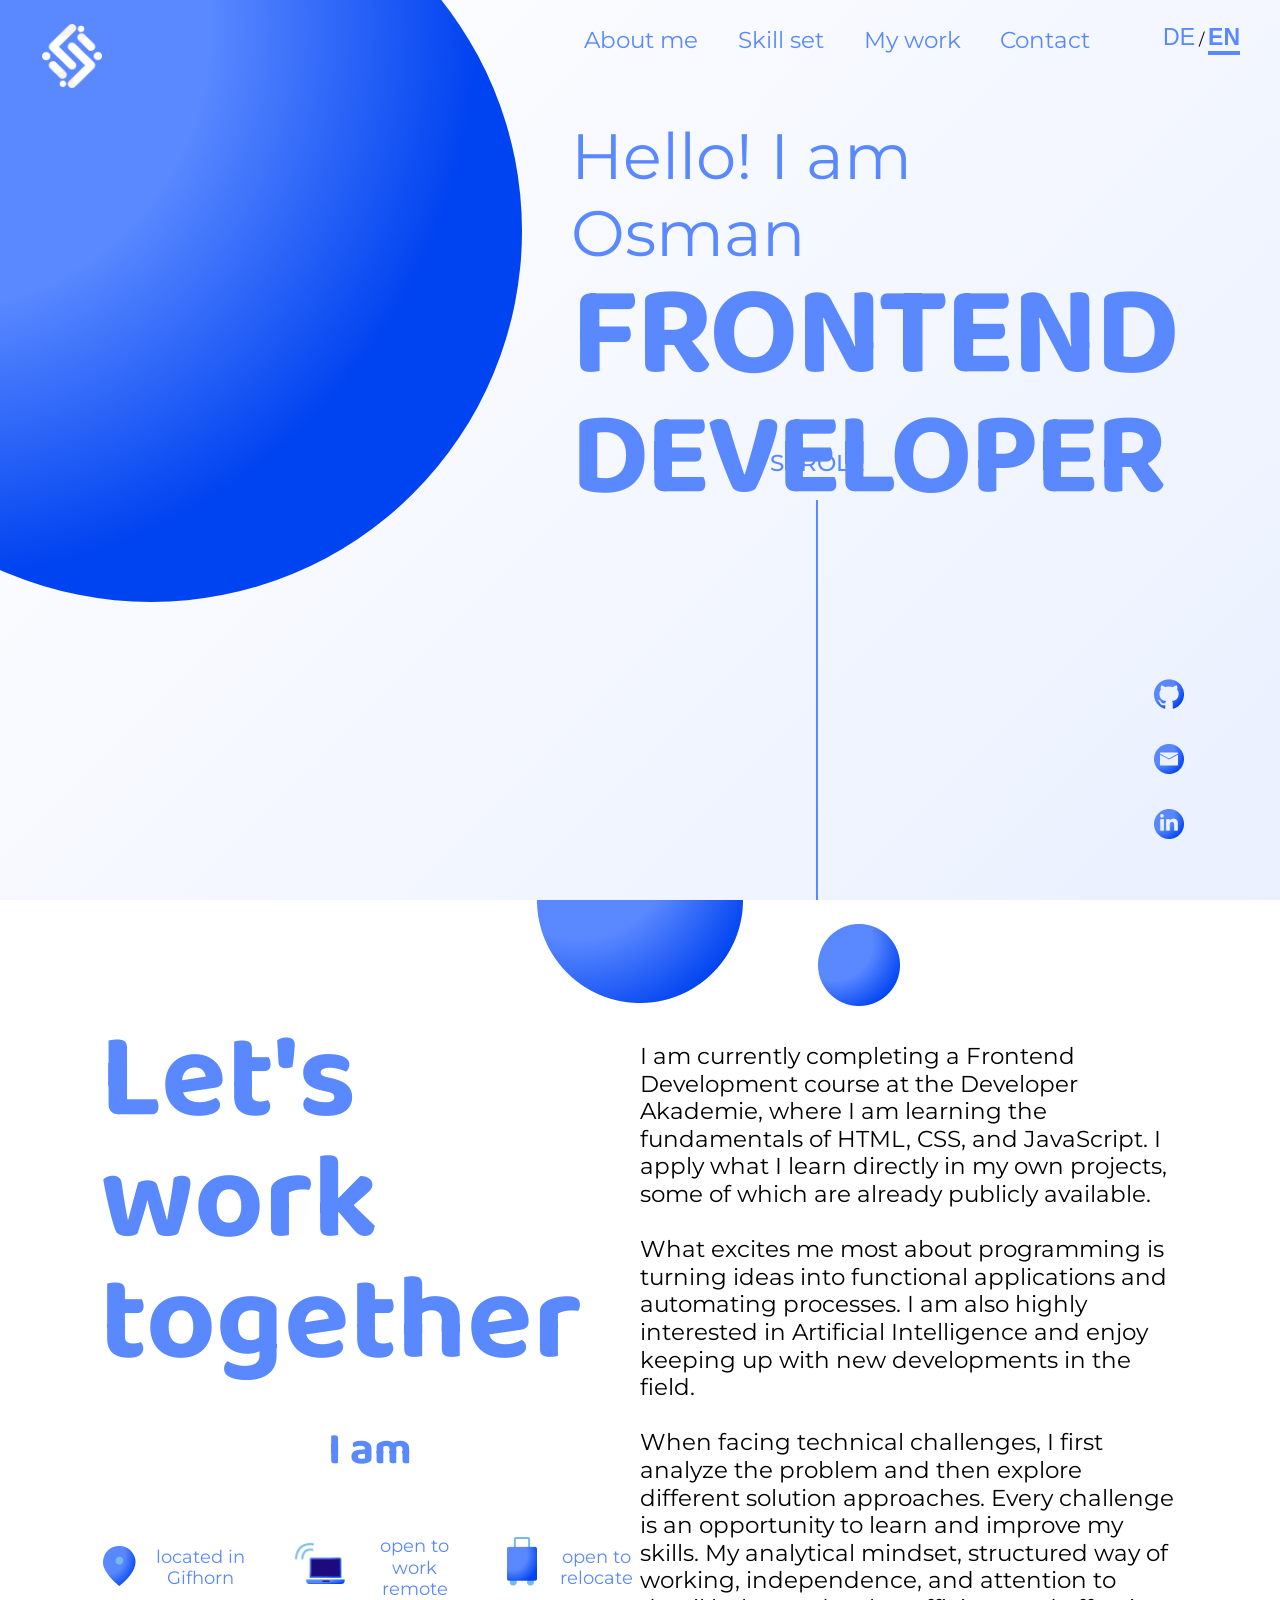
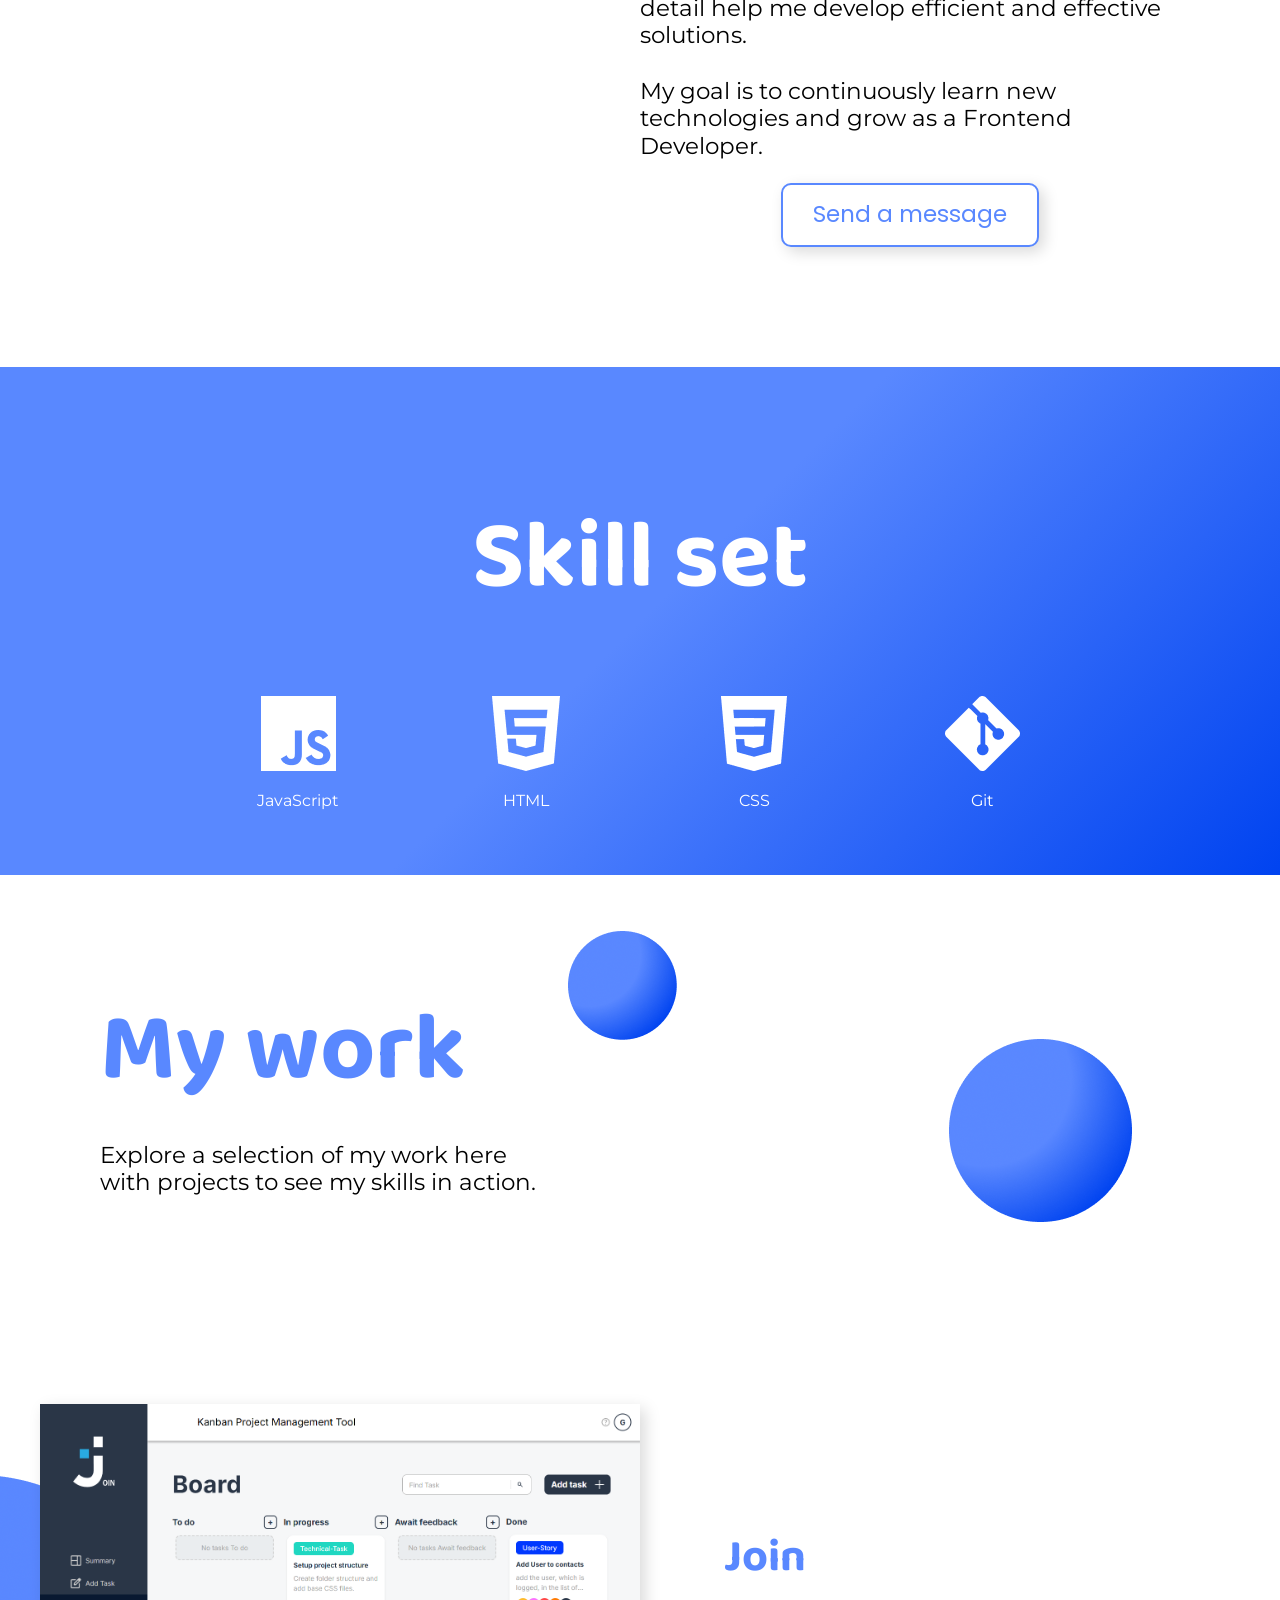
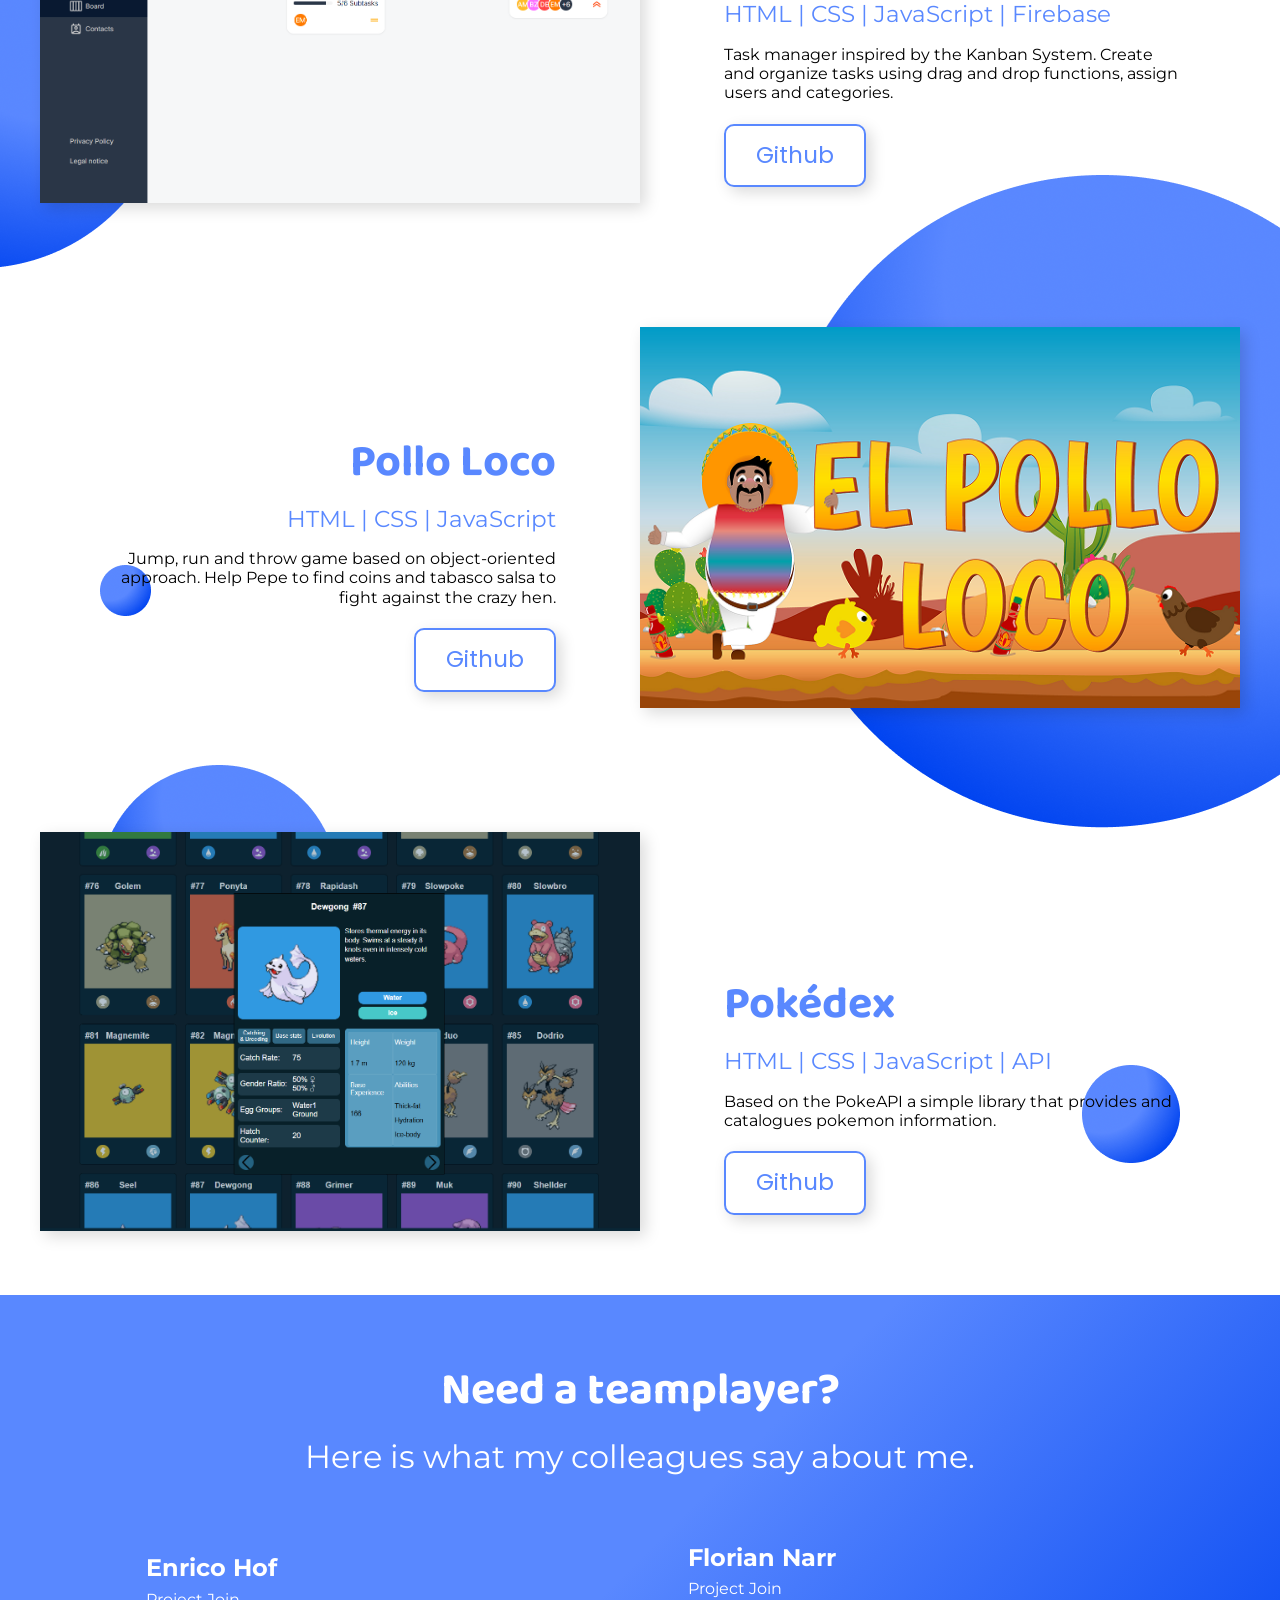
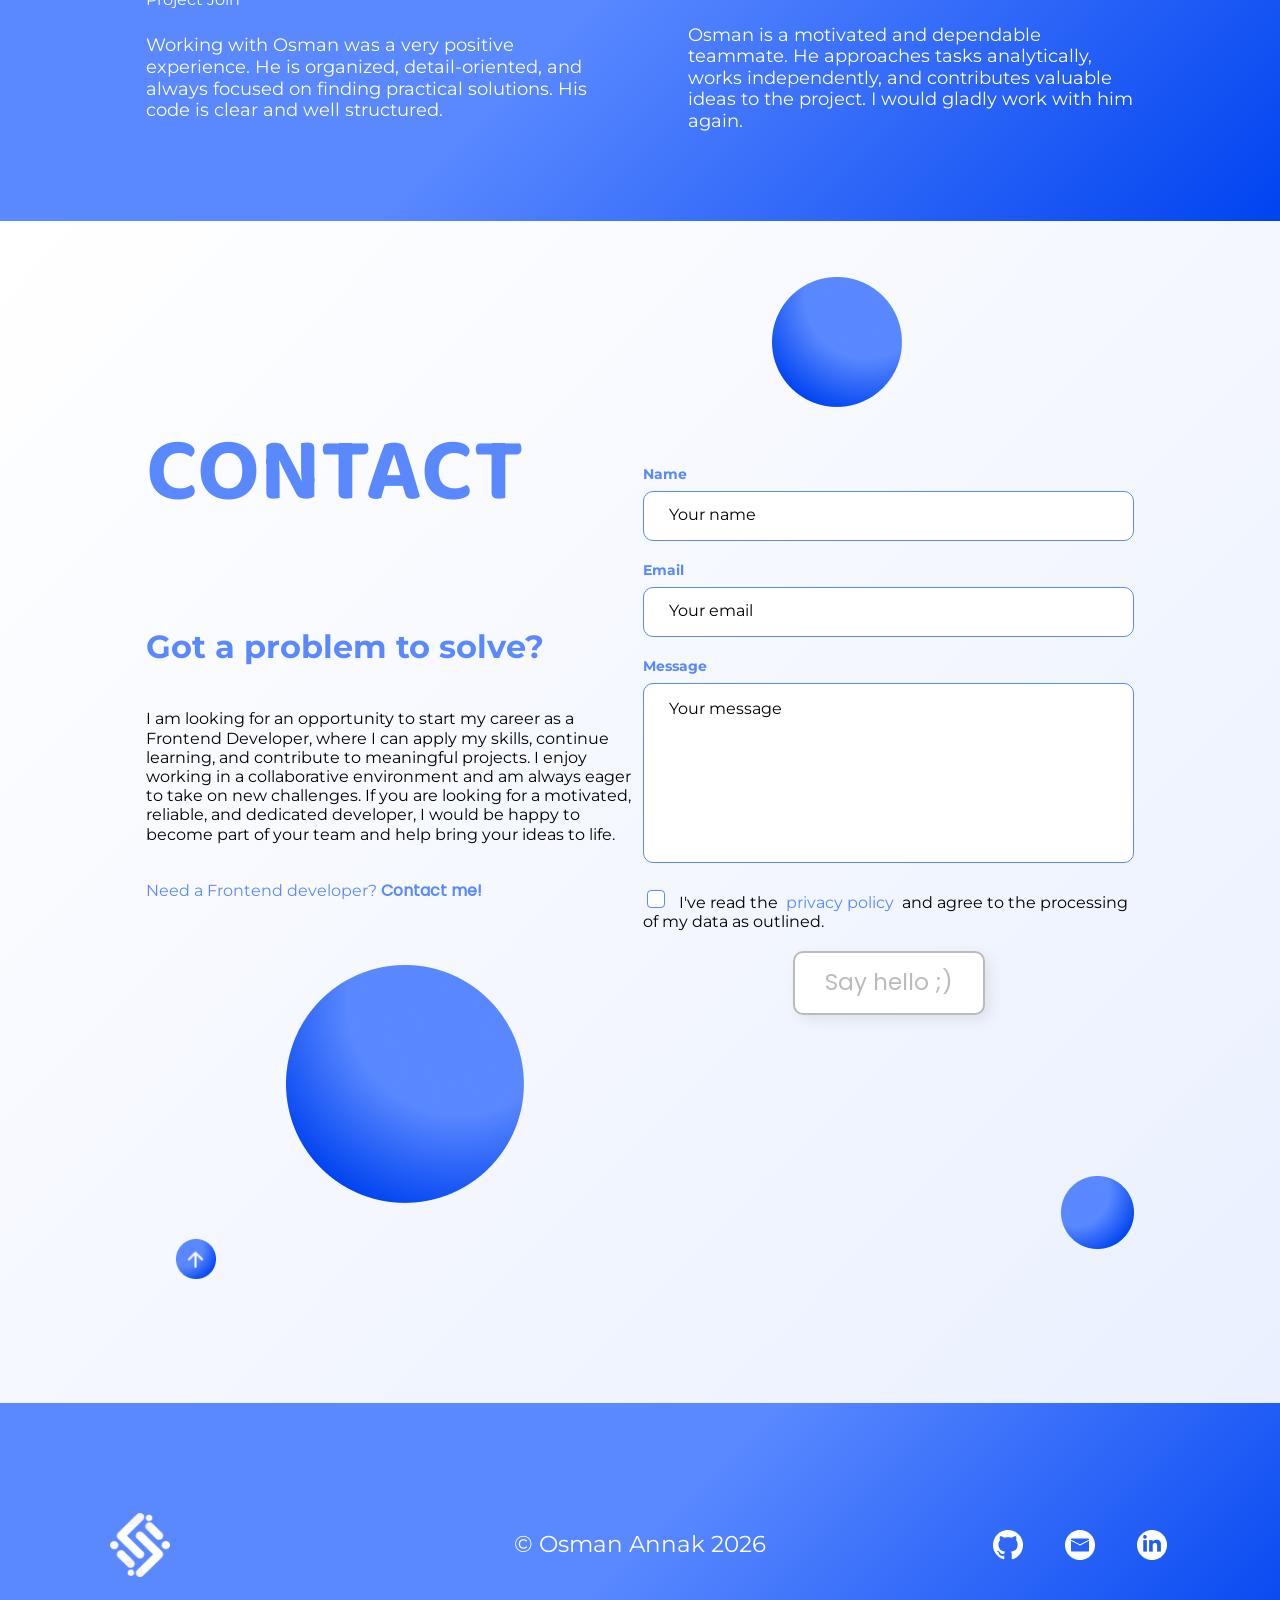
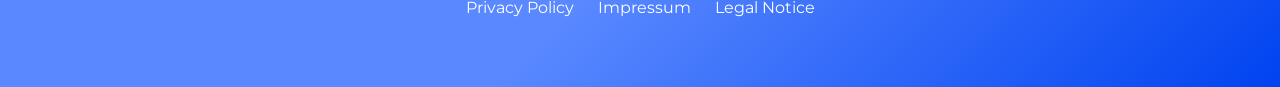
==== index.html @ 20976b85 "Enhance layout consistency: add max-width and margin auto to various sections for improved responsiv" ====
<!DOCTYPE html>
<html lang="en">

<head>
    <meta charset="UTF-8">
    <meta name="viewport" content="width=device-width, initial-scale=1.0">
    <title>Osman Annak | Frontend Developer</title>
    <link rel="icon" type="image/png" href="assets/icons/logo_blue.png">

    <link rel="stylesheet" href="style.css">
    <link rel="stylesheet" href="css/hero.css">
    <link rel="stylesheet" href="css/about.css">
    <link rel="stylesheet" href="css/skills.css">
    <link rel="stylesheet" href="css/projects.css">
    <link rel="stylesheet" href="css/teamplayer.css">
    <link rel="stylesheet" href="css/contact.css">
    <link rel="stylesheet" href="css/footer.css">
</head>

<body>
    <section class="hero-section" id="top">
        <div class="header-menu">
            <a class="logo-link" href="index.html" aria-label="Go to homepage">
                <img src="assets/icons/logo.png" alt="logo">
            </a>
            <button class="burger-menu d_none" id="burger-menu" type="button" aria-label="Open menu"
                aria-controls="navbar" aria-expanded="false" onclick="openBurgerMenu()">
                <img class="burger-icon burger-icon-default" src="assets/icons/burger menu.png" alt="">
                <img class="burger-icon burger-icon-transition" src="assets/icons/burger transition.png" alt="">
            </button>
            <div class="navbar" id="navbar">
                <a class="mobile-logo-link" href="index.html" aria-label="Go to homepage">
                    <img class="mobile-menu-logo" src="assets/icons/logo_blue.png" alt="logo">
                </a>
                <button class="close-menu" type="button" aria-label="Close menu" onclick="closeBurgerMenu()">
                    <img class="close-icon close-icon-medium" src="assets/icons/close medium.png" alt="">
                    <img class="close-icon close-icon-final" src="assets/icons/close final.png" alt="">
                </button>
                <div class="navbar-inner">
                    <a href="#about-me" data-label="About me" data-i18n="navAbout">About me</a>
                    <a href="#skill-set" data-label="Skill set" data-i18n="navSkills">Skill set</a>
                    <a href="#my-work" data-label="My work" data-i18n="navWork">My work</a>
                    <a href="#contact" data-label="Contact" data-i18n="navContact">Contact</a>
                </div>
                <div class="language-switch">
                    <button type="button" class="language-button" data-language="de">DE</button>
                    <span>/</span>
                    <button type="button" class="language-button" data-language="en">EN</button>
                </div>

            </div>
        </div>
        <div class="introduction">
            <h2 data-i18n="heroGreeting">Hello! I am Osman</h2>
            <h1>
                <span class="title-line title-line-frontend">FRONTEND</span>
                <span class="title-line title-line-developer">DEVELOPER</span>
            </h1>
        </div>
        <div class="scroll">
            <p>SCROLL</p>
            <hr>
        </div>
        <div class="mobile-scroll-down" aria-hidden="true">
            <span data-i18n="scrollDown">Scroll down</span>
            <span class="mobile-scroll-arrow"></span>
        </div>
        <nav class="social-links" aria-label="Social media links">
            <a href="https://github.com/OsmanAnk" target="_blank" rel="noopener noreferrer" aria-label="GitHub">
                <img src="assets/icons/Github button s2.png" alt="">

            </a>
            <a href="mailto:osman.annak@hotmail.de" aria-label="E-Mail">
                <img src="assets/icons/Email button s2.png" alt="">
            </a>
            <a href="https://www.linkedin.com/in/osman-annak-0b4531206/" target="_blank" rel="noopener noreferrer"
                aria-label="LinkedIn">
                <img src="assets/icons/Linkedin button s2.png" alt="">
            </a>
        </nav>
        <div class="ellipse-3"></div>
    </section>
    <section class="about-me-section" id="about-me">
        <div class="work-together">
            <h1 data-i18n-html="aboutTitle">Let's work <br> together</h1>
            <div class="location">
                <p data-i18n="locationIntro">I am</p>
                <div class="location-work">
                    <div class="located">
                        <div class="located-icon-container">
                            <img id="located" src="assets/icons/Icon Location.png" alt="">
                        </div>
                        <p data-i18n="locationLocated">located in Gifhorn</p>
                    </div>
                    <div class="remote">
                        <div class="remote-icon-container">
                            <img id="remote" src="assets/icons/Icon Remote.png" alt="">
                        </div>
                        <p data-i18n="locationRemote">open to work remote</p>
                    </div>
                    <div class="relocate">
                        <div class="relocate-icon-container">
                            <img id="relocate" src="assets/icons/Icon Relocate.png" alt="">
                        </div>
                        <p data-i18n="locationRelocate">open to relocate</p>
                    </div>
                </div>
            </div>
        </div>
        <div class="information">
            <p data-i18n-html="aboutText">I am currently completing a Frontend Development course at the Developer
                Akademie, where I am learning
                the fundamentals of HTML, CSS, and JavaScript. I apply what I learn directly in my own projects, some of
                which are already publicly available.
                <br>
                <br>
                What excites me most about programming is turning ideas into functional applications and automating
                processes. I am also highly interested in Artificial Intelligence and enjoy keeping up with new
                developments in the field.
                <br>
                <br>
                When facing technical challenges, I first analyze the problem and then explore different solution
                approaches. Every challenge is an opportunity to learn and improve my skills. My analytical mindset,
                structured way of working, independence, and attention to detail help me develop efficient and effective
                solutions.
                <br>
                <br>
                My goal is to continuously learn new technologies and grow as a Frontend Developer.
            </p>
            <a class="btn" href="#contact" data-i18n="sendMessage">Send a message</a>
        </div>
        <img class="ellipse-5" src="assets/img/Ellipse 5.png" alt="">
        <img class="ellipse-6" src="assets/img/Ellipse 6.png" alt="">
    </section>
    <section class="skill-section" id="skill-set">
        <div class="skill-set">
            <h1 data-i18n="skillsTitle">Skill set</h1>
        </div>
        <div class="skills">
            <div class="javascript">
                <img src="assets/icons/JavScript.png" alt="javascript">
                <span data-label="JavaScript">JavaScript</span>
            </div>
            <div class="html">
                <img src="assets/icons/html.png" alt="html">
                <span data-label="HTML">HTML</span>
            </div>
            <div class="css">
                <img src="assets/icons/css.png" alt="css">
                <span data-label="CSS">CSS</span>
            </div>
            <div class="git">
                <img src="assets/icons/Git.png" alt="git">
                <span data-label="Git">Git</span>
            </div>
        </div>
    </section>
    <section class="project-section" id="my-work">
        <div class="my-work">
            <h1 data-i18n="workTitle">My work</h1>
            <h2 data-i18n-html="workSubtitle">Explore a selection of my work here
                <br>
                with projects to see my skills in action.
            </h2>
        </div>
        <div class="project">
            <div class="project-image">
                <img class="join-project" src="assets/img/Join photo.png" alt="">
            </div>
            <div class="project-description">
                <h2>Join</h2>
                <h3>HTML | CSS | JavaScript | Firebase</h3>
                <h4 data-i18n="joinDescription">Task manager inspired by the Kanban System. Create and organize tasks
                    using drag and drop functions,
                    assign users and categories. </h4>
                <div class="btn-container">
                    <a class="btn d_none mobile-btn" href="https://osman-annak.developerakademie.net/Join/index.html"
                        target="_blank" rel="noopener noreferrer" data-i18n="liveTest">Live test</a>
                    <a class="btn" href="https://github.com/OsmanAnk/Join" target="_blank" rel="noopener noreferrer"
                        data-i18n="github">Github</a>
                </div>
            </div>
        </div>
        <div class="project project--reverse">
            <div class="project-image pollo-loco-image">
                <img src="assets/img/Pollo loco photo.png" alt="">
            </div>
            <div class="project-description project-pollo-loco">
                <h2>Pollo Loco</h2>
                <h3>HTML | CSS | JavaScript</h3>
                <h4 data-i18n="polloDescription">Jump, run and throw game based on object-oriented approach. Help Pepe
                    to find coins and tabasco
                    salsa to fight against the crazy hen.</h4>
                <div class="btn-container">
                    <a class="btn d_none mobile-btn"
                        href="https://osman-annak.developerakademie.net/modul-12/Pollo_Loco/index.html" target="_blank"
                        rel="noopener noreferrer" data-i18n="liveTest">Live test</a>
                    <a class="btn" href="https://github.com/OsmanAnk/El-Pollo-Loco" target="_blank"
                        rel="noopener noreferrer" data-i18n="github">Github</a>
                </div>
            </div>
        </div>
        <div class="project">
            <div class="project-image">
                <img src="assets/img/Pokeapi photo.png" alt="">
            </div>
            <div class="project-description">
                <h2>Pokédex</h2>
                <h3>HTML | CSS | JavaScript | API</h3>
                <h4 data-i18n="pokeDescription">Based on the PokéAPI a simple library that provides and catalogues
                    pokemon information.</h4>
                <div class="btn-container">
                    <a class="btn d_none mobile-btn"
                        href="https://osman-annak.developerakademie.net/modul-8/PokeAPI/index.html" target="_blank"
                        rel="noopener noreferrer" data-i18n="liveTest">Live test</a>
                    <a class="btn" href="https://github.com/OsmanAnk/PokeAPI" target="_blank" rel="noopener noreferrer"
                        data-i18n="github">Github</a>
                </div>
            </div>
        </div>
        <img class="ellipse-4" src="assets/img/Ellipse 4.png" alt="">
        <img class="ellipse-7" src="assets/img/Ellipse 7.png" alt="">
        <img class="ellipse-8" src="assets/img/Ellipse 8.png" alt="">
        <img class="ellipse-9" src="assets/img/Ellipse 9.png" alt="">
        <img class="ellipse-10" src="assets/img/Ellipse 10.png" alt="">
        <img class="ellipse-11" src="assets/img/Ellipse 11.png" alt="">
        <img class="ellipse-12" src="assets/img/Ellipse 12.png" alt="">
    </section>
    <section class="teamplayer-section">
        <div class="teamplayer-header">
            <h1 data-i18n="teamTitle">Need a teamplayer?</h1>
            <h2 data-i18n="teamSubtitle">Here is what my colleagues say about me.</h2>
        </div>
        <div class="persons">
            <div class="person">
                <h3>Enrico Hof</h3>
                <h5 data-i18n="projectJoin">Project Join</h5>
                <h4 data-i18n="teamFirstText">Working with Osman was a very positive experience. He is organized,
                    detail-oriented, and always
                    focused on finding practical solutions. His code is clear and well structured.</h4>
            </div>
            <div class="person">
                <h3>Florian Narr</h3>
                <h5 data-i18n="projectJoin">Project Join</h5>
                <h4 data-i18n="teamSecondText">Osman is a motivated and dependable teammate. He approaches tasks
                    analytically, works independently,
                    and contributes valuable ideas to the project. I would gladly work with him again.</h4>
            </div>
        </div>
    </section>
    <section class="contact-section" id="contact">
        <div class="contact-data-wrapper">
            <div class="contact">
                <h1 data-i18n="contactTitle">CONTACT</h1>
                <h2 data-i18n="contactSubtitle">Got a problem to solve?</h2>
                <h3 data-i18n="contactText">I am looking for an opportunity to start my career as a Frontend Developer,
                    where I can apply my
                    skills, continue learning, and contribute to meaningful projects. I enjoy working in a collaborative
                    environment and am always eager to take on new challenges. If you are looking for a motivated,
                    reliable, and dedicated developer, I would be happy to become part of your team and help bring your
                    ideas to life.</h3>
                <h4 data-i18n-html="contactCta">Need a Frontend developer? <span>Contact me!</span></h4>
            </div>
            <form class="your-data" id="contact-form" novalidate>
                <div class="text-inputs">
                    <div class="form-field" data-field="name">
                        <label for="name" data-i18n="nameLabel">Name</label>
                        <div class="field-control">
                            <input type="text" id="name" name="name" autocomplete="name" placeholder="Your name"
                                data-i18n-placeholder="namePlaceholder">
                        </div>
                        <p class="field-message" data-i18n="nameRequired">Your name is required</p>
                    </div>
                    <div class="form-field" data-field="email">
                        <label for="email" data-i18n="emailLabel">Email</label>
                        <div class="field-control">
                            <input type="email" id="email" name="email" autocomplete="email" placeholder="Your email"
                                data-i18n-placeholder="emailPlaceholder">
                        </div>
                        <p class="field-message" data-i18n="emailRequired">Your email is required</p>
                    </div>
                    <div class="form-field form-field-message" data-field="message">
                        <label for="message" data-i18n="messageLabel">Message</label>
                        <div class="field-control">
                            <textarea id="message" name="message" autocomplete="off" placeholder="Your message"
                                data-i18n-placeholder="messagePlaceholder"></textarea>
                        </div>
                        <p class="field-message" data-i18n="messageRequired">Your message is empty</p>
                    </div>
                </div>
                <div class="check-privacy">
                    <input type="checkbox" name="accept" id="accept">
                    <label for="accept" data-i18n-html="privacyLabel">I've read the <a
                            href="privacy-policy.html">privacy policy</a> and agree to the
                        processing of my data as outlined.</label>
                    <p class="privacy-message" data-i18n="privacyRequired">Please accept the privacy policy.</p>
                </div>
                <button class="btn" type="submit" disabled data-i18n="sayHello">Say hello ;)</button>
                <p class="form-status" id="form-status" role="status" aria-live="polite"></p>
            </form>
        </div>
        <img class="ellipse-11-contact" src="assets/img/Ellipse 11.png" alt="">
        <img class="ellipse-13" src="assets/img/Ellipse 13.png" alt="">
        <img class="ellipse-14" src="assets/img/Ellipse 14.png" alt="">
        <a class="up-effect" href="#top" aria-label="Back to top">
            <img class="up" src="assets/icons/Up.png" alt="">
            <img class="up-hover" src="assets/icons/Up-hover.png" alt="">
        </a>

    </section>
    <footer class="footer-section">
        <a class="footer-logo-link" href="index.html" aria-label="Go to homepage">
            <img class="footer-logo" src="assets/icons/logo.png" alt="logo">
        </a>
        <h2>&copy; Osman Annak 2026</h2>
        <nav class="footer-socials" aria-label="Social media links">
            <a href="https://github.com/OsmanAnk" target="_blank" rel="noopener noreferrer" aria-label="GitHub">
                <img src="assets/icons/Github button-footer.png" alt="">
            </a>
            <a href="mailto:osman.annak@hotmail.de" aria-label="E-Mail">
                <img src="assets/icons/Email button-footer.png" alt="">
            </a>
            <a href="https://www.linkedin.com/in/osman-annak-0b4531206/" target="_blank" rel="noopener noreferrer"
                aria-label="LinkedIn">
                <img src="assets/icons/Linkedin button-footer.png" alt="">
            </a>
        </nav>
        <nav class="footer-legal-links" aria-label="Legal links">
            <a href="privacy-policy.html" data-i18n="footerPrivacy">Privacy Policy</a>
            <a href="legal-notice.html#imprint">Impressum</a>
            <a href="legal-notice.html" data-i18n="footerLegal">Legal Notice</a>
        </nav>
    </footer>
    <script src="script.js"></script>
</body>

</html>
---- style.css ----
﻿@font-face {
    font-family: 'Montserrat';
    src: url("assets/fonts/Montserrat-VariableFont_wght.ttf") format('truetype');
}

@font-face {
    font-family: 'Baloo 2';
    src: url("assets/fonts/Baloo2-VariableFont_wght.ttf") format('truetype');
}

@font-face {
    font-family: 'Poppins';
    src: url("assets/fonts/Poppins-Regular.ttf");
}

:root {
    --content-max-width: 1440px;
}

html {
    scroll-behavior: smooth;
}

body {
    font-family: 'Montserrat', Arial, sans-serif;
    margin: 0;
    overflow-x: hidden;
}

body.menu-is-open {
    overflow: hidden;
}

.d_none {
    display: none;
}

.ellipse-3,
.ellipse-4,
.ellipse-5,
.ellipse-6,
.ellipse-7,
.ellipse-8,
.ellipse-9,
.ellipse-10,
.ellipse-11,
.ellipse-11-contact,
.ellipse-12,
.ellipse-13,
.ellipse-14 {
    z-index: 0;
    pointer-events: none;
}

.btn {
    position: relative;
    z-index: 0;
    overflow: hidden;
    border-radius: 10px;
    border: 2px solid #5988FF;
    box-shadow: 5px 5px 15px 0px rgba(0, 0, 0, 0.15);
    color: #5988FF;
    background-color: #FFFFFF;
    font-family: 'Poppins', sans-serif;
    font-weight: 400;
    font-style: normal;
    font-size: 23px;
    line-height: 120%;
    letter-spacing: 0%;
    padding: 16px 30px;
    display: inline-block;
    text-decoration: none;
    transition: color 140ms ease, border-color 180ms ease, transform 180ms ease;
}

.btn::before {
    content: '';
    position: absolute;
    top: -50%;
    bottom: -50%;
    left: -45%;
    width: 150%;
    z-index: -1;
    background: radial-gradient(74.22% 74.22% at 19.79% 22.42%, #5988FF 6.25%, #5988FF 51.56%, #0043F0 100%);
    transform: translateX(-100%) skewX(-18deg);
    transition: transform 260ms ease;
}

.btn:hover {
    color: white;
    border-color: #5988FF;
    transform: scale(1.05);
    cursor: pointer;
}

.btn:hover::before {
    transform: translateX(0) skewX(-18deg);
}

@media (max-width: 420px) {
    .btn {
        font-size: 18px;
        padding: 12px 22px;
    }
}
---- css/hero.css ----
﻿/* HERO SECTION */
.hero-section {
    position: relative;
    width: 100%;
    height: 100vh;
    background: linear-gradient(135deg, #FFFFFF, #EAF0FF);
    z-index: 999;
    overflow: hidden;
}

.header-menu {
    position: absolute;
    top: 0;
    left: 0;
    right: 0;
    max-width: var(--content-max-width);
    margin: 0 auto;
    display: flex;
    flex-direction: row;
    justify-content: space-between;
    align-items: flex-start;
    padding: 24px 40px;
    box-sizing: border-box;
    z-index: 2;
}

.header-menu img {
    width: 64px;
    height: 64px;
    object-fit: contain;
}

.logo-link,
.mobile-logo-link,
.footer-logo-link {
    display: inline-flex;
    line-height: 0;
    text-decoration: none;
}

.navbar {
    display: flex;
    gap: 70px;
}

.burger-menu {
    display: none;
}

.mobile-menu-toggle,
.hamburger-menu,
.mobile-menu-logo,
.close-menu {
    display: none;
}

.navbar-inner {
    display: flex;
    gap: 32px;
    justify-content: center;
    align-items: center;
}

.navbar-inner a {
    margin: 0;
    display: block;
    font-size: 23px;
    font-weight: 400;
    color: #5988FF;
    text-align: center;
    text-decoration: none;
}

.navbar-inner a::after {
    content: attr(data-label);
    display: block;
    height: 0;
    overflow: hidden;
    visibility: hidden;
    font-weight: 700;
}

.navbar-inner a:hover {
    cursor: pointer;
    font-weight: 700;
}

.language-button {
    position: relative;
    border: none;
    background: none;
    margin: 0;
    padding: 0 0 4px;
    display: inline-block;
    font-size: 23px;
    font-weight: 400;
    color: #5988FF;
    text-align: center;
}

.language-button::after {
    content: '';
    position: absolute;
    left: 0;
    bottom: 0;
    width: 100%;
    height: 4px;
    background-color: currentColor;
    transform: scaleX(0);
    transform-origin: left;
    transition: transform 180ms ease;
}

.language-button:hover {
    cursor: pointer;
    font-weight: 700;
}

.language-button.is-active {
    font-weight: 700;
}

.language-button.is-active::after {
    transform: scaleX(1);
}

.ellipse-3 {
    position: absolute;
    top: -140px;
    left: max(-220px, calc((100vw - var(--content-max-width)) / 2 - 450px));
    max-width: none;
    width: min(1110px, 58vw);
    aspect-ratio: 1 / 1;
    border-radius: 50%;
    background: radial-gradient(74.22% 74.22% at 19.79% 22.42%, #5988FF 6.25%, #5988FF 51.56%, #0043F0 100%);
}

@media (min-width: 1920px) {
    .ellipse-3 {
        top: 50%;
        transform: translateY(-50%);
    }
}

.hero-profile-image {
    position: absolute;
    left: 120px;
    bottom: 0;
    width: 720px;
    height: 1080px;
    object-fit: cover;
    border-radius: 24px 24px 0 0;
    z-index: 1;
}

.introduction {
    min-height: 100%;
    max-width: var(--content-max-width);
    margin: 0 auto;
    display: flex;
    flex-direction: column;
    justify-content: center;
    align-items: flex-end;
    padding: 0 120px 264px 40px;
    box-sizing: border-box;
    position: relative;
    z-index: 1;
}

.introduction h1,
.introduction h2 {
    margin: 0;
    color: #5988FF;
    width: min(46vw, 640px);
    text-align: left;
}

.introduction h2 {
    font-size: 64px;
    font-weight: 400;
    font-style: normal;
    line-height: 1.2;
}

.introduction h1 {
    font-family: 'Baloo 2', sans-serif;
    font-size: 128px;
    font-weight: 700;
    font-style: normal;
    line-height: 1;
    letter-spacing: -0.025em;
}

.title-line {
    display: block;
}

.title-line-frontend {
    font-size: 128px;
}

.title-line-developer {
    font-size: 118px;
}

.social-links {
    position: absolute;
    right: max(96px, calc((100vw - var(--content-max-width)) / 2 + 96px));
    bottom: 56px;
    display: flex;
    flex-direction: column;
    gap: 25px;
    z-index: 2;
}

.social-links a {
    display: block;
    line-height: 0;
    transition: transform 160ms ease, filter 160ms ease;
}

.social-links a:hover,
.social-links a:focus-visible {
    transform: translateX(-8px) scale(1.12);
    filter: drop-shadow(0 6px 10px rgba(89, 136, 255, 0.35));
    outline: none;
}

.social-links img {
    width: 40px;
    height: 40px;
    object-fit: contain;
}

.mobile-scroll-down {
    display: none;
}

.scroll {
    position: absolute;
    right: max(416px, calc((100vw - var(--content-max-width)) / 2 + 416px));
    bottom: 0;
    display: flex;
    justify-content: center;
    align-items: center;
    flex-direction: column;
}

.scroll p {
    color: #5988FF;
    font-size: 23px;
    font-weight: 500;
}

hr {
    width: 2px;
    height: 400px;
    margin: 0;
    border: none;
    background-color: #5988FF;
}

@media (max-width: 1024px) {
    .hero-section {
        overflow: hidden;
        background-size: auto 130%;
        background-position: left top;
    }

    .header-menu {
        align-items: center;
        padding: 24px 34px 24px 25px;
        z-index: 1000;
    }

    .burger-menu {
        position: relative;
        display: block;
        z-index: 1002;
        width: 40px;
        height: 40px;
        padding: 0;
        border: 0;
        background: transparent;
        cursor: pointer;
    }

    .burger-icon {
        position: absolute;
        top: 50%;
        left: 50%;
        width: 34px !important;
        height: 34px !important;
        object-fit: contain;
        transform: translate(-50%, -50%);
        transition: opacity 160ms ease;
    }

    .burger-icon-transition,
    .menu-open .burger-icon-default {
        opacity: 0;
    }

    .menu-open .burger-icon-transition {
        opacity: 1;
    }

    .burger-menu.menu-open {
        opacity: 0;
        pointer-events: none;
    }

    .navbar {
        position: fixed;
        top: 0;
        left: 0;
        right: 0;
        z-index: 1003;
        width: 100vw;
        height: 100vh;
        box-sizing: border-box;
        padding: 35px 22px 48px;
        display: flex;
        flex-direction: column;
        align-items: center;
        justify-content: center;
        gap: 28px;
        background-color: rgba(255, 255, 255, 0.82);
        transform: translateX(100%);
        opacity: 0;
        pointer-events: none;
        transition: transform 280ms ease, opacity 220ms ease;
    }

    .navbar-open {
        transform: translateX(0);
        opacity: 1;
        pointer-events: auto;
    }

    .mobile-menu-logo {
        display: block;
        width: 64px;
        height: 64px;
        object-fit: contain;
    }

    .mobile-logo-link {
        position: absolute;
        top: 24px;
        left: 25px;
        z-index: 2;
    }

    .close-menu {
        position: absolute;
        top: 36px;
        right: 34px;
        display: block;
        width: 40px;
        height: 40px;
        padding: 0;
        border: 0;
        background: transparent;
        cursor: pointer;
        z-index: 1004;
    }

    .close-icon {
        position: absolute;
        top: 50%;
        left: 50%;
        width: 34px !important;
        height: 34px !important;
        object-fit: contain;
        transform: translate(-50%, -50%);
        transition: opacity 160ms ease;
    }

    .close-icon-final,
    .close-menu:hover .close-icon-medium {
        opacity: 0;
    }

    .close-menu:hover .close-icon-final {
        opacity: 1;
    }

    .navbar-inner {
        flex-direction: column;
        align-items: center;
        gap: 26px;
        padding-top: clamp(72px, 12vh, 120px);
    }

    .navbar-inner a {
        font-size: 23px;
        line-height: 120%;
    }

    .language-switch {
        display: flex;
        align-items: center;
        gap: 8px;
        margin-top: 0;
        color: #5988FF;
        font-size: 23px;
    }

    .language-button::after {
        display: none;
    }

    .introduction {
        align-items: flex-start;
        justify-content: flex-start;
        padding: 150px 18px 0;
        z-index: 2;
    }

    .introduction h2 {
        font-size: 42px;
    }

    .title-line-frontend {
        font-size: 82px;
    }

    .title-line-developer {
        font-size: 76px;
    }

    .introduction h1,
    .introduction h2 {
        width: 100%;
        color: white;
    }

    .hero-profile-image {
        left: 50%;
        bottom: 0;
        transform: translateX(-50%);
        opacity: 0.9;
    }

    .scroll,
    .social-links {
        display: none;
    }

    .mobile-scroll-down {
        position: absolute;
        right: 12px;
        bottom: 64px;
        display: flex;
        align-items: center;
        gap: 10px;
        color: #5988FF;
        font-family: 'Poppins', sans-serif;
        font-weight: 400;
        font-style: normal;
        font-size: 23px;
        line-height: 120%;
        letter-spacing: 0%;
        transform: rotate(90deg);
        transform-origin: right center;
        z-index: 999;
    }

    .mobile-scroll-arrow {
        position: relative;
        display: block;
        width: 36px;
        height: 2px;
        background-color: #5988FF;
    }

    .mobile-scroll-arrow::after {
        content: '';
        position: absolute;
        right: 0;
        top: 50%;
        width: 10px;
        height: 10px;
        border-right: 2px solid #5988FF;
        border-bottom: 2px solid #5988FF;
        transform: translateY(-50%) rotate(-45deg);
    }

    .ellipse-3 {
        left: 0;
        width: 98vw;
        max-width: 100vw;
        z-index: 0;
    }
}

@media (max-width: 449px) {
    .introduction h2 {
        font-size: 30px;
    }

    .title-line-frontend {
        font-size: 58px;
    }

    .title-line-developer {
        font-size: 54px;
    }
}
---- css/about.css ----
﻿/* ABOUT ME SECTION */
.about-me-section {
    display: flex;
    align-items: stretch;
    justify-content: center;
    position: relative;
    overflow: hidden;
    padding: 120px 100px;
    max-width: var(--content-max-width);
    margin: 0 auto;
    box-sizing: border-box;
}

.work-together,
.information {
    width: 50%;
    position: relative;
    z-index: 1;
}

.information {
    display: flex;
    flex-direction: column;
    align-items: center;
}

.work-together {
    display: flex;
    flex-direction: column;
}

.work-together h1 {
    color: #5988FF;
    font-family: 'Baloo 2', sans-serif;
    font-size: 121px;
    font-weight: 700;
    font-style: normal;
    line-height: 1;
    letter-spacing: 1%;
    text-align: left;
    margin: 0;
}

.about-title-mobile-hyphen,
.about-title-mobile-break {
    display: none;
}

.location {
    width: fit-content;
}

.location p {
    color: #5988FF;
    font-family: 'Baloo 2', sans-serif;
    font-weight: 700;
    font-style: normal;
    font-size: 45px;
    line-height: 1;
    letter-spacing: 1%;
    text-align: center;
}

.location-work {
    display: flex;
    align-items: center;
    justify-content: flex-start;
    gap: 32px;
    color: #5988FF;
}

.located,
.remote,
.relocate {
    display: flex;
    justify-content: center;
    align-items: center;
    gap: 16px;
}

#located:hover {
    content: url("../assets/icons/Icon Location hover.png");
    width: 36px;
}

#remote:hover {
    content: url("../assets/icons/Icon Remote hover.png");
    width: 64px;
}

#relocate:hover {
    content: url("../assets/icons/Icon Relocate hover.png");
    width: 36px;
}

.remote img {
    width: 56px;
}

.remote-icon-container {
    width: 64px;
    height: 32px;
    position: relative;
    display: flex;
    justify-content: center;
    align-items: center;
    flex-shrink: 0;
}

.remote-icon-container img {
    position: absolute;
    right: 0;
    bottom: 0;
}

.located-icon-container,
.relocate-icon-container {
    width: 36px;
    height: 36px;
    position: relative;
    flex-shrink: 0;
}

.located-icon-container img,
.relocate-icon-container img {
    position: absolute;
    right: 0;
    bottom: 0;
}

.location-work p {
    font-family: 'Montserrat', sans-serif;
    font-weight: 400;
    font-style: normal;
    font-size: 18px;
    line-height: 1.2;
    letter-spacing: 0;
    text-align: center;
}

.information p {
    font-family: 'Montserrat', sans-serif;
    font-weight: 400;
    font-style: normal;
    font-size: 23px;
    line-height: 1.2;
    letter-spacing: 0;
}

.ellipse-5 {
    position: absolute;
    top: -103px;
}

.ellipse-6 {
    position: absolute;
    top: 24px;
    right: 380px;
}

@media (max-width: 1024px) {
    .about-me-section {
        flex-direction: column;
        align-items: center;
        padding: 164px 30px;
        text-align: left;
    }

    .work-together,
    .information {
        width: 100%;
        display: flex;
        flex-direction: column;
        align-items: center;
    }

    .work-together h1 {
        font-size: 64px;
    }

    .location-work {
        flex-direction: row;
        align-items: center;
        justify-content: center;
        gap: 24px;
        flex-wrap: wrap;
    }

    .located,
    .remote,
    .relocate {
        justify-content: center;
    }

    .location-work p,
    .information p {
        text-align: left;
    }

    .ellipse-6 {
        top: 58px;
        right: 24px;
    }
}

@media (max-width: 420px) {
    .about-me-section {
        padding: 96px 18px;
    }

    .work-together h1 {
        font-size: 44px;
    }

    .about-title-mobile-hyphen {
        display: inline;
    }

    .about-title-mobile-break {
        display: block;
    }

    .location p {
        font-size: 32px;
    }

    .location-work {
        gap: 16px;
    }

    .location-work p,
    .information p {
        font-size: 15px;
    }

    .ellipse-6 {
        display: none;
    }
}
---- css/skills.css ----
﻿/* SKILL SECTION */
.skill-section {
    display: flex;
    flex-direction: column;
    align-items: center;
    justify-content: center;
    background: linear-gradient(135deg, #5988FF, #5988FF, #0043F0);
    padding: 64px 0;
    overflow: hidden;
}

.skill-section h1 {
    font-family: 'Baloo 2', sans-serif;
    font-weight: 700;
    font-style: normal;
    font-size: 96px;
    line-height: 100%;
    letter-spacing: 1%;
    color: white;
    position: relative;
    z-index: 1;
    max-width: var(--content-max-width);
    width: 100%;
    box-sizing: border-box;
    text-align: center;
}

.skills {
    display: flex;
    align-items: center;
    justify-content: center;
    gap: 128px;
    position: relative;
    z-index: 1;
    width: 100%;
    max-width: var(--content-max-width);
    margin: 0 auto;
    box-sizing: border-box;
}

.skills span {
    display: block;
    color: white;
    text-align: center;
    font-family: 'Montserrat', sans-serif;
    font-weight: 400;
    font-style: normal;
    font-size: 16px;
    line-height: 120%;
    letter-spacing: 0%;

}

.skills span::after {
    content: attr(data-label);
    display: block;
    height: 0;
    overflow: hidden;
    visibility: hidden;
    font-weight: 700;
}

.javascript,
.html,
.css,
.git {
    flex: 0 0 100px;
    display: flex;
    flex-direction: column;
    align-items: center;
    gap: 20px;
    padding-top: 10px;
}

.javascript img,
.html img,
.css img,
.git img {
    width: 75px;
    height: 75px;
    object-fit: contain;
    transition: transform 0.1s ease;
}

.javascript:hover img,
.html:hover img,
.css:hover img,
.git:hover img {
    transform: translateY(-10px);
}

.javascript:hover span,
.html:hover span,
.css:hover span,
.git:hover span {
    font-weight: 700;
}

@media (max-width: 1024px) {
    .skill-section {
        padding: 64px 30px;
    }

    .skills {
        flex-wrap: wrap;
        gap: 48px 24px;
        width: 100%;
    }

    .javascript,
    .html,
    .css,
    .git {
        flex: 0 1 calc(33.333% - 24px);
    }
}

@media (max-width: 420px) {
    .skill-section {
        padding: 56px 18px;
    }

    .skill-section h1 {
        font-size: 52px;
    }

    .skills {
        gap: 36px 16px;
    }

    .javascript,
    .html,
    .css,
    .git {
        flex: 0 1 calc(50% - 16px);
        gap: 14px;
    }

    .javascript img,
    .html img,
    .css img,
    .git img {
        width: 62px;
        height: 62px;
    }

    .skills span {
        font-size: 15px;
    }
}
---- css/projects.css ----
﻿/* PROJECT SECTION */
.project-section {
    position: relative;
    margin: 0;
    padding: 64px 100px;
    overflow: hidden;
    box-sizing: border-box;
}

.my-work {
    display: flex;
    flex-direction: column;
    align-items: start;
    justify-content: center;
    padding: 64px 0;
    position: relative;
    z-index: 1;
    max-width: var(--content-max-width);
    margin-left: auto;
    margin-right: auto;
    box-sizing: border-box;
}

.my-work h1 {
    color: #5988FF;
    font-family: 'Baloo 2', sans-serif;
    font-size: 96px;
    font-weight: 700;
    font-style: normal;
    line-height: 100%;
    letter-spacing: 1%;
    margin: 0;
}

.my-work h2 {
    font-family: 'Montserrat', sans-serif;
    font-weight: 400;
    font-style: normal;
    font-size: 23px;
    line-height: 120%;
    letter-spacing: 0%;
    padding-top: 24px;
}


.project {
    display: flex;
    flex-direction: row;
    gap: 84px;
    position: relative;
    z-index: 1;
    max-width: var(--content-max-width);
    margin-left: auto;
    margin-right: auto;
    box-sizing: border-box;
}

.project,
.project {
    margin-top: 124px;
}

.project--reverse {
    flex-direction: row-reverse;
}

.project h2 {
    font-family: 'Baloo 2', sans-serif;
    font-weight: 700;
    font-style: normal;
    font-size: 45px;
    line-height: 120%;
    letter-spacing: 0%;
    color: #5988FF;
}

.project h3 {
    font-family: 'Montserrat', sans-serif;
    font-weight: 400;
    font-style: normal;
    font-size: 23px;
    line-height: 120%;
    letter-spacing: 0%;
    color: #5988FF;
}

.project h4 {
    font-family: 'Montserrat', sans-serif;
    font-weight: 400;
    font-style: normal;
    font-size: 16px;
    line-height: 120%;
    letter-spacing: 0%;
}

.project-image {
    width: 50%;
    z-index: 999;
    display: flex;
    justify-content: end;
}

.project-image img {
    transition: transform 0.1s ease;
    transform-origin: bottom center;
    width: 600px;
    box-shadow: 5px 5px 15px 0px #00000026;
}

.project-image img:hover {
    transform: scale(1.2);
}

.pollo-loco-image {
    justify-content: start !important;
}

.project-description {
    width: calc(50% - 84px);
    display: flex;
    flex-direction: column;
    justify-content: flex-end;
    align-items: flex-start;
    padding-bottom: 12px;
}

.project-pollo-loco {
    align-items: flex-end !important;
}

.project-description h2 {
    margin-bottom: 16px;
}

.project-description h3 {
    margin-top: 0;
    margin-bottom: 16px;
}

.project-description h4 {
    margin-top: 0;
    text-align: start;
}

.project-pollo-loco h4 {
    text-align: end;
}

.ellipse-4 {
    position: absolute;
    top: 600px;
    left: max(0px, calc((100vw - var(--content-max-width)) / 2));
}

.ellipse-7 {
    position: absolute;
    top: 56px;
    left: max(568px, calc((100vw - var(--content-max-width)) / 2 + 568px));
}

.ellipse-8 {
    position: absolute;
    top: 164px;
    right: max(148px, calc((100vw - var(--content-max-width)) / 2 + 148px));
}

.ellipse-9 {
    position: absolute;
    top: 900px;
    right: max(0px, calc((100vw - var(--content-max-width)) / 2));
}

.ellipse-10 {
    position: absolute;
    top: 1290px;
    left: max(100px, calc((100vw - var(--content-max-width)) / 2 + 100px));
}

.ellipse-11 {
    position: absolute;
    top: 1490px;
    left: max(100px, calc((100vw - var(--content-max-width)) / 2 + 100px));
}

.ellipse-12 {
    position: absolute;
    top: 1790px;
    right: max(100px, calc((100vw - var(--content-max-width)) / 2 + 100px));
}

.btn.mobile-btn {
    display: none;
}

@media (max-width: 1024px) {
    .project-section {
        padding: 100px 16px;
    }

    .project {
        flex-direction: column;
        align-items: center;
        gap: 18px;
        margin-top: 96px;
    }

    .project-image {
        width: 100%;
        justify-content: center !important;
    }

    .project-image img {
        width: 100%;
        max-width: 600px;
    }

    .my-work h1 {
        font-size: 64px;
    }

    .project-description {
        width: 100%;
        padding: 0;
        align-items: center;
        text-align: center;
    }

    .project-pollo-loco {
        align-items: center !important;
    }

    .project-description h2 {
        font-size: 45px;
        margin-bottom: 8px;
    }

    .project-description h3 {
        margin-bottom: 12px;
    }

    .project-description h4,
    .project-pollo-loco h4 {
        max-width: 360px;
        margin-bottom: 28px;
        text-align: center;
    }

    .btn-container {
        display: flex;
        flex-direction: row;
        gap: 48px;
        justify-content: center;
    }

    .btn-container .btn {
        min-width: 112px;
        min-height: 56px;
        padding: 00px 15px;
        display: inline-flex;
        align-items: center;
        justify-content: center;
        line-height: 1.15;
        text-align: center;
    }

    .btn.mobile-btn {
        display: inline-flex;
        color: white;
        background-color: #5988FF;
    }

    .ellipse-4 {
        top: 700px;
        left: 0;
        width: 100px;
        height: auto;
    }

    .ellipse-7 {
        right: 45px;
        left: auto;
        width: 45px;
        height: 45px;
    }

    .ellipse-9 {
        top: 1300px;
        right: -140px;
        width: 256px;
        height: auto;
    }

    .ellipse-12 {
        bottom: 284px;
        right: -32px;
        width: 64px;
        height: auto;
        top: auto;
    }

    .ellipse-8,
    .ellipse-10,
    .ellipse-11 {
        display: none;
    }
}

@media (max-width: 420px) {
    .project-section {
        padding: 64px 18px;
    }

    .my-work {
        padding: 40px 0;
    }

    .my-work h1 {
        font-size: 52px;
    }

    .my-work h2 {
        font-size: 16px;
    }

    .project {
        margin-top: 72px;
    }

    .project-description h2 {
        font-size: 34px;
    }

    .project-description h3 {
        font-size: 18px;
    }

    .project-description h4,
    .project-pollo-loco h4 {
        max-width: 100%;
        font-size: 15px;
    }

    .btn-container {
        gap: 18px;
        flex-wrap: wrap;
    }

    .btn-container .btn {
        min-width: 104px;
        min-height: 48px;
        padding: 0 12px;
    }
}
---- css/teamplayer.css ----
﻿/* TEAMPLAYER SECTION*/
.teamplayer-section {
    position: relative;
    margin: 0;
    padding: 64px 146px;
    background: linear-gradient(135deg, #5988FF, #5988FF, #0043F0);
    overflow: hidden;
}

.teamplayer-header {
    display: flex;
    align-items: center;
    justify-content: center;
    flex-direction: column;
    gap: 12px;
    position: relative;
    z-index: 1;
    max-width: var(--content-max-width);
    margin: 0 auto;
    box-sizing: border-box;
}

.teamplayer-header h1 {
    font-family: 'Baloo 2', sans-serif;
    font-weight: 700;
    font-style: normal;
    font-size: 45px;
    line-height: 141%;
    letter-spacing: 0%;
    text-align: center;
    color: white;
    margin: 0;
}

.teamplayer-header h2 {
    font-family: 'Montserrat', sans-serif;
    font-weight: 400;
    font-style: normal;
    font-size: 32px;
    line-height: 141%;
    letter-spacing: 0%;
    text-align: center;
    color: white;
    margin: 0;
}

.persons {
    display: flex;
    align-items: center;
    justify-content: center;
    flex-direction: row;
    text-align: start;
    gap: 96px;
    padding-top: 64px;
    position: relative;
    z-index: 1;
    max-width: var(--content-max-width);
    margin-left: auto;
    margin-right: auto;
    box-sizing: border-box;
}

.persons h3 {
    font-family: 'Montserrat', sans-serif;
    font-weight: 700;
    font-size: 24px;
    line-height: 120%;
    letter-spacing: 0%;
    color: white;
    margin: 0;
}

.persons h4 {
    font-family: 'Montserrat', sans-serif;
    font-weight: 400;
    font-style: normal;
    font-size: 18px;
    line-height: 120%;
    letter-spacing: 0%;
    color: white;
}

.persons h5 {
    font-family: 'Montserrat', sans-serif;
    font-weight: 400;
    font-style: normal;
    font-size: 16px;
    line-height: 140%;
    letter-spacing: 0%;
    color: white;
    margin: 0;
    padding-top: 6px;
}

.person {
    width: 50%;
}

@media (max-width: 1024px) {
    .teamplayer-section {
        padding: 100px 30px;
    }

    .teamplayer-header h1 {
        font-size: 36px;
    }

    .teamplayer-header h2 {
        font-size: 16px;
    }

    .persons {
        width: 100%;
        overflow-x: auto;
        display: flex;
        justify-content: flex-start;
        gap: 24px;
        scroll-snap-type: x mandatory;
        -webkit-overflow-scrolling: touch;
        scrollbar-width: none;
    }

    .person {
        flex: 0 0 85%;
        scroll-snap-align: start;
        text-align: center;
    }

    .person h4 {
        font-size: 16px;
    }
}

@media (max-width: 420px) {
    .teamplayer-section {
        padding: 64px 18px;
    }

    .teamplayer-header h1 {
        font-size: 30px;
    }

    .teamplayer-header h2 {
        font-size: 15px;
    }

    .persons {
        padding-top: 40px;
        gap: 18px;
    }

    .person {
        flex-basis: 92%;
    }

    .persons h3 {
        font-size: 20px;
    }

    .persons h4,
    .persons h5 {
        font-size: 15px;
    }
}
---- css/contact.css ----
﻿/* CONTACT SECTION */
.contact-section {
    position: relative;
    margin: 0;
    padding: 124px 146px;
    overflow: hidden;
    background: linear-gradient(135deg, #FFFFFF, #EAF0FF);
}

.contact-data-wrapper {
    display: flex;
    align-items: center;
    justify-content: center;
    gap: 6px;
    flex-direction: row;
    position: relative;
    z-index: 1;
    max-width: var(--content-max-width);
    margin: 0 auto;
    box-sizing: border-box;
}

.contact {
    width: 50%;
    box-sizing: border-box;
    display: flex;
    align-items: flex-start;
    justify-content: center;
    flex-direction: column;
    position: relative;
    z-index: 1;
}

.contact h2,
.contact h3,
.contact h4 {
    max-width: 520px;
}

.contact h1 {
    font-family: 'Baloo 2', sans-serif;
    font-weight: 700;
    font-style: normal;
    font-size: 90px;
    line-height: 120%;
    letter-spacing: 0%;
    text-align: center;
    color: #5988FF
}

.contact h2 {
    font-family: 'Montserrat', sans-serif;
    font-weight: 700;
    font-size: 32px;
    line-height: 120%;
    letter-spacing: 0%;
    color: #5988FF
}

.contact h3 {
    font-family: 'Montserrat', sans-serif;
    font-weight: 400;
    font-style: normal;
    font-size: 16px;
    line-height: 120%;
    letter-spacing: 0%;
}

.contact h4 {
    font-family: 'Montserrat', sans-serif;
    font-weight: 400;
    font-style: normal;
    font-size: 16px;
    line-height: 120%;
    letter-spacing: 0%;
    color: #5988FF;
}

.contact h4 span {
    font-family: 'Poppins', sans-serif;
    font-weight: 700;
}

.contact::after {
    content: '';
    display: block;
    width: 238px;
    height: 238px;
    margin-top: 30px;
    margin-left: 140px;
    flex-shrink: 0;
}

.your-data {
    width: 50%;
    box-sizing: border-box;
    display: flex;
    align-items: flex-start;
    justify-content: center;
    flex-direction: column;
    position: relative;
    z-index: 1;
}

.text-inputs {
    width: 100%;
    display: flex;
    gap: 20px;
    flex-direction: column;
}

.form-field {
    width: 100%;
}

.form-field label {
    display: block;
    margin: 0 0 8px;
    color: #5988FF;
    font-family: 'Montserrat', sans-serif;
    font-size: 14px;
    font-weight: 700;
}

.field-control {
    position: relative;
}

.text-inputs input,
.text-inputs textarea {
    width: 100%;
    box-sizing: border-box;
    height: 50px;
    border: 1px solid #5988FF;
    border-radius: 10px;
    border-width: 1px;
    padding: 15px 56px 15px 25px;
    background-color: white;
    outline: none;
    transition: border-color 160ms ease, box-shadow 160ms ease;
}

.text-inputs input:hover,
.text-inputs textarea:hover,
.text-inputs input:focus,
.text-inputs textarea:focus {
    border-color: #0043F0;
    box-shadow: 0 0 0 1px rgba(89, 136, 255, 0.2);
}

.text-inputs input:-webkit-autofill,
.text-inputs input:-webkit-autofill:hover,
.text-inputs input:-webkit-autofill:focus {
    -webkit-box-shadow: 0 0 0 1000px #FFFFFF inset;
    -webkit-text-fill-color: #000000;
    caret-color: #000000;
    transition: background-color 9999s ease-in-out 0s;
}

.text-inputs textarea {
    height: 180px;
    resize: none;
}

.text-inputs input::placeholder,
.text-inputs textarea::placeholder {
    font-family: 'Montserrat', sans-serif;
    font-weight: 400;
    font-style: normal;
    font-size: 16px;
    line-height: 120%;
    letter-spacing: 0%;
    color: black;
    text-align: left;
}

.field-message {
    display: none;
    margin: 6px 0 0;
    color: #E61C40;
    font-family: 'Montserrat', sans-serif;
    font-size: 12px;
    line-height: 120%;
}

.form-field.is-error .field-message {
    display: block;
}

.form-field.is-error input,
.form-field.is-error textarea {
    border-color: #E61C40;
}

.form-field.is-valid input,
.form-field.is-valid textarea {
    border-color: #70E61C;
}

.form-field.is-error .field-control::after,
.form-field.is-valid .field-control::after {
    position: absolute;
    top: 50%;
    right: 16px;
    width: 18px;
    height: 18px;
    border-radius: 50%;
    color: white;
    font-size: 13px;
    font-weight: 700;
    line-height: 18px;
    text-align: center;
    transform: translateY(-50%);
}

.form-field-message.is-error .field-control::after,
.form-field-message.is-valid .field-control::after {
    top: 24px;
    transform: none;
}

.form-field.is-error .field-control::after {
    content: '!';
    background: #E61C40;
}

.form-field.is-valid .field-control::after {
    content: '';
    background: #70E61C;
}

.form-field.is-valid .field-control::before {
    content: '';
    position: absolute;
    top: 50%;
    right: 22px;
    z-index: 1;
    width: 5px;
    height: 9px;
    border: solid white;
    border-width: 0 2px 2px 0;
    transform: translateY(-58%) rotate(45deg);
}

.form-field-message.is-valid .field-control::before {
    top: 29px;
    transform: rotate(45deg);
}

.check-privacy {
    margin: 20px 0;
    font-family: 'Montserrat', sans-serif;
    font-size: 16px;
    line-height: 120%;
}

.your-data>.btn {
    align-self: center;
}

.your-data>.btn.is-disabled,
.your-data>.btn:disabled {
    border-color: #BBBBBB;
    color: #BBBBBB;
    background-color: white;
    box-shadow: 5px 5px 15px 0px rgba(0, 0, 0, 0.08);
    cursor: not-allowed;
    transform: none;
}

.your-data>.btn.is-disabled::before,
.your-data>.btn:disabled::before {
    transform: translateX(-100%) skewX(-18deg);
}

.your-data>.btn.is-disabled:hover,
.your-data>.btn:disabled:hover {
    color: #BBBBBB;
    border-color: #BBBBBB;
    transform: none;
}

.ellipse-11-contact {
    position: absolute;
    top: auto;
    left: max(286px, calc((100vw - var(--content-max-width)) / 2 + 286px));
    bottom: 200px;
}

.ellipse-13 {
    position: absolute;
    top: 56px;
    left: calc(50% + 132px);
}

.ellipse-14 {
    position: absolute;
    right: max(146px, calc((100vw - var(--content-max-width)) / 2 + 146px));
    bottom: 154px;
}

.up-effect {
    display: block;
    position: relative;
    z-index: 1;
    width: 40px;
    height: 40px;
    margin-left: 30px;
    margin-top: 50px;
    cursor: pointer;
}

.up-effect img {
    position: absolute;
    inset: 0;
    width: 100%;
    height: 100%;
    object-fit: contain;
    transition: opacity 0.2s ease;
}

.up-hover {
    opacity: 0;
}

.up-effect:hover .up {
    opacity: 0;
}

.up-effect:hover .up-hover {
    opacity: 1;
}

.check-privacy label {
    display: inline;
}

.check-privacy a {
    display: inline-block;
    min-width: 116px;
    text-decoration: none;
    text-align: center;
    color: #5988FF;
}

.check-privacy a:hover {
    text-decoration: underline;
    font-weight: 700;
    line-height: 120%;
    letter-spacing: 0%;
}

.check-privacy input[type="checkbox"] {
    appearance: none;
    position: relative;
    width: 18px;
    height: 18px;
    border: 1px solid #5988FF;
    border-radius: 4px;
    margin-right: 10px;
    cursor: pointer;
    vertical-align: -3px;
    background: white;
}

.check-privacy input[type="checkbox"]:hover {
    box-shadow: 0 0 0 6px rgba(89, 136, 255, 0.2);
}

.check-privacy input[type="checkbox"]:checked {
    background: #FFFFFF;
}

.check-privacy input[type="checkbox"]:checked::after {
    content: '';
    position: absolute;
    left: 5px;
    top: 1px;
    width: 5px;
    height: 10px;
    border: solid #5988FF;
    border-width: 0 2px 2px 0;
    transform: rotate(45deg);
}

.privacy-message {
    display: none;
    margin: 8px 0 0 28px;
    color: #E61C40;
    font-family: 'Montserrat', sans-serif;
    font-size: 16px;
    line-height: 120%;
}

.check-privacy.is-error .privacy-message {
    display: block;
}

.form-status {
    min-height: 38px;
    margin: 16px 0 0;
    color: #5988FF;
    font-family: 'Montserrat', sans-serif;
    font-size: 14px;
    font-weight: 600;
    line-height: 140%;
    text-align: center;
    width: 100%;
}

.form-status.is-success {
    color: #2E8B22;
}

.form-status.is-error {
    color: #E61C40;
}

@media (max-width: 1024px) {
    .contact-section {
        padding: 100px 30px;
    }

    .contact-data-wrapper {
        flex-direction: column;
    }

    .contact,
    .your-data {
        width: 100%;
    }

    .text-inputs input::placeholder,
    .text-inputs textarea::placeholder {
        font-family: 'Poppins', sans-serif;
    }

    .contact h1 {
        font-size: 45px;
    }

    .contact h2 {
        font-size: 23px;
    }

    .contact h4 span {
        font-size: 18px;
    }

    .ellipse-11-contact {
        display: none;
    }

    .contact::after {
        display: none;
    }

    .ellipse-11-contact {
        display: none;
    }

    .ellipse-13 {
        bottom: 116px;
        right: 24px;
        top: auto;
        width: 64px;
        height: auto;
    }

    .ellipse-14 {
        top: 64px;
        right: 88px;
    }


}

@media (max-width: 420px) {
    .contact-section {
        padding: 72px 18px;
    }

    .contact h1 {
        font-size: 38px;
    }

    .contact h2 {
        font-size: 20px;
    }

    .contact h3,
    .contact h4,
    .check-privacy,
    .privacy-message {
        font-size: 15px;
    }

    .contact h4 span {
        font-size: 16px;
    }

    .text-inputs {
        gap: 16px;
    }

    .text-inputs input,
    .text-inputs textarea {
        padding: 14px 48px 14px 18px;
    }

    .text-inputs input::placeholder,
    .text-inputs textarea::placeholder {
        font-size: 15px;
    }

    .check-privacy a {
        min-width: auto;
    }

    .ellipse-13,
    .ellipse-14 {
        display: none;
    }
}
---- css/footer.css ----
﻿/* FOOTER SECTION */
.footer-section {
    position: relative;
    margin: 0;
    padding: 110px max(108px, calc((100vw - var(--content-max-width)) / 2 + 108px));
    background: linear-gradient(135deg, #5988FF, #5988FF, #0043F0);
    display: flex;
    align-items: center;
    justify-content: space-between;
    gap: 32px;
    overflow: hidden;
}

.footer-logo {
    width: 64px;
    height: 64px;
    object-fit: contain;
    position: relative;
    z-index: 1;
}

.footer-section>h2 {
    position: absolute;
    left: 50%;
    top: 50%;
    transform: translate(-50%, -50%);
    z-index: 1;
    margin: 0;
    color: white;
    font-family: 'Montserrat', sans-serif;
    font-weight: 400;
    font-style: normal;
    font-size: 23px;
    line-height: 120%;
    letter-spacing: 0%;
    text-align: center;
}

.footer-legal-links {
    position: absolute;
    bottom: 70px;
    left: 50%;
    transform: translateX(-50%);
    display: flex;
    align-items: center;
    gap: 24px;
    z-index: 1;
}

.footer-legal-links a {
    position: relative;
    color: white;
    font-family: 'Montserrat', sans-serif;
    font-weight: 400;
    font-style: normal;
    font-size: 16px;
    line-height: 120%;
    letter-spacing: 0%;
    text-decoration: none;
    white-space: nowrap;
}

.footer-legal-links a::after {
    content: '';
    position: absolute;
    left: 15%;
    bottom: -4px;
    width: 70%;
    height: 2px;
    background: currentColor;
    transform: scaleX(0);
    transform-origin: left;
    transition: transform 180ms ease;
}

.footer-legal-links a:hover {
    font-weight: 700;
}

.footer-legal-links a:hover::after {
    transform: scaleX(1);
}

.footer-socials {
    display: flex;
    justify-content: flex-end;
    align-items: center;
    gap: 32px;
    position: relative;
    z-index: 1;
}

.footer-socials a {
    display: flex;
    width: 40px;
    height: 40px;
    align-items: center;
    justify-content: center;
    line-height: 0;
}

.footer-socials img {
    width: 30px;
    height: 30px;
    object-fit: contain;
    transition: transform 0.15s ease;
}

.footer-socials a:hover img {
    transform: scale(1.3);
}

.footer-socials a:has(+ a:hover) img {
    transform: translateX(-8px);
}

.footer-socials a:hover+a img {
    transform: translateX(8px);
}

@media (max-width: 1024px) {
    .footer-section {
        flex-direction: column;
        align-items: center;
        padding: 50px 30px;
    }

    .footer-section>h2,
    .footer-legal-links {
        position: static;
        transform: none;
    }

    .footer-legal-links {
        flex-wrap: wrap;
        justify-content: center;
        gap: 14px 22px;
    }
}

@media (max-width: 420px) {
    .footer-section {
        padding: 42px 18px;
        gap: 24px;
    }

    .footer-logo {
        width: 56px;
        height: 56px;
    }

    .footer-section>h2 {
        font-size: 18px;
    }

    .footer-socials {
        gap: 22px;
    }

    .footer-legal-links {
        gap: 12px 16px;
    }

    .footer-legal-links a {
        font-size: 14px;
    }
}
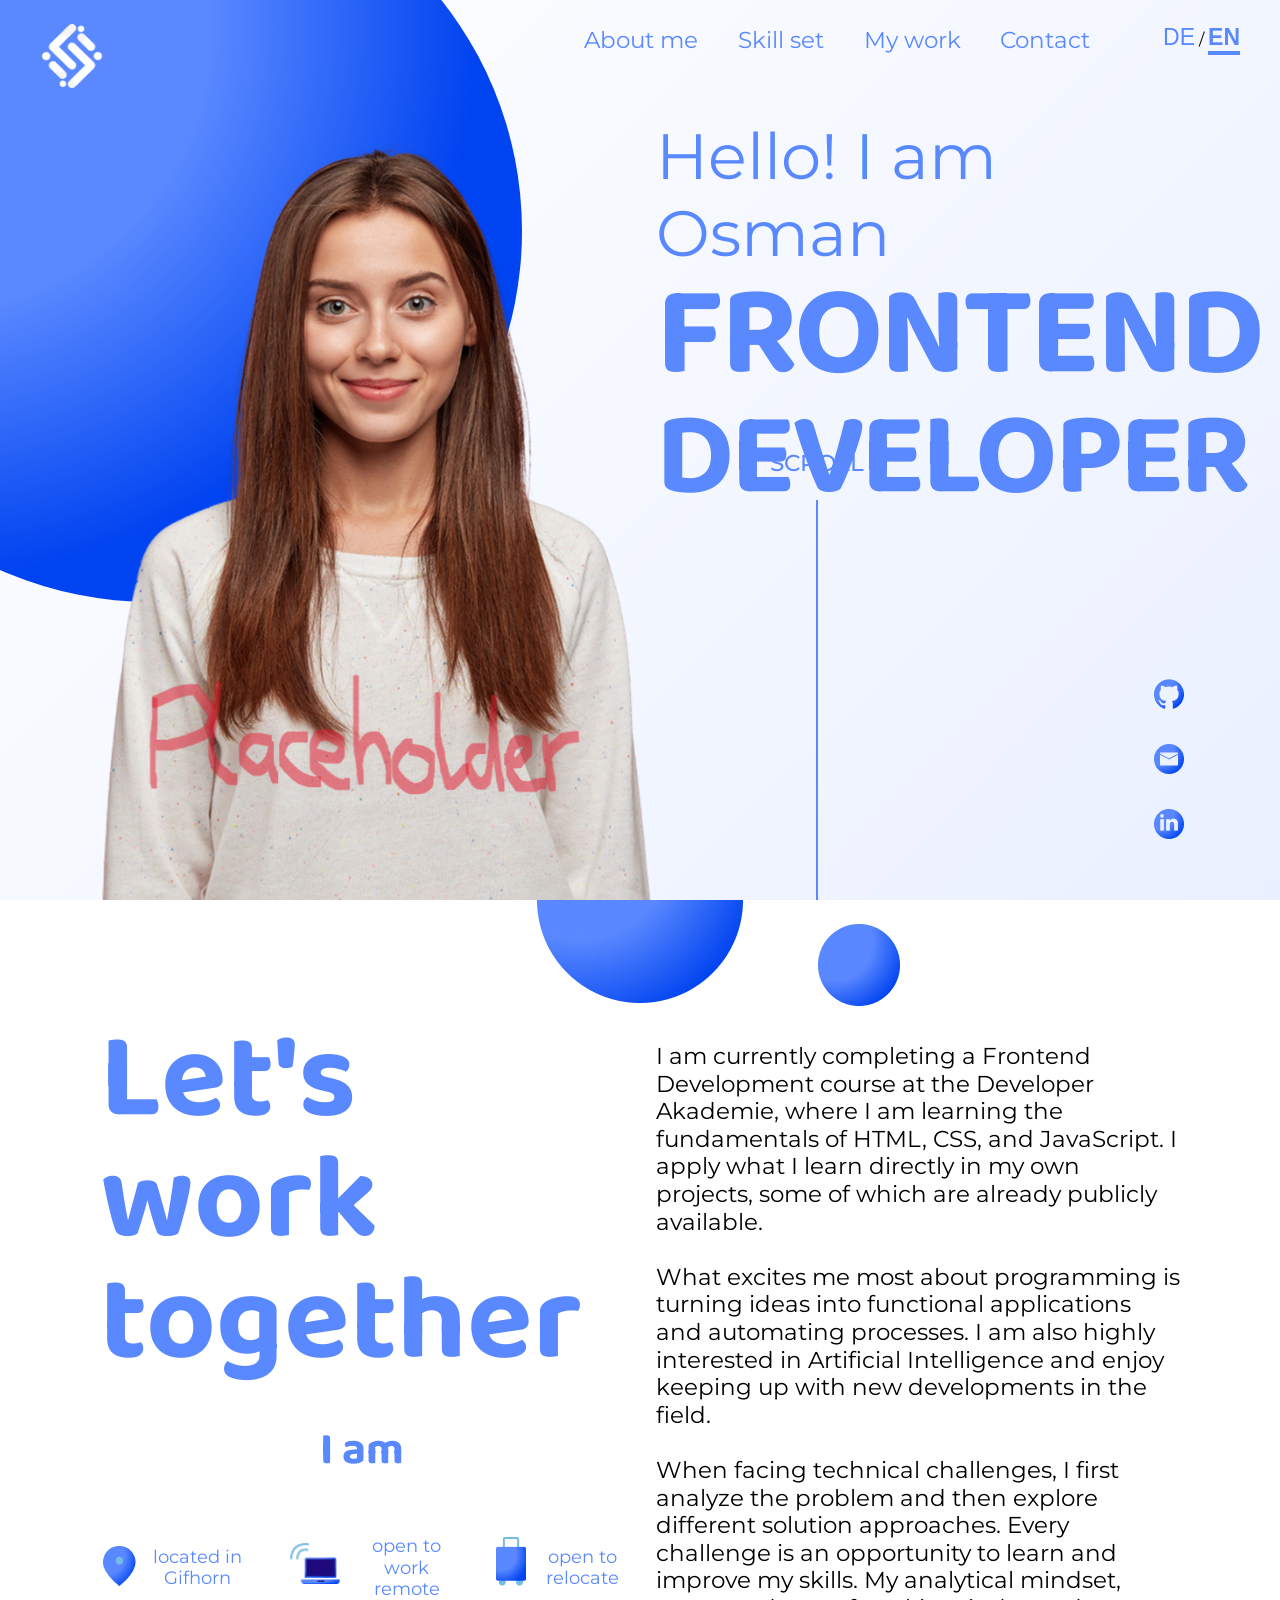
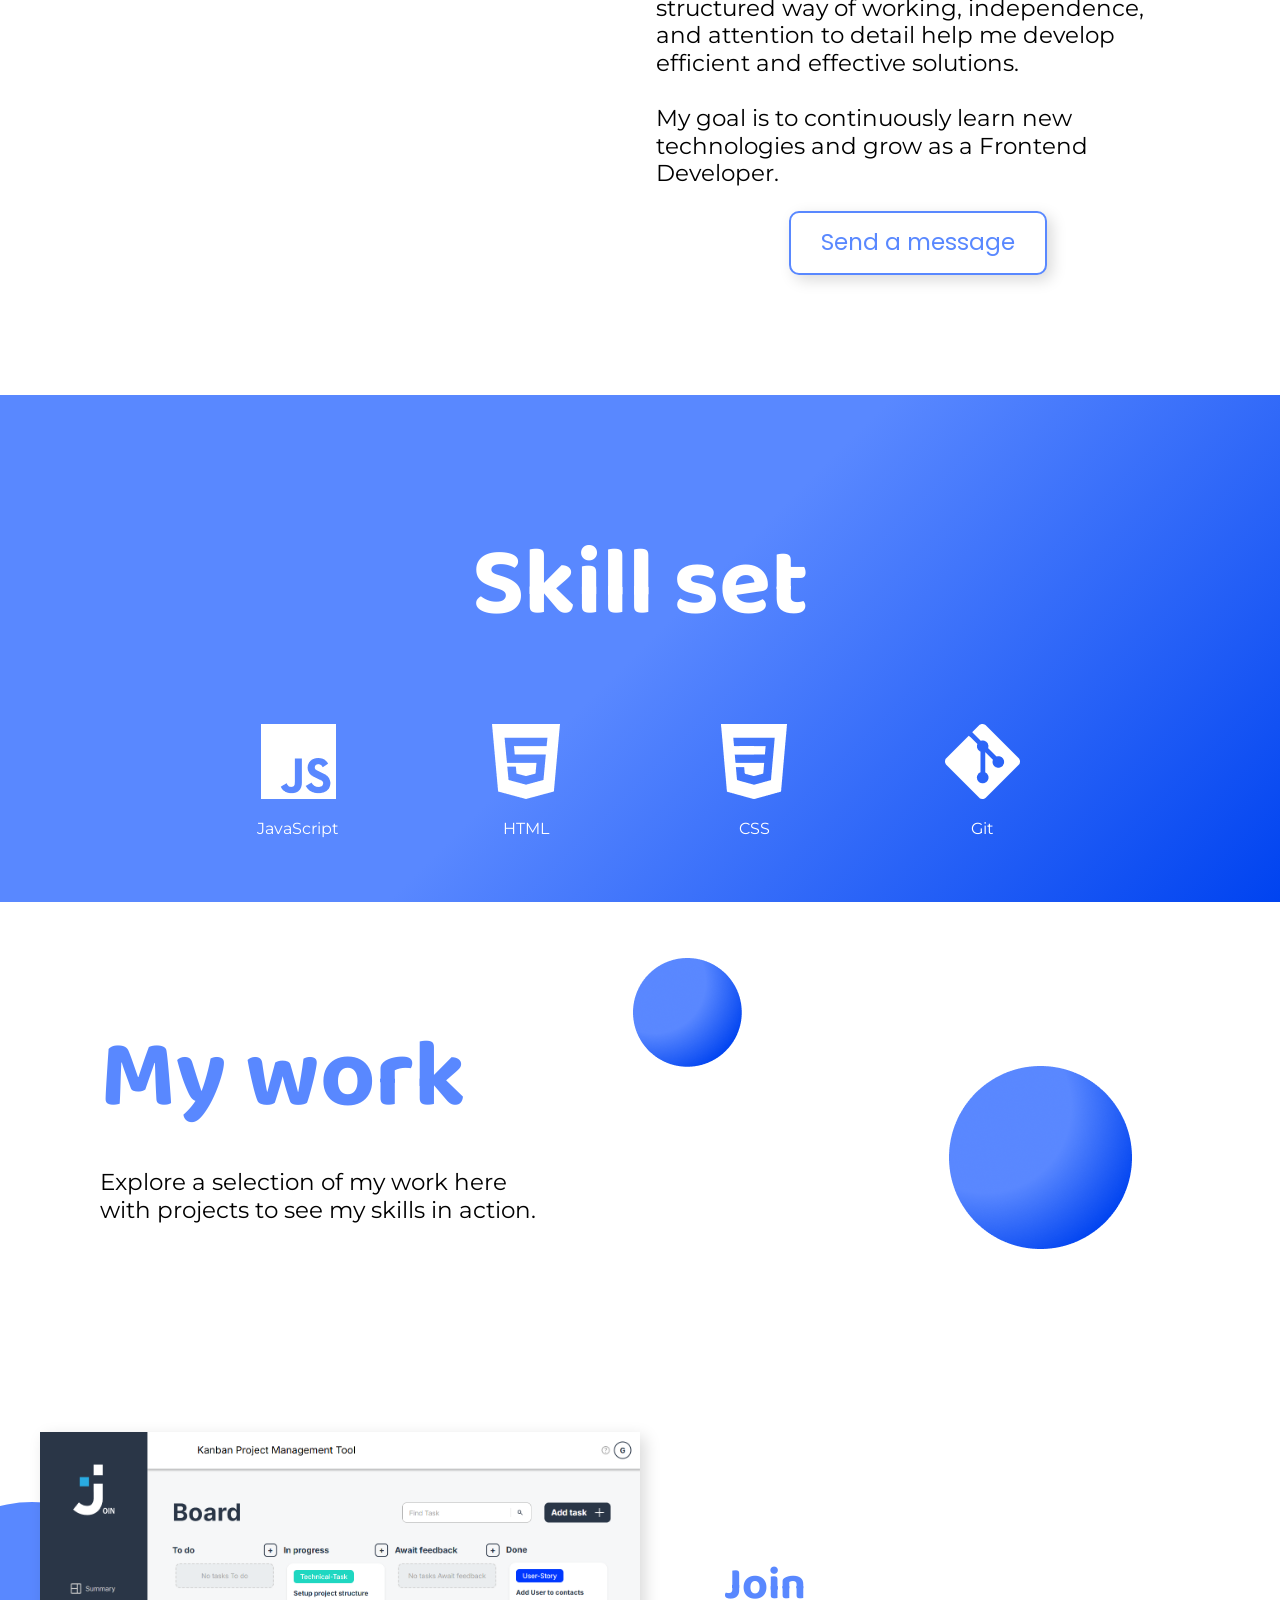
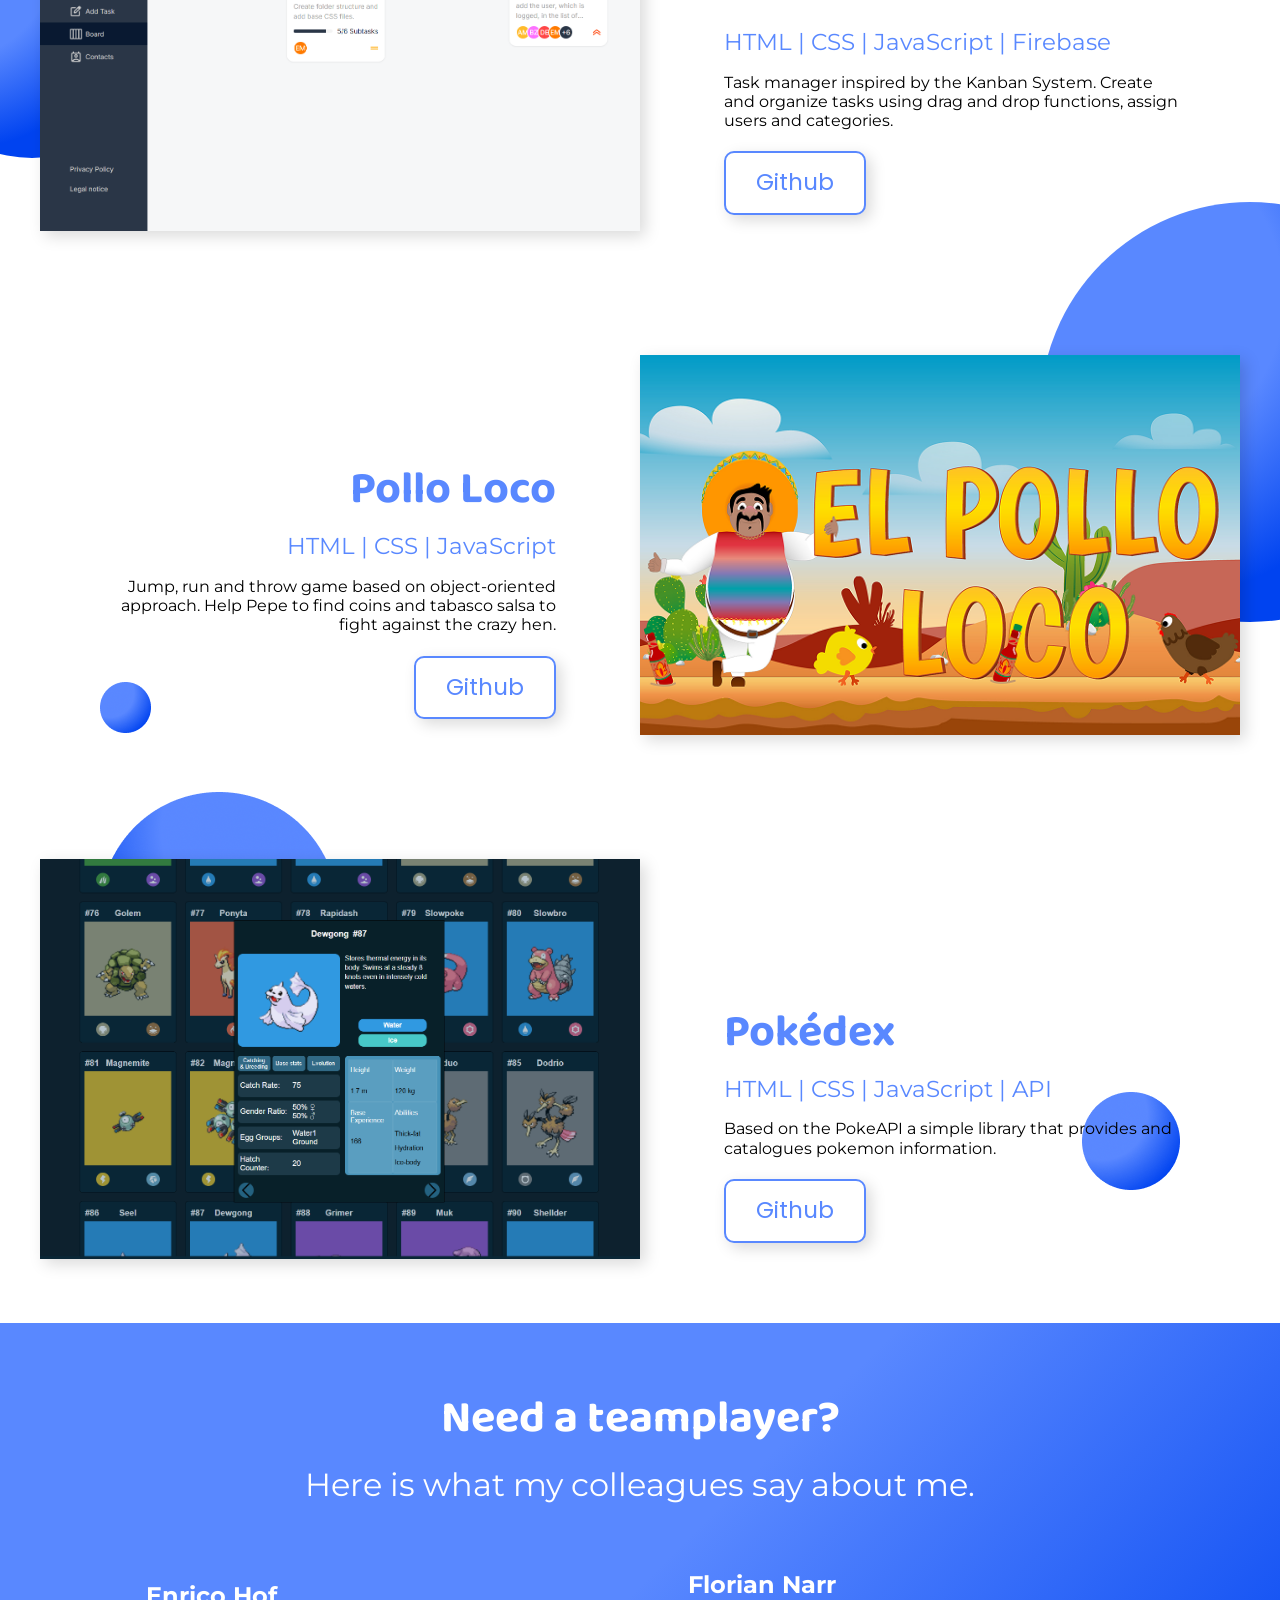
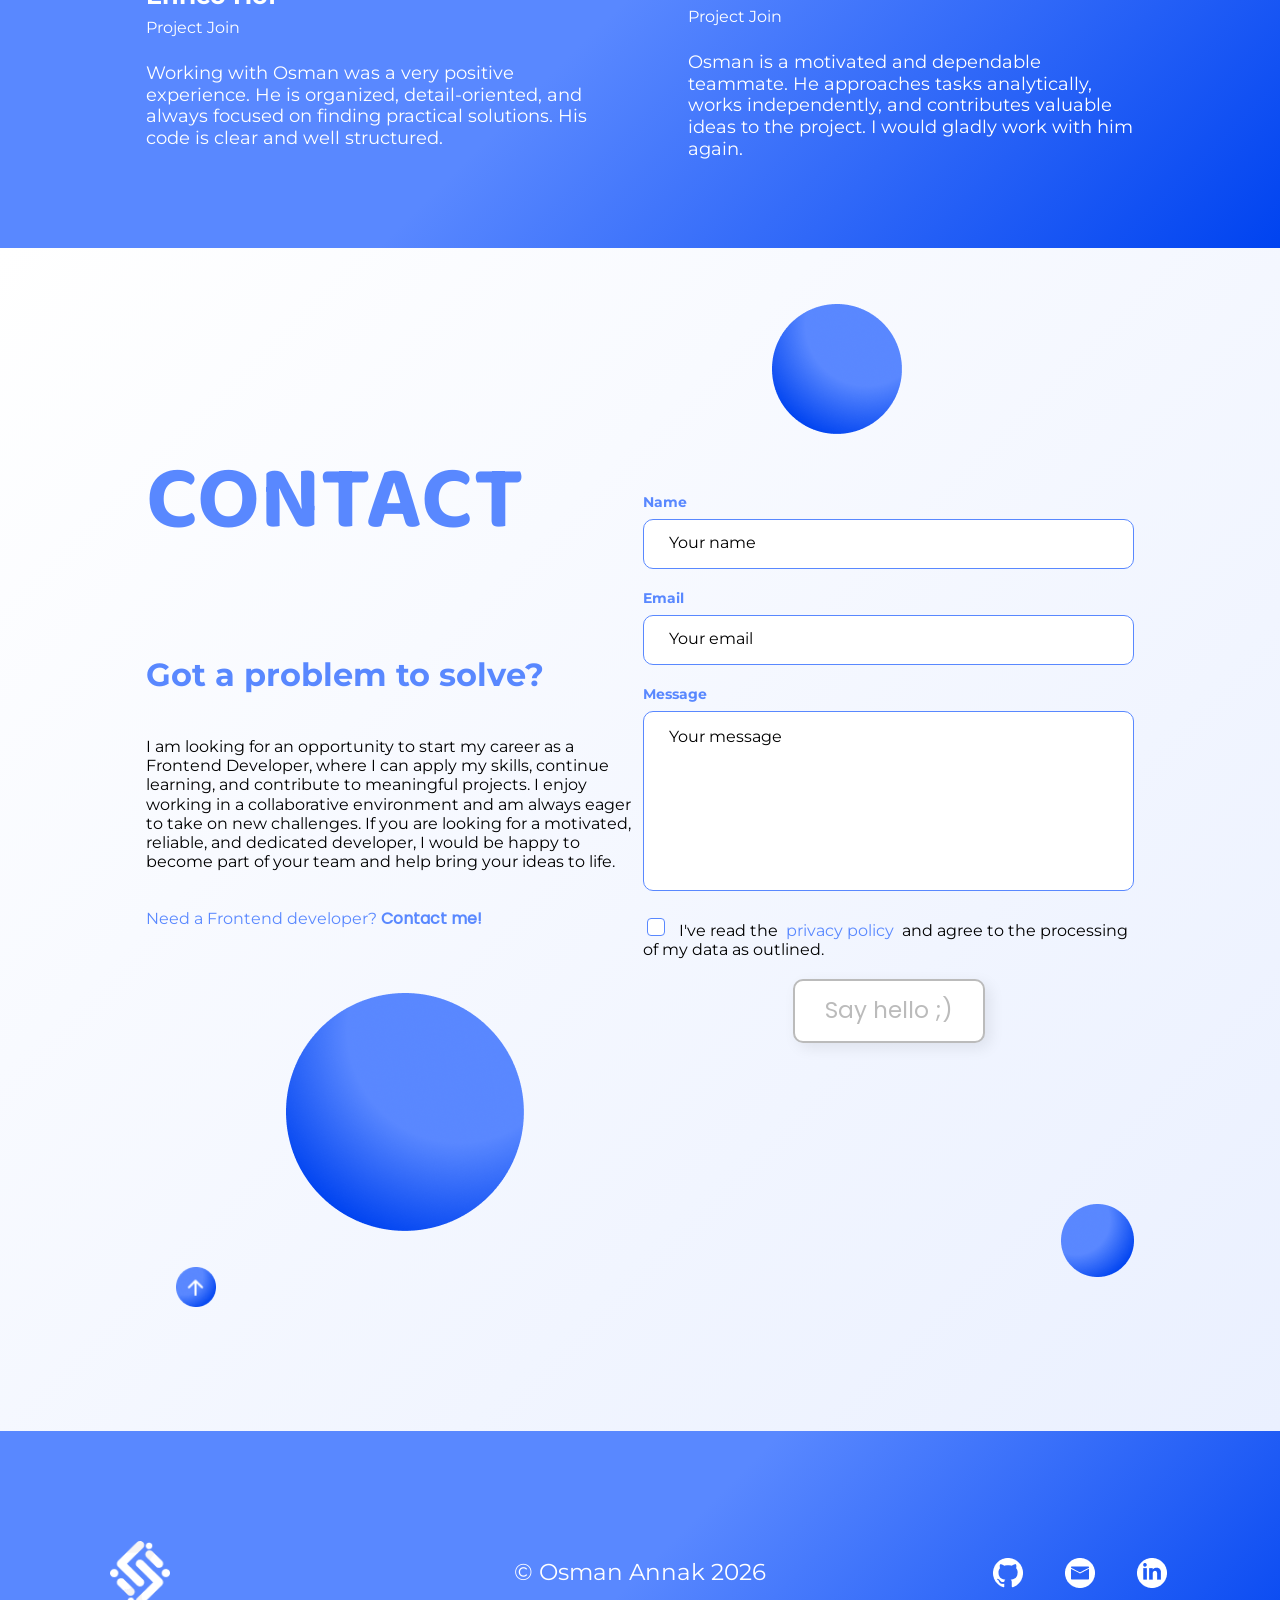
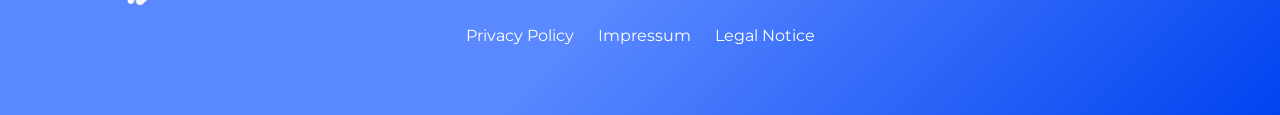
==== commit 45db805e: "Implement code changes to enhance functionality and improve performance" ====
--- a/index.html
+++ b/index.html
@@ -1,4 +1,4 @@
-<!DOCTYPE html>
+﻿<!DOCTYPE html>
 <html lang="en">
 
 <head>
@@ -56,7 +56,9 @@
                 <span class="title-line title-line-frontend">FRONTEND</span>
                 <span class="title-line title-line-developer">DEVELOPER</span>
             </h1>
-        </div>
+            <img class="hero-profile-image-mobile" src="assets/img/placeholder.png" alt="">
+        </div>
+        <img class="hero-profile-image" src="assets/img/placeholder.png" alt="">
         <div class="scroll">
             <p>SCROLL</p>
             <hr>
@@ -79,6 +81,7 @@
             </a>
         </nav>
         <div class="ellipse-3"></div>
+        <img class="ellipse-5-widescreen" src="assets/img/Ellipse 5.png" alt="">
     </section>
     <section class="about-me-section" id="about-me">
         <div class="work-together">
@@ -218,10 +221,10 @@
                 </div>
             </div>
         </div>
-        <img class="ellipse-4" src="assets/img/Ellipse 4.png" alt="">
+        <div class="ellipse-4"></div>
         <img class="ellipse-7" src="assets/img/Ellipse 7.png" alt="">
         <img class="ellipse-8" src="assets/img/Ellipse 8.png" alt="">
-        <img class="ellipse-9" src="assets/img/Ellipse 9.png" alt="">
+        <div class="ellipse-9"></div>
         <img class="ellipse-10" src="assets/img/Ellipse 10.png" alt="">
         <img class="ellipse-11" src="assets/img/Ellipse 11.png" alt="">
         <img class="ellipse-12" src="assets/img/Ellipse 12.png" alt="">
--- a/css/hero.css
+++ b/css/hero.css
@@ -14,6 +14,7 @@
     left: 0;
     right: 0;
     max-width: var(--content-max-width);
+    width: 100%;
     margin: 0 auto;
     display: flex;
     flex-direction: row;
@@ -127,7 +128,7 @@
 .ellipse-3 {
     position: absolute;
     top: -140px;
-    left: max(-220px, calc((100vw - var(--content-max-width)) / 2 - 450px));
+    left: max(-220px, calc((100vw - var(--content-max-width)) / 2 - 850px));
     max-width: none;
     width: min(1110px, 58vw);
     aspect-ratio: 1 / 1;
@@ -135,33 +136,58 @@
     background: radial-gradient(74.22% 74.22% at 19.79% 22.42%, #5988FF 6.25%, #5988FF 51.56%, #0043F0 100%);
 }
 
-@media (min-width: 1920px) {
+.ellipse-5-widescreen {
+    display: none;
+    position: absolute;
+    width: 206px;
+    height: 206px;
+    bottom: -103px;
+    left: 50%;
+    transform: translateX(-50%);
+    z-index: 0;
+    pointer-events: none;
+}
+
+@media (min-width: 2600px) {
+    .logo-link img {
+        content: url("../assets/icons/logo_blue.png");
+    }
+
     .ellipse-3 {
         top: 50%;
+        left: max(-120px, calc((100vw - var(--content-max-width)) / 2 - 120px));
+        width: 760px;
         transform: translateY(-50%);
     }
 }
 
 .hero-profile-image {
     position: absolute;
-    left: 120px;
+    left: max(40px, calc((100vw - var(--content-max-width)) / 2 + 40px));
     bottom: 0;
-    width: 720px;
-    height: 1080px;
-    object-fit: cover;
-    border-radius: 24px 24px 0 0;
+    width: auto;
+    max-width: min(52vw, 800px);
+    height: 100vh;
+    object-fit: contain;
+    object-position: bottom left;
+    background: transparent;
+    opacity: 1;
     z-index: 1;
+}
+
+.hero-profile-image-mobile {
+    display: none;
 }
 
 .introduction {
     min-height: 100%;
     max-width: var(--content-max-width);
     margin: 0 auto;
-    display: flex;
-    flex-direction: column;
-    justify-content: center;
-    align-items: flex-end;
-    padding: 0 120px 264px 40px;
+    display: grid;
+    grid-template-columns: minmax(0, 1fr) minmax(0, 1fr);
+    column-gap: 32px;
+    align-content: center;
+    padding: 0 40px 264px;
     box-sizing: border-box;
     position: relative;
     z-index: 1;
@@ -169,6 +195,7 @@
 
 .introduction h1,
 .introduction h2 {
+    grid-column: 2;
     margin: 0;
     color: #5988FF;
     width: min(46vw, 640px);
@@ -412,6 +439,8 @@
     }
 
     .introduction {
+        display: flex;
+        flex-direction: column;
         align-items: flex-start;
         justify-content: flex-start;
         padding: 150px 18px 0;
@@ -432,15 +461,30 @@
 
     .introduction h1,
     .introduction h2 {
+        position: relative;
         width: 100%;
         color: white;
+        z-index: 2;
     }
 
     .hero-profile-image {
+        display: none;
+    }
+
+    .hero-profile-image-mobile {
+        display: block;
+        position: absolute;
         left: 50%;
         bottom: 0;
+        width: auto;
+        max-width: 100%;
+        height: 55vh;
+        object-fit: contain;
+        object-position: bottom center;
+        margin-top: 0;
         transform: translateX(-50%);
-        opacity: 0.9;
+        opacity: 1;
+        z-index: 1;
     }
 
     .scroll,
@@ -488,24 +532,26 @@
     }
 
     .ellipse-3 {
-        left: 0;
-        width: 98vw;
-        max-width: 100vw;
+        top: -15px;
+        left: -188px;
+        transform: none;
+        width: min(156vw, 686px);
+        max-width: none;
         z-index: 0;
     }
 }
 
-@media (max-width: 449px) {
+@media (max-width: 600px) {
     .introduction h2 {
-        font-size: 30px;
+        font-size: 24px;
     }
 
     .title-line-frontend {
-        font-size: 58px;
+        font-size: 46px;
     }
 
     .title-line-developer {
-        font-size: 54px;
-    }
-}
-
+        font-size: 44px;
+    }
+}
+
--- a/css/about.css
+++ b/css/about.css
@@ -9,6 +9,7 @@
     max-width: var(--content-max-width);
     margin: 0 auto;
     box-sizing: border-box;
+    gap: 32px;
 }
 
 .work-together,
--- a/css/projects.css
+++ b/css/projects.css
@@ -149,13 +149,17 @@
 .ellipse-4 {
     position: absolute;
     top: 600px;
-    left: max(0px, calc((100vw - var(--content-max-width)) / 2));
+    left: max(-96px, calc((100vw - var(--content-max-width)) / 2 - 96px));
+    width: 256px;
+    aspect-ratio: 1 / 1;
+    border-radius: 50%;
+    background: radial-gradient(74.22% 74.22% at 19.79% 22.42%, #5988FF 6.25%, #5988FF 51.56%, #0043F0 100%);
 }
 
 .ellipse-7 {
     position: absolute;
     top: 56px;
-    left: max(568px, calc((100vw - var(--content-max-width)) / 2 + 568px));
+    left: max(598px, calc((100vw - var(--content-max-width)) / 2 + 713px));
 }
 
 .ellipse-8 {
@@ -167,12 +171,16 @@
 .ellipse-9 {
     position: absolute;
     top: 900px;
-    right: max(0px, calc((100vw - var(--content-max-width)) / 2));
+    right: max(-180px, calc((100vw - var(--content-max-width)) / 2 - 180px));
+    width: 420px;
+    aspect-ratio: 1 / 1;
+    border-radius: 50%;
+    background: radial-gradient(74.22% 74.22% at 19.79% 22.42%, #5988FF 6.25%, #5988FF 51.56%, #0043F0 100%);
 }
 
 .ellipse-10 {
     position: absolute;
-    top: 1290px;
+    top: 1380px;
     left: max(100px, calc((100vw - var(--content-max-width)) / 2 + 100px));
 }
 
@@ -185,7 +193,7 @@
 .ellipse-12 {
     position: absolute;
     top: 1790px;
-    right: max(100px, calc((100vw - var(--content-max-width)) / 2 + 100px));
+    right: max(100px, calc((100vw - var(--content-max-width)) / 2 - 100px));
 }
 
 .btn.mobile-btn {
@@ -273,7 +281,6 @@
         top: 700px;
         left: 0;
         width: 100px;
-        height: auto;
     }
 
     .ellipse-7 {
@@ -287,7 +294,6 @@
         top: 1300px;
         right: -140px;
         width: 256px;
-        height: auto;
     }
 
     .ellipse-12 {
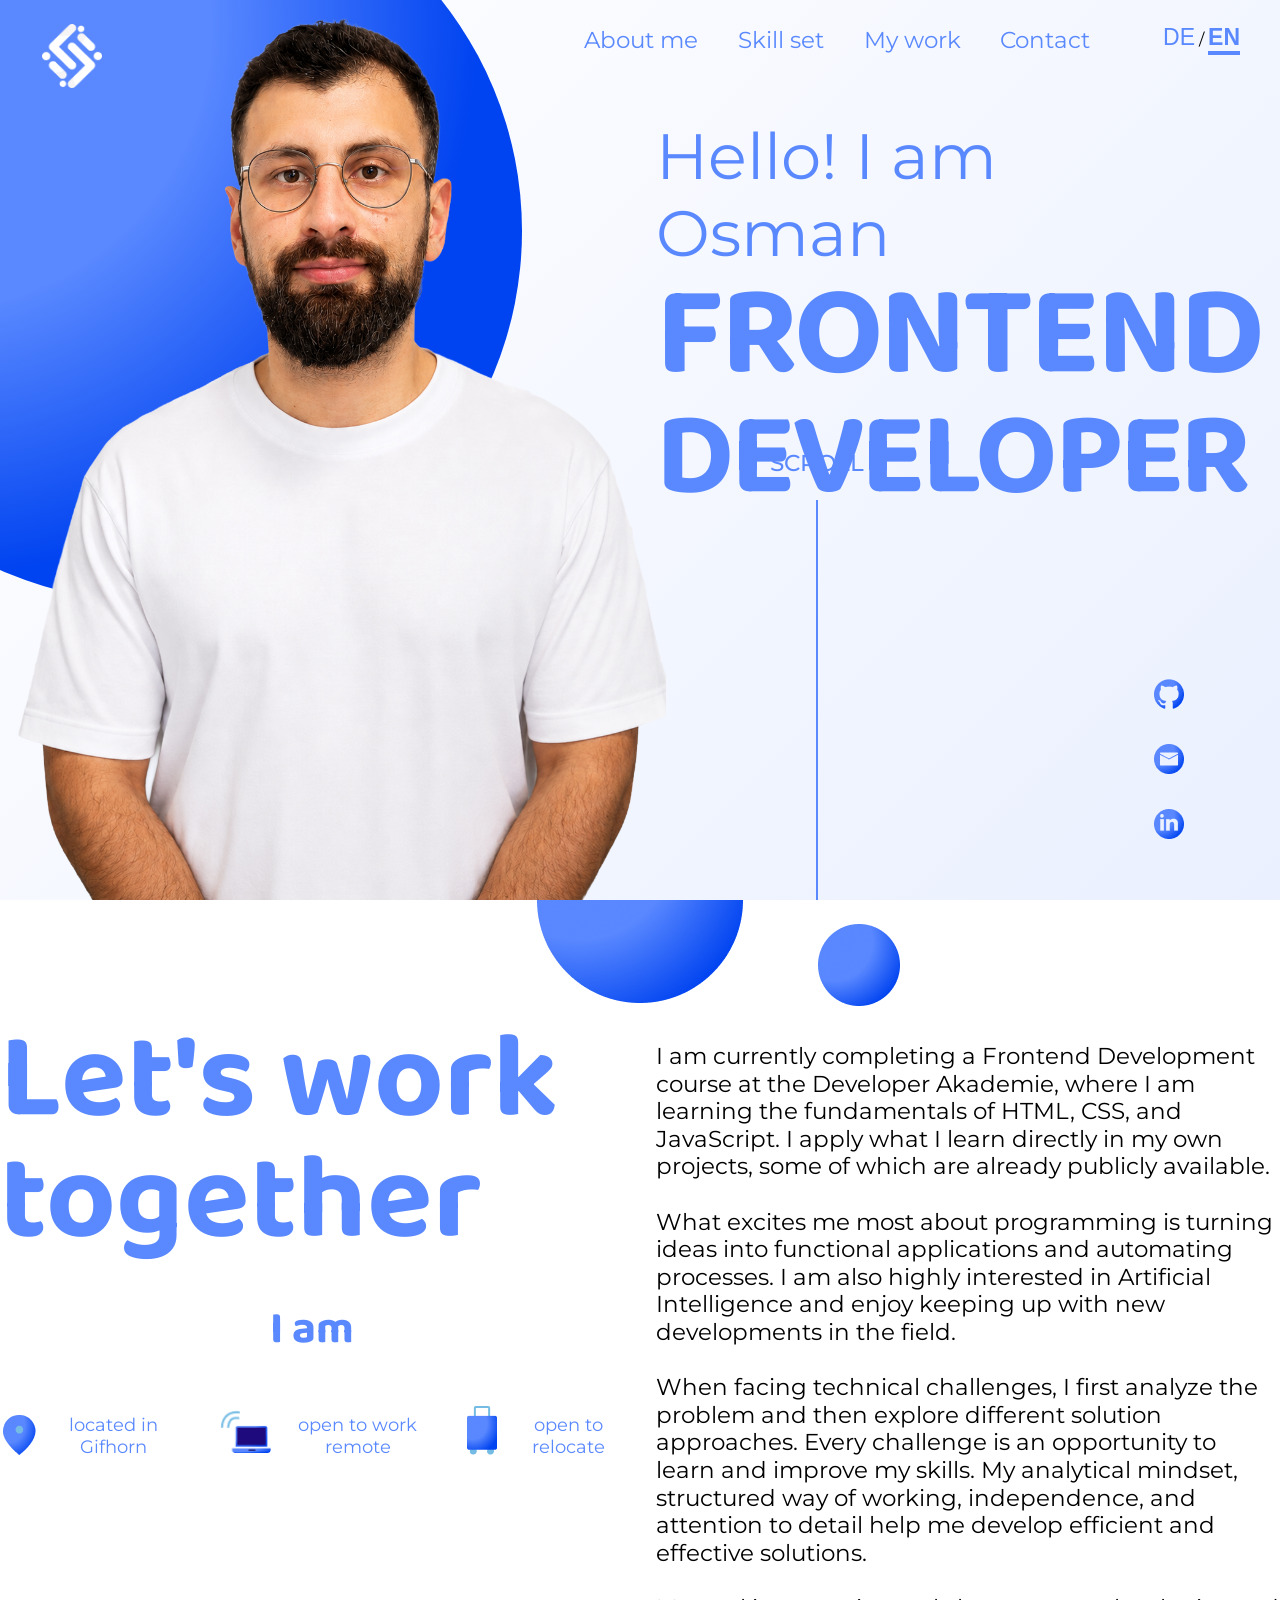
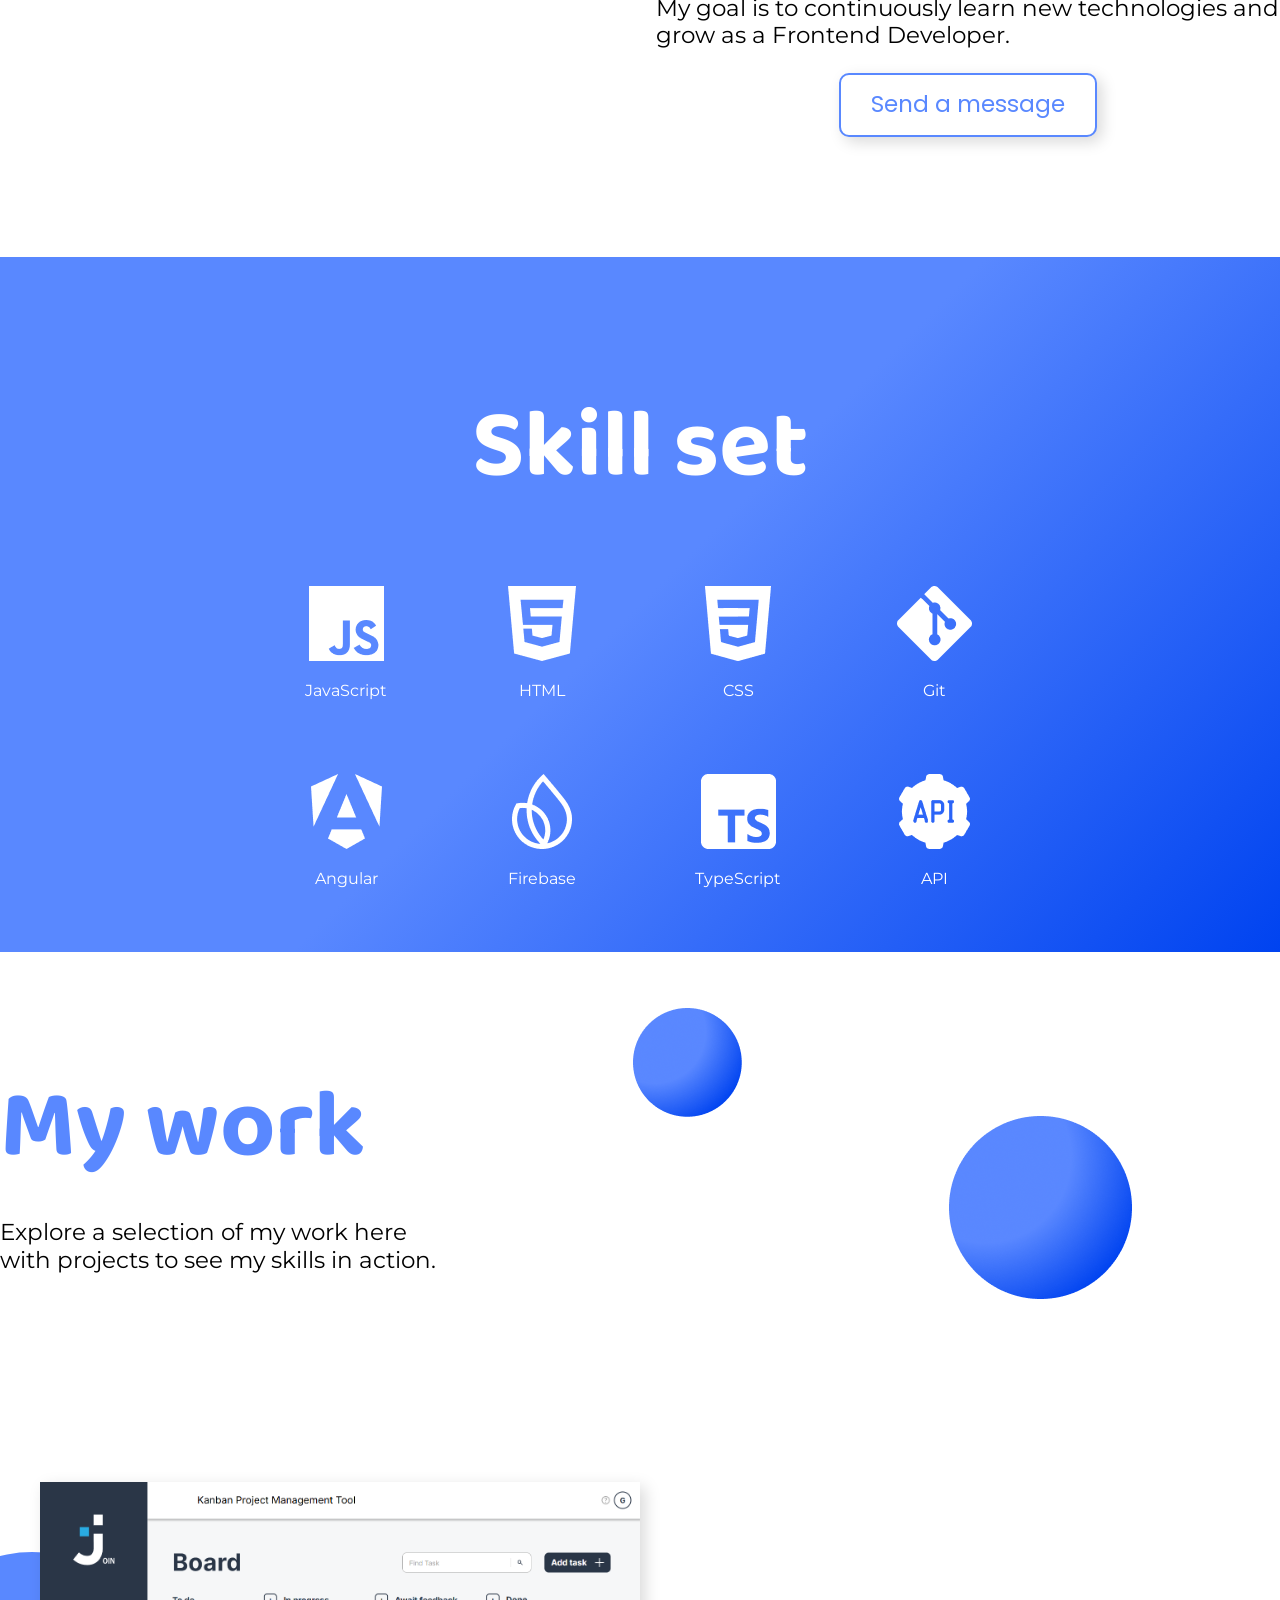
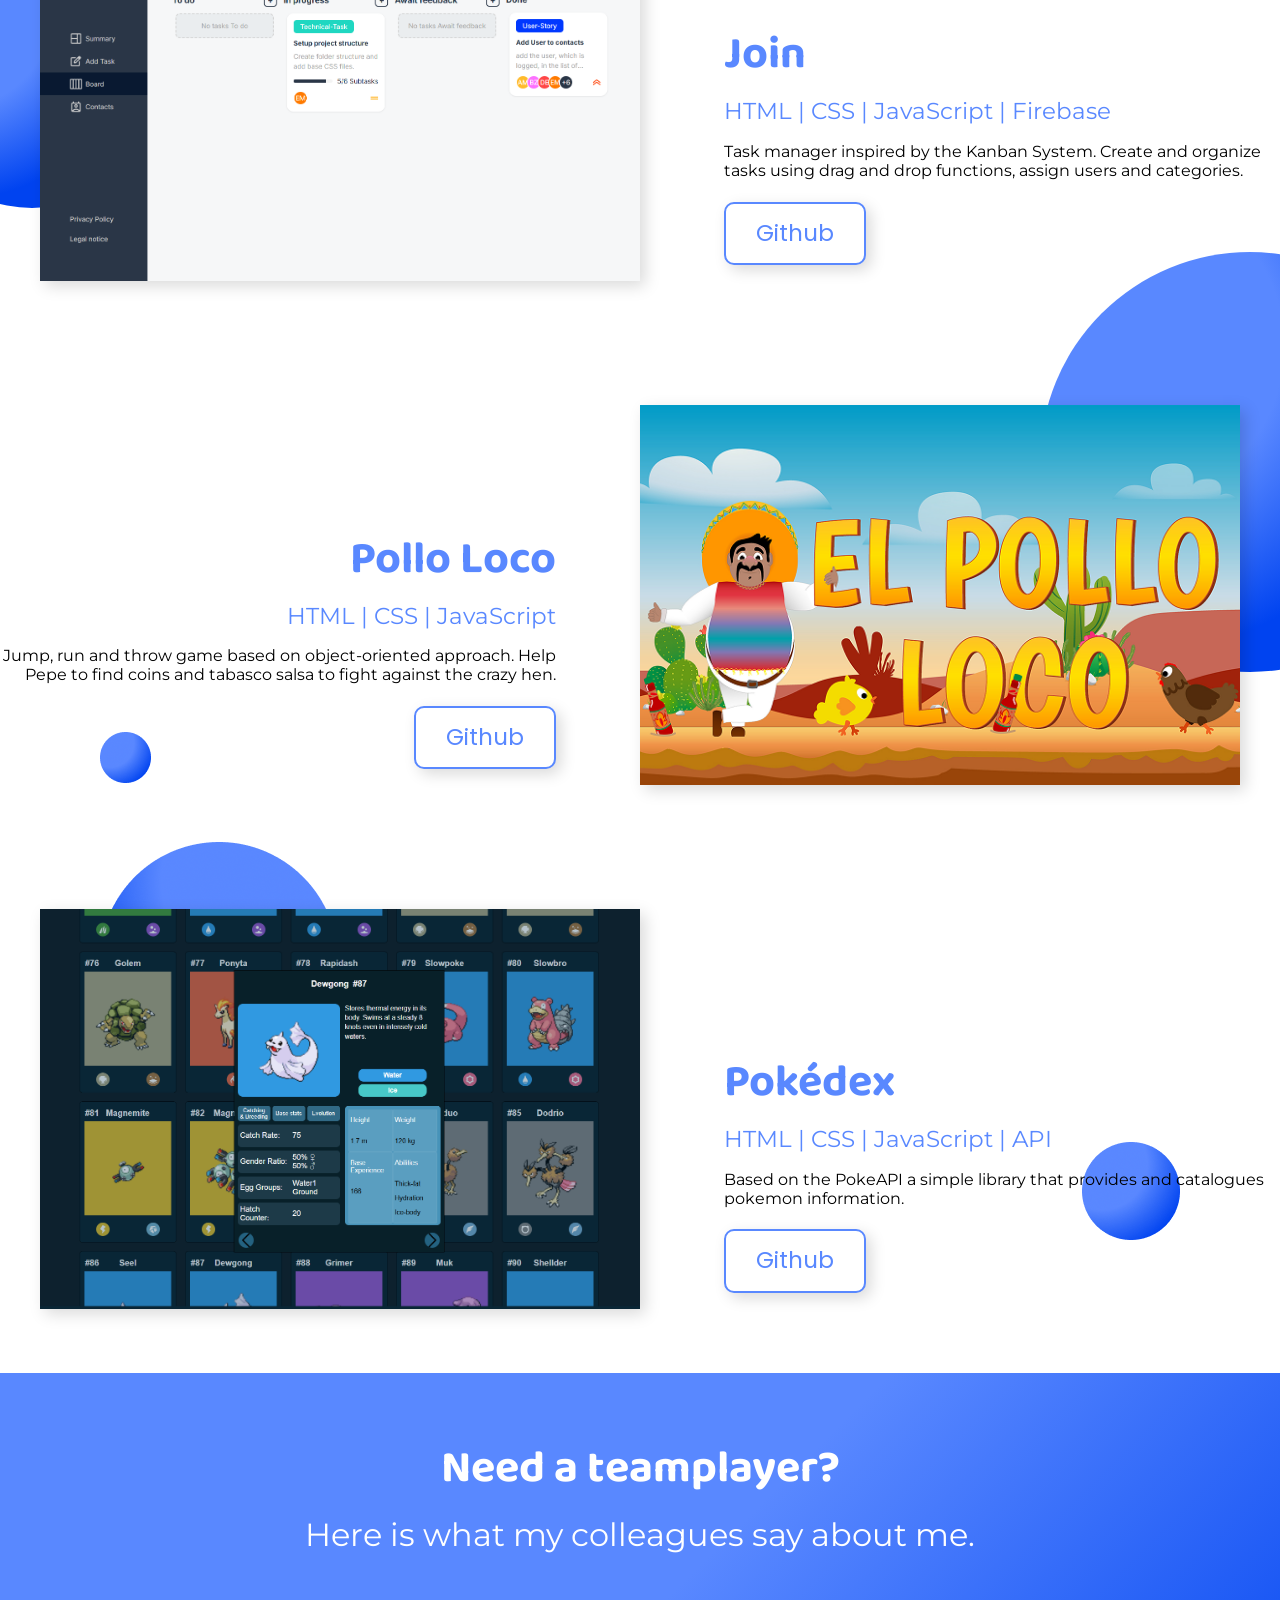
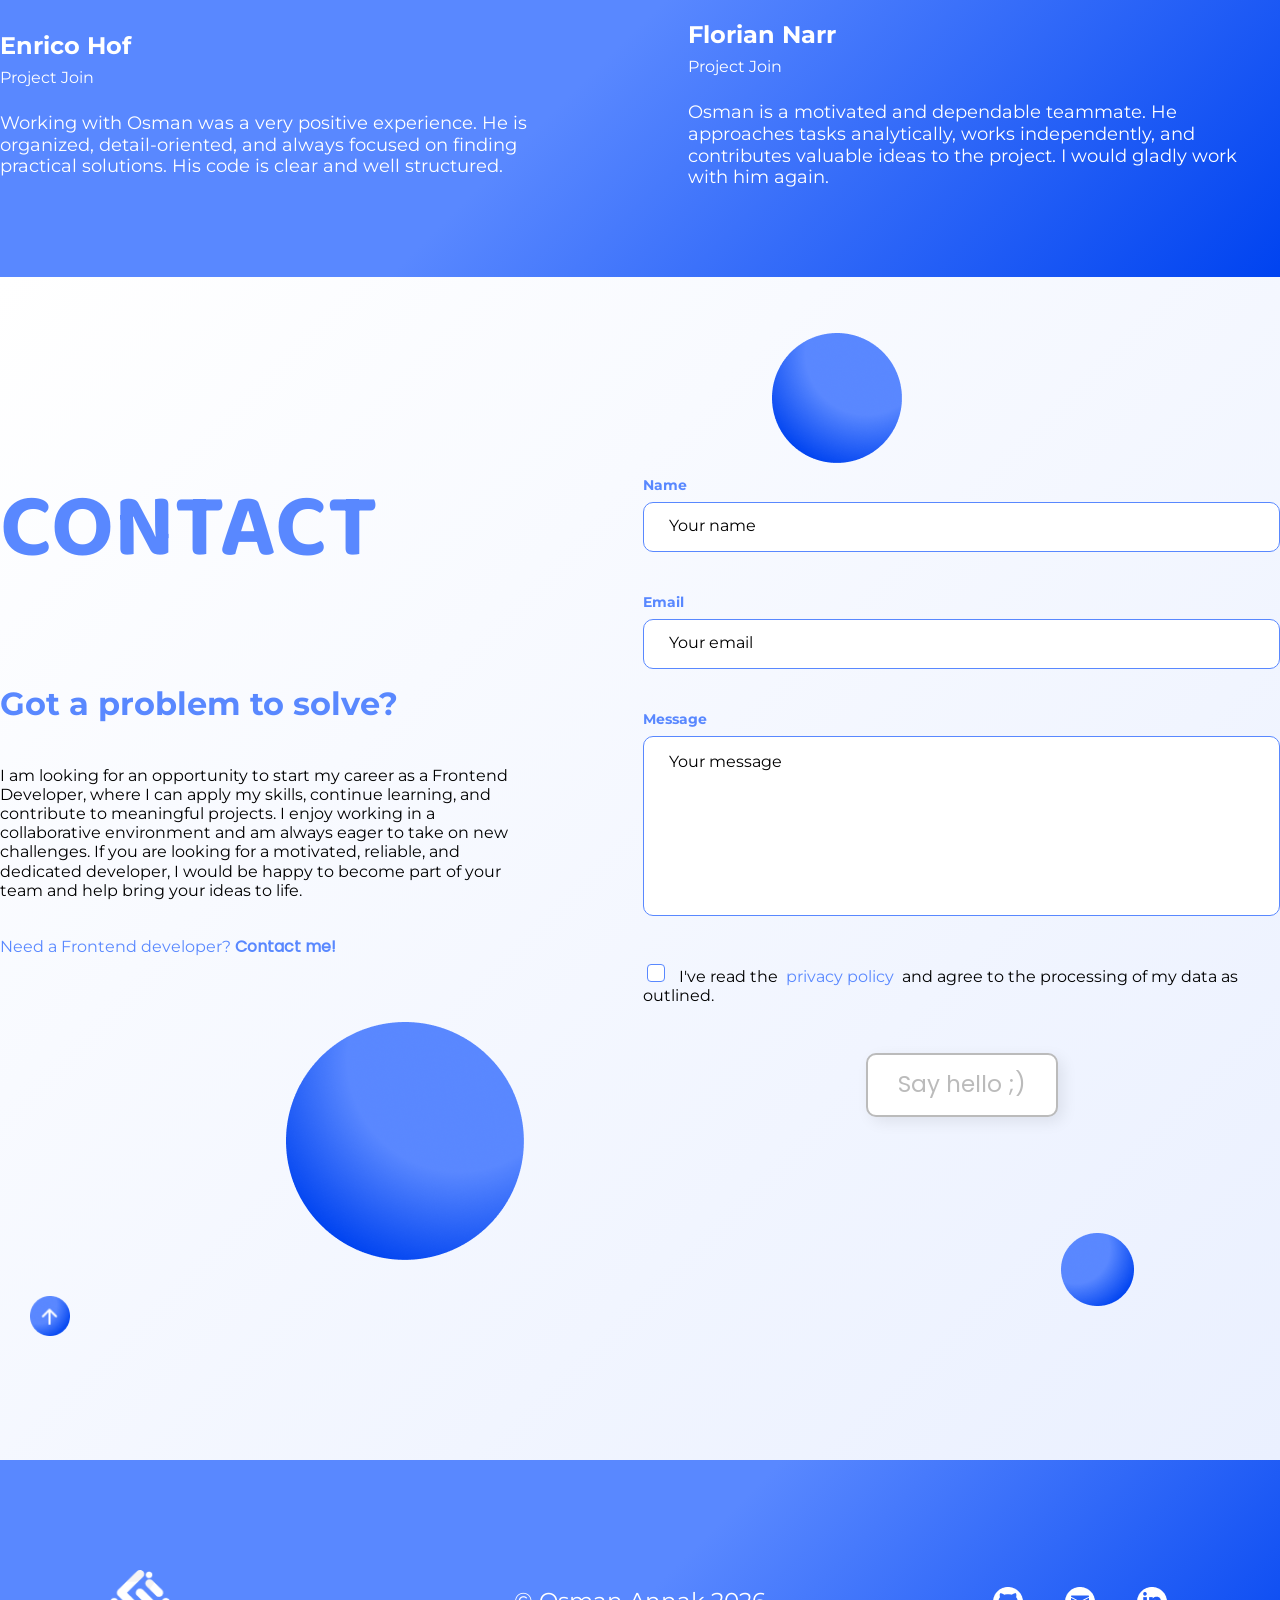
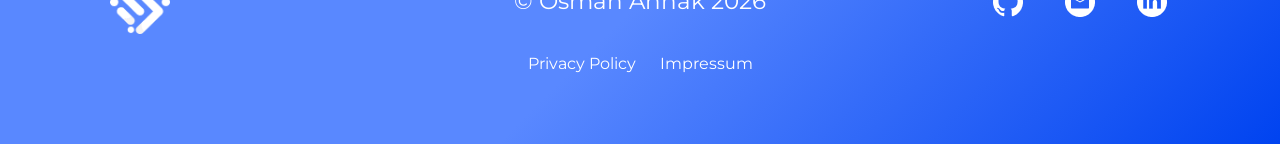
==== commit 7d79dbf8: "Refactor layout and styles for improved responsiveness; replace placeholder image with personal imag" ====
--- a/index.html
+++ b/index.html
@@ -56,9 +56,9 @@
                 <span class="title-line title-line-frontend">FRONTEND</span>
                 <span class="title-line title-line-developer">DEVELOPER</span>
             </h1>
-            <img class="hero-profile-image-mobile" src="assets/img/placeholder.png" alt="">
-        </div>
-        <img class="hero-profile-image" src="assets/img/placeholder.png" alt="">
+            <img class="hero-profile-image-mobile" src="assets/img/me.png" alt="">
+        </div>
+        <img class="hero-profile-image" src="assets/img/me.png" alt="">
         <div class="scroll">
             <p>SCROLL</p>
             <hr>
@@ -156,6 +156,22 @@
                 <img src="assets/icons/Git.png" alt="git">
                 <span data-label="Git">Git</span>
             </div>
+            <div class="angular">
+                <img src="assets/icons/Angular.png" alt="angular">
+                <span data-label="Angular">Angular</span>
+            </div>
+            <div class="firebase">
+                <img src="assets/icons/Firebase.png" alt="firebase">
+                <span data-label="Firebase">Firebase</span>
+            </div>
+            <div class="typescript">
+                <img src="assets/icons/Typescript.png" alt="typescript">
+                <span data-label="TypeScript">TypeScript</span>
+            </div>
+            <div class="api">
+                <img src="assets/icons/Api.png" alt="api">
+                <span data-label="API">API</span>
+            </div>
         </div>
     </section>
     <section class="project-section" id="my-work">
@@ -168,7 +184,10 @@
         </div>
         <div class="project">
             <div class="project-image">
-                <img class="join-project" src="assets/img/Join photo.png" alt="">
+                <a class="project-image-link" href="https://osman-annak.developerakademie.net/Join/index.html"
+                    target="_blank" rel="noopener noreferrer" aria-label="Open Join project">
+                    <img class="join-project" src="assets/img/Join photo.png" alt="">
+                </a>
             </div>
             <div class="project-description">
                 <h2>Join</h2>
@@ -186,7 +205,11 @@
         </div>
         <div class="project project--reverse">
             <div class="project-image pollo-loco-image">
-                <img src="assets/img/Pollo loco photo.png" alt="">
+                <a class="project-image-link"
+                    href="https://osman-annak.developerakademie.net/modul-12/Pollo_Loco/index.html" target="_blank"
+                    rel="noopener noreferrer" aria-label="Open El Pollo Loco project">
+                    <img src="assets/img/Pollo loco photo.png" alt="">
+                </a>
             </div>
             <div class="project-description project-pollo-loco">
                 <h2>Pollo Loco</h2>
@@ -205,7 +228,11 @@
         </div>
         <div class="project">
             <div class="project-image">
-                <img src="assets/img/Pokeapi photo.png" alt="">
+                <a class="project-image-link"
+                    href="https://osman-annak.developerakademie.net/modul-8/PokeAPI/index.html" target="_blank"
+                    rel="noopener noreferrer" aria-label="Open PokeAPI project">
+                    <img src="assets/img/Pokeapi photo.png" alt="">
+                </a>
             </div>
             <div class="project-description">
                 <h2>Pokédex</h2>
@@ -330,8 +357,7 @@
         </nav>
         <nav class="footer-legal-links" aria-label="Legal links">
             <a href="privacy-policy.html" data-i18n="footerPrivacy">Privacy Policy</a>
-            <a href="legal-notice.html#imprint">Impressum</a>
-            <a href="legal-notice.html" data-i18n="footerLegal">Legal Notice</a>
+            <a href="legal-notice.html">Impressum</a>
         </nav>
     </footer>
     <script src="script.js"></script>
--- a/css/hero.css
+++ b/css/hero.css
@@ -22,7 +22,7 @@
     align-items: flex-start;
     padding: 24px 40px;
     box-sizing: border-box;
-    z-index: 2;
+    z-index: 999;
 }
 
 .header-menu img {
@@ -159,11 +159,12 @@
         width: 760px;
         transform: translateY(-50%);
     }
+
 }
 
 .hero-profile-image {
     position: absolute;
-    left: max(40px, calc((100vw - var(--content-max-width)) / 2 + 40px));
+    left: max(0px, calc((100vw - var(--content-max-width)) / 2));
     bottom: 0;
     width: auto;
     max-width: min(52vw, 800px);
@@ -177,6 +178,15 @@
 
 .hero-profile-image-mobile {
     display: none;
+}
+
+@media (min-width: 2600px) {
+    .hero-profile-image {
+        left: max(0px, calc((100vw - var(--content-max-width)) / 2));
+        max-width: min(48vw, 1480px);
+        height: 75vh;
+        transform: none;
+    }
 }
 
 .introduction {
@@ -190,7 +200,7 @@
     padding: 0 40px 264px;
     box-sizing: border-box;
     position: relative;
-    z-index: 1;
+    z-index: 2;
 }
 
 .introduction h1,
--- a/css/about.css
+++ b/css/about.css
@@ -5,7 +5,7 @@
     justify-content: center;
     position: relative;
     overflow: hidden;
-    padding: 120px 100px;
+    padding: 120px 0;
     max-width: var(--content-max-width);
     margin: 0 auto;
     box-sizing: border-box;
@@ -163,7 +163,7 @@
     .about-me-section {
         flex-direction: column;
         align-items: center;
-        padding: 164px 30px;
+        padding: 164px 0;
         text-align: left;
     }
 
@@ -206,7 +206,7 @@
 
 @media (max-width: 420px) {
     .about-me-section {
-        padding: 96px 18px;
+        padding: 96px 0;
     }
 
     .work-together h1 {
--- a/css/skills.css
+++ b/css/skills.css
@@ -26,10 +26,11 @@
 }
 
 .skills {
-    display: flex;
+    display: grid;
+    grid-template-columns: repeat(4, 100px);
     align-items: center;
     justify-content: center;
-    gap: 128px;
+    gap: 64px 96px;
     position: relative;
     z-index: 1;
     width: 100%;
@@ -63,8 +64,11 @@
 .javascript,
 .html,
 .css,
-.git {
-    flex: 0 0 100px;
+.git,
+.angular,
+.firebase,
+.typescript,
+.api {
     display: flex;
     flex-direction: column;
     align-items: center;
@@ -75,7 +79,11 @@
 .javascript img,
 .html img,
 .css img,
-.git img {
+.git img,
+.angular img,
+.firebase img,
+.typescript img,
+.api img {
     width: 75px;
     height: 75px;
     object-fit: contain;
@@ -85,39 +93,40 @@
 .javascript:hover img,
 .html:hover img,
 .css:hover img,
-.git:hover img {
+.git:hover img,
+.angular:hover img,
+.firebase:hover img,
+.typescript:hover img,
+.api:hover img {
     transform: translateY(-10px);
 }
 
 .javascript:hover span,
 .html:hover span,
 .css:hover span,
-.git:hover span {
+.git:hover span,
+.angular:hover span,
+.firebase:hover span,
+.typescript:hover span,
+.api:hover span {
     font-weight: 700;
 }
 
 @media (max-width: 1024px) {
     .skill-section {
-        padding: 64px 30px;
+        padding: 64px 0;
     }
 
     .skills {
-        flex-wrap: wrap;
+        grid-template-columns: repeat(4, minmax(80px, 1fr));
         gap: 48px 24px;
         width: 100%;
-    }
-
-    .javascript,
-    .html,
-    .css,
-    .git {
-        flex: 0 1 calc(33.333% - 24px);
     }
 }
 
 @media (max-width: 420px) {
     .skill-section {
-        padding: 56px 18px;
+        padding: 56px 0;
     }
 
     .skill-section h1 {
@@ -125,21 +134,29 @@
     }
 
     .skills {
+        grid-template-columns: repeat(2, minmax(90px, 1fr));
         gap: 36px 16px;
     }
 
     .javascript,
     .html,
     .css,
-    .git {
-        flex: 0 1 calc(50% - 16px);
+    .git,
+    .angular,
+    .firebase,
+    .typescript,
+    .api {
         gap: 14px;
     }
 
     .javascript img,
     .html img,
     .css img,
-    .git img {
+    .git img,
+    .angular img,
+    .firebase img,
+    .typescript img,
+    .api img {
         width: 62px;
         height: 62px;
     }
--- a/css/projects.css
+++ b/css/projects.css
@@ -2,7 +2,7 @@
 .project-section {
     position: relative;
     margin: 0;
-    padding: 64px 100px;
+    padding: 64px 0;
     overflow: hidden;
     box-sizing: border-box;
 }
@@ -100,6 +100,10 @@
     justify-content: end;
 }
 
+.project-image-link {
+    display: inline-flex;
+}
+
 .project-image img {
     transition: transform 0.1s ease;
     transform-origin: bottom center;
@@ -202,7 +206,7 @@
 
 @media (max-width: 1024px) {
     .project-section {
-        padding: 100px 16px;
+        padding: 100px 0;
     }
 
     .project {
@@ -215,6 +219,11 @@
     .project-image {
         width: 100%;
         justify-content: center !important;
+    }
+
+    .project-image-link {
+        width: 100%;
+        max-width: 600px;
     }
 
     .project-image img {
@@ -313,7 +322,7 @@
 
 @media (max-width: 420px) {
     .project-section {
-        padding: 64px 18px;
+        padding: 64px 0;
     }
 
     .my-work {
--- a/css/teamplayer.css
+++ b/css/teamplayer.css
@@ -2,7 +2,7 @@
 .teamplayer-section {
     position: relative;
     margin: 0;
-    padding: 64px 146px;
+    padding: 64px 0;
     background: linear-gradient(135deg, #5988FF, #5988FF, #0043F0);
     overflow: hidden;
 }
@@ -98,7 +98,7 @@
 
 @media (max-width: 1024px) {
     .teamplayer-section {
-        padding: 100px 30px;
+        padding: 100px 0;
     }
 
     .teamplayer-header h1 {
@@ -133,7 +133,7 @@
 
 @media (max-width: 420px) {
     .teamplayer-section {
-        padding: 64px 18px;
+        padding: 64px 0;
     }
 
     .teamplayer-header h1 {
--- a/css/contact.css
+++ b/css/contact.css
@@ -2,7 +2,7 @@
 .contact-section {
     position: relative;
     margin: 0;
-    padding: 124px 146px;
+    padding: 124px 0;
     overflow: hidden;
     background: linear-gradient(135deg, #FFFFFF, #EAF0FF);
 }
@@ -175,16 +175,18 @@
 }
 
 .field-message {
-    display: none;
+    display: block;
+    min-height: 15px;
     margin: 6px 0 0;
     color: #E61C40;
     font-family: 'Montserrat', sans-serif;
     font-size: 12px;
     line-height: 120%;
+    visibility: hidden;
 }
 
 .form-field.is-error .field-message {
-    display: block;
+    visibility: visible;
 }
 
 .form-field.is-error input,
@@ -305,7 +307,7 @@
     z-index: 1;
     width: 40px;
     height: 40px;
-    margin-left: 30px;
+    margin-left: max(30px, calc((100vw - var(--content-max-width)) / 2 + 30px));
     margin-top: 50px;
     cursor: pointer;
 }
@@ -384,16 +386,18 @@
 }
 
 .privacy-message {
-    display: none;
+    display: block;
+    min-height: 20px;
     margin: 8px 0 0 28px;
     color: #E61C40;
     font-family: 'Montserrat', sans-serif;
     font-size: 16px;
     line-height: 120%;
+    visibility: hidden;
 }
 
 .check-privacy.is-error .privacy-message {
-    display: block;
+    visibility: visible;
 }
 
 .form-status {
@@ -418,7 +422,7 @@
 
 @media (max-width: 1024px) {
     .contact-section {
-        padding: 100px 30px;
+        padding: 100px 0;
     }
 
     .contact-data-wrapper {
@@ -477,7 +481,7 @@
 
 @media (max-width: 420px) {
     .contact-section {
-        padding: 72px 18px;
+        padding: 72px 0;
     }
 
     .contact h1 {
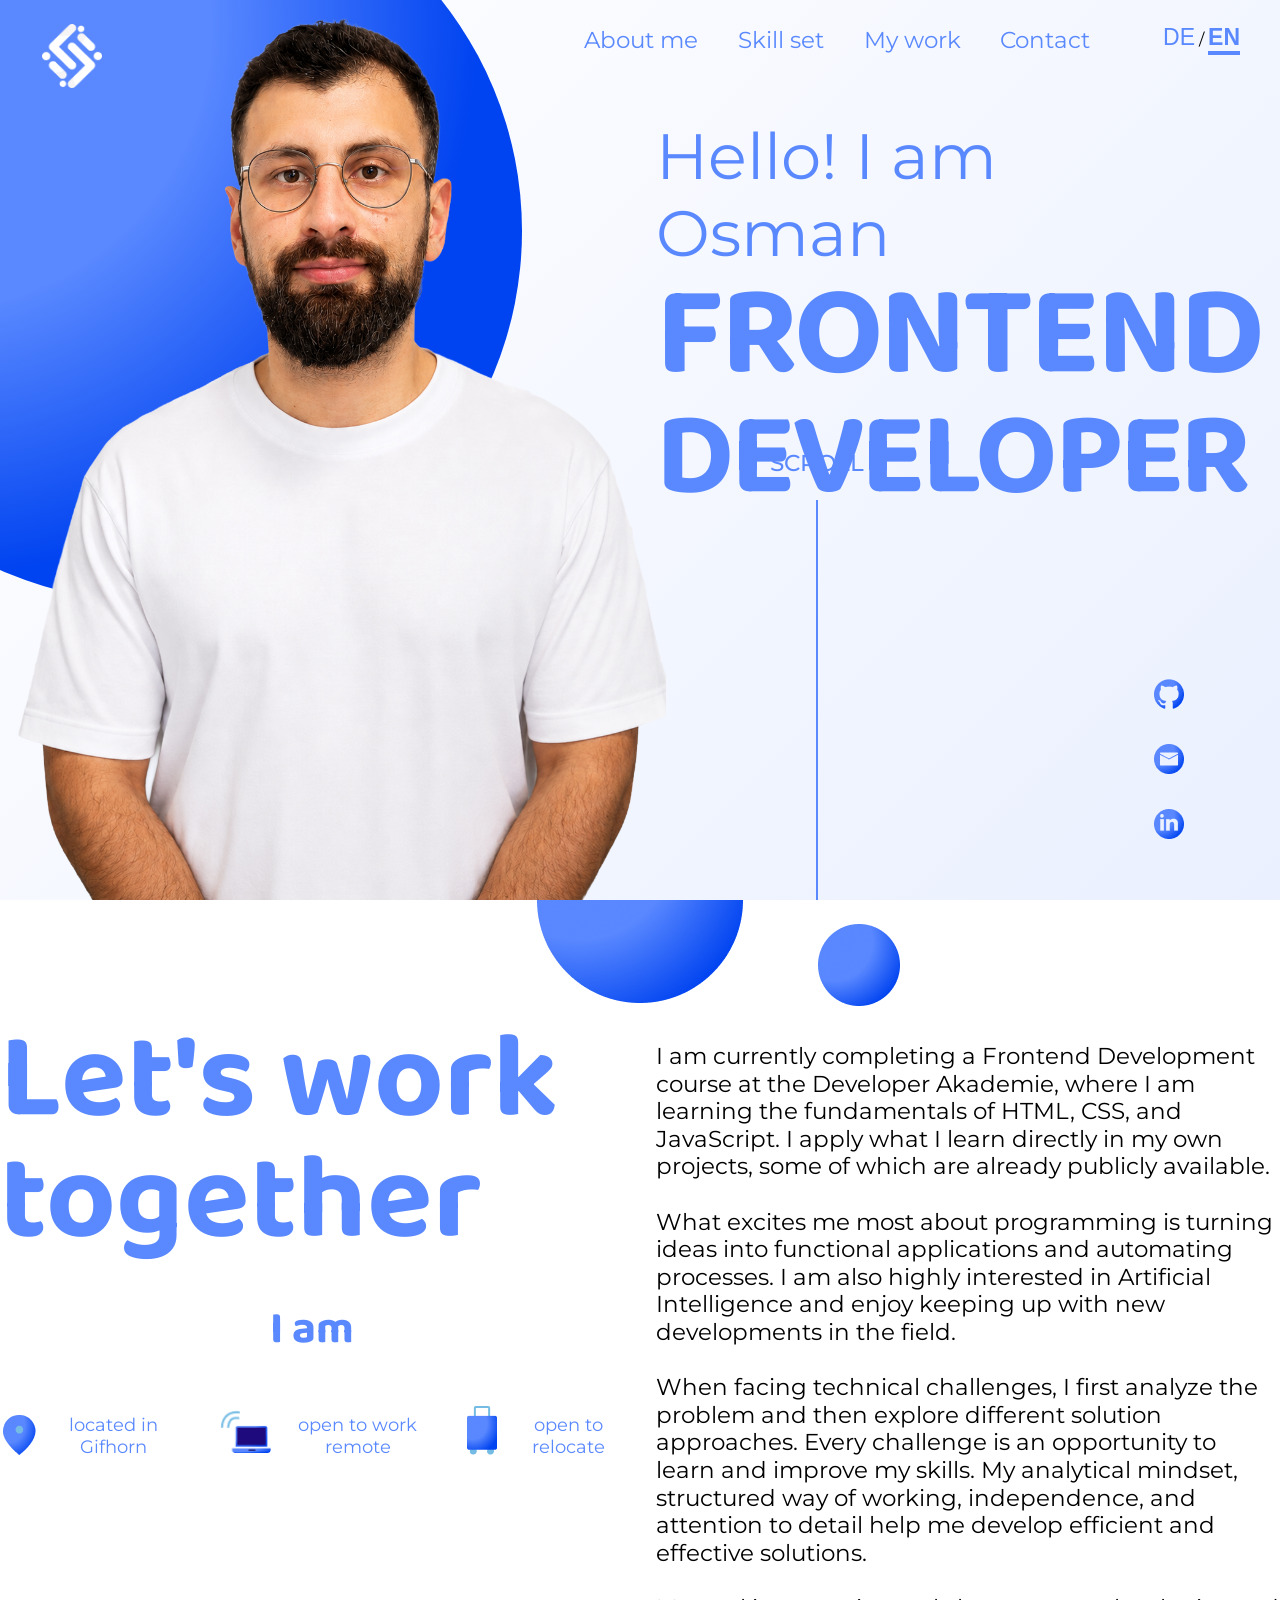
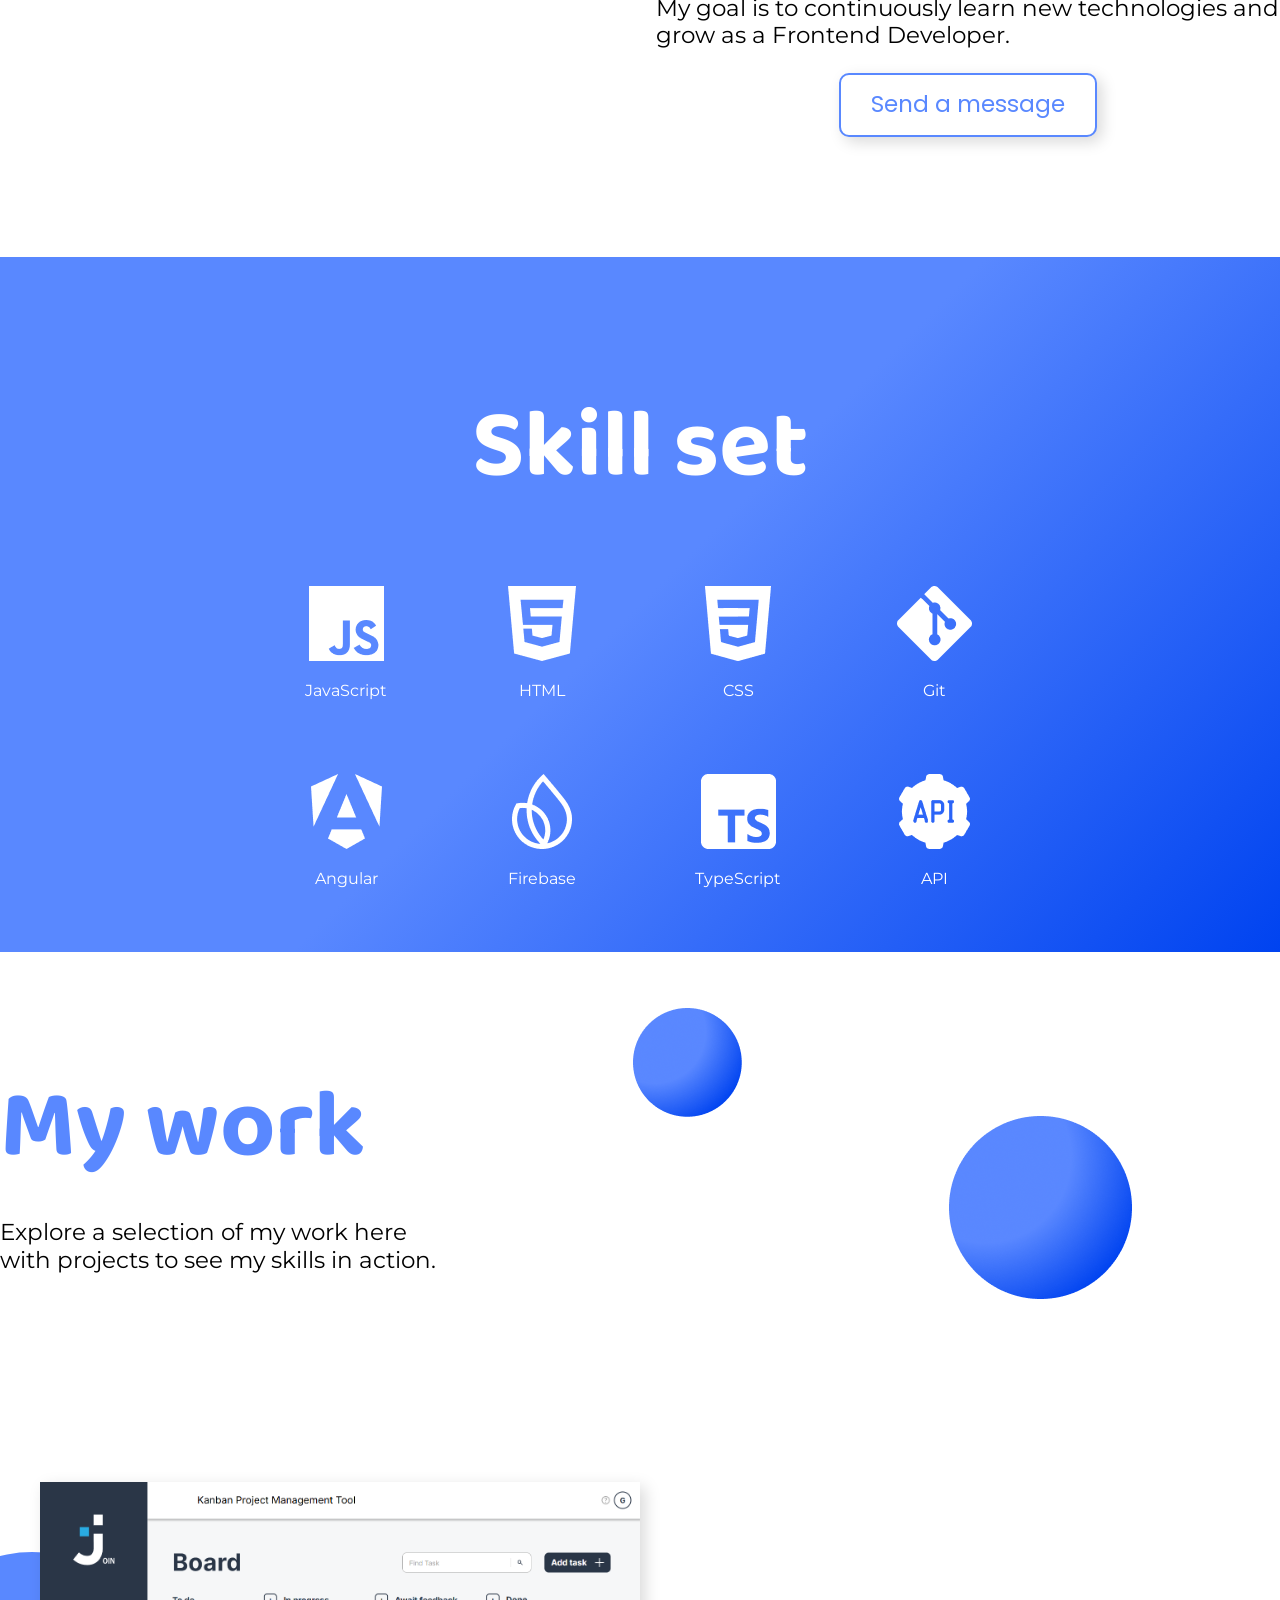
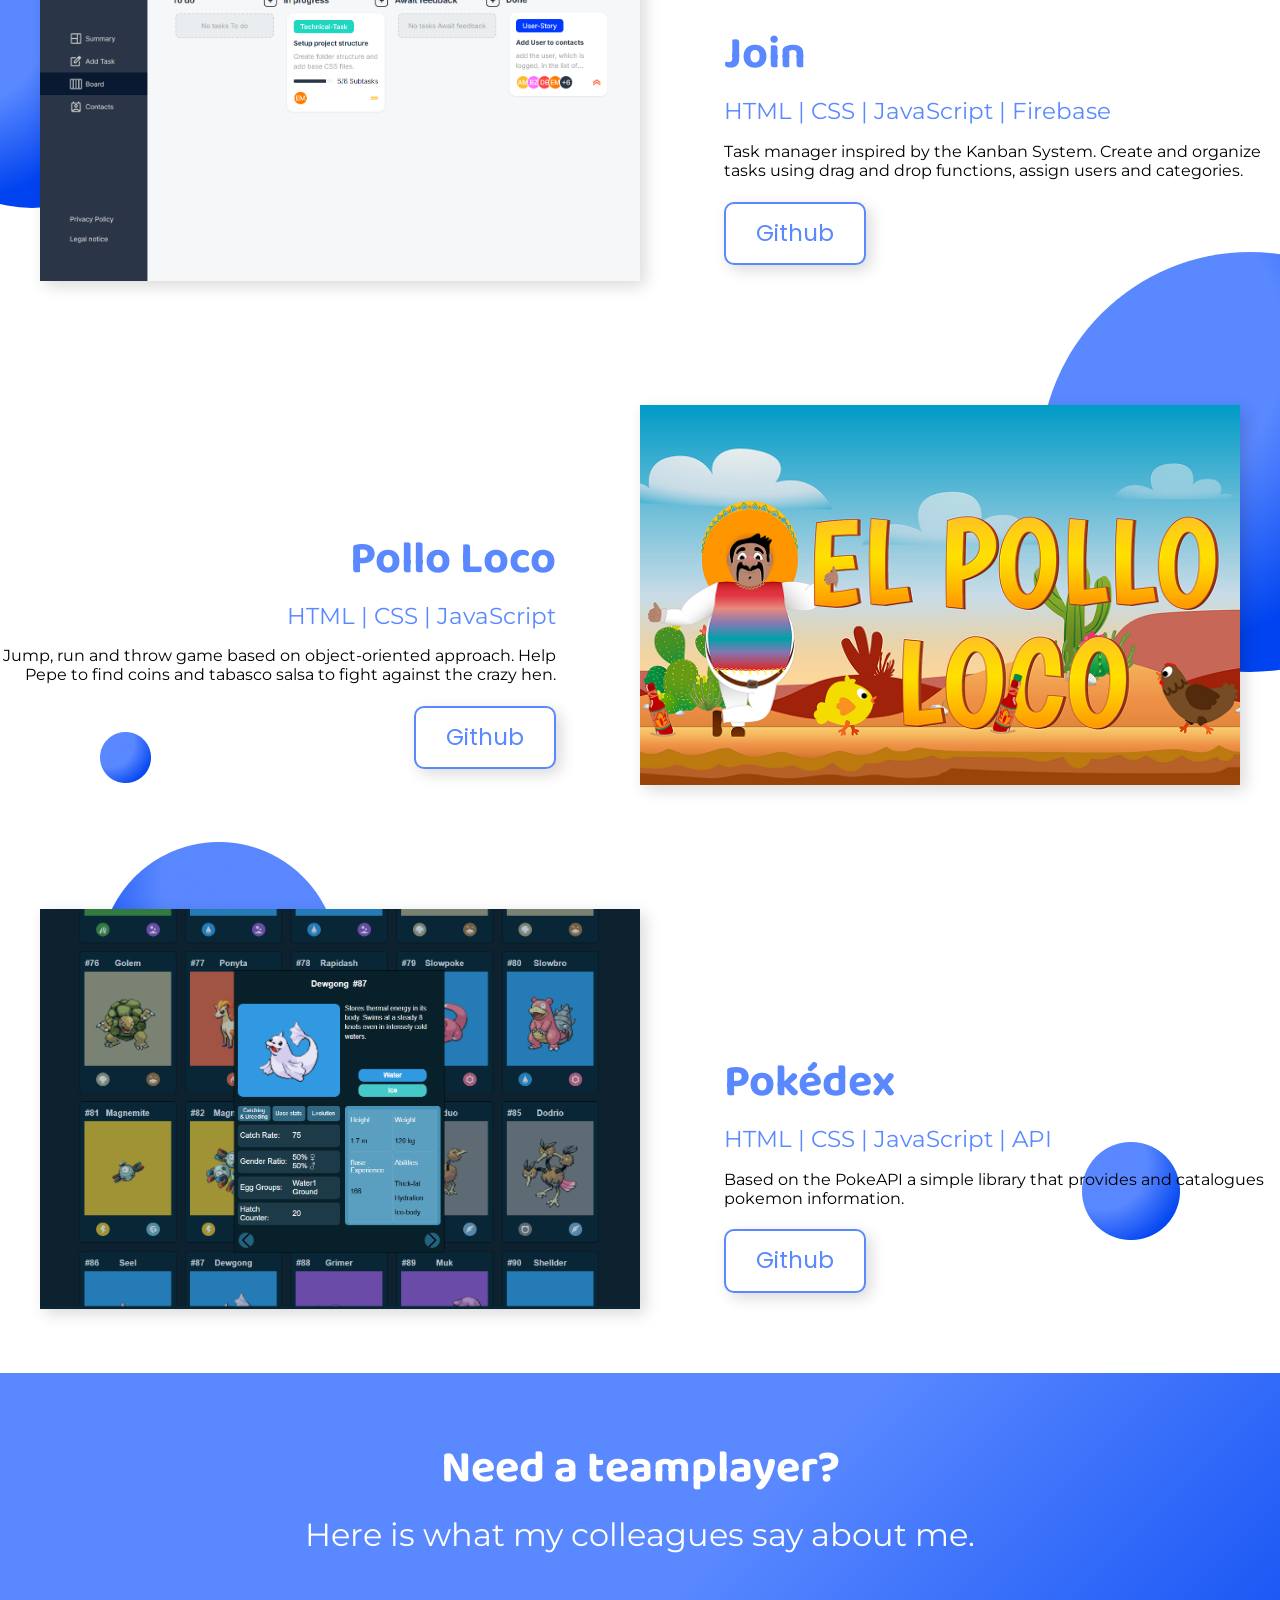
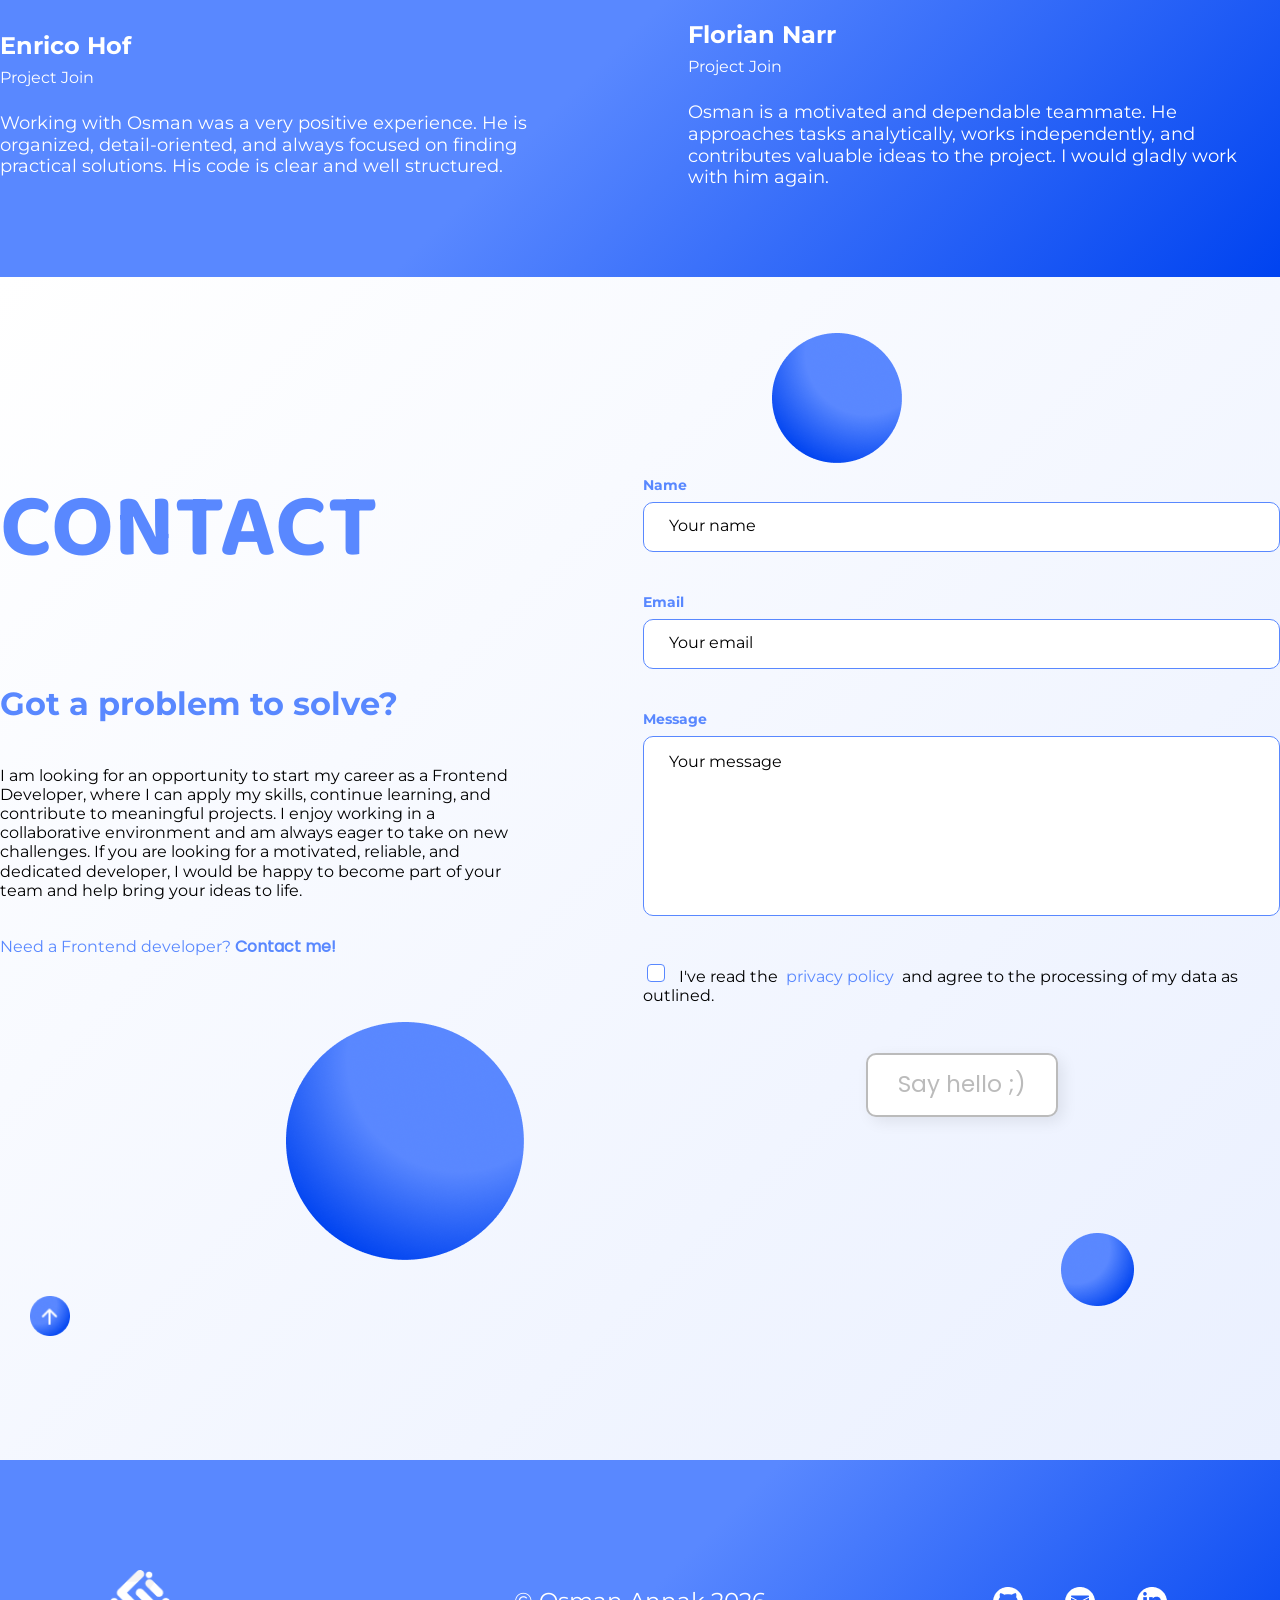
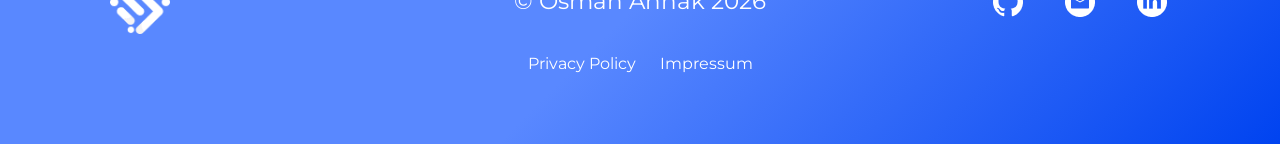
==== commit e60a1f95: "Enhance layout responsiveness and add AOS for animations; adjust padding in various sections and imp" ====
--- a/index.html
+++ b/index.html
@@ -7,6 +7,7 @@
     <title>Osman Annak | Frontend Developer</title>
     <link rel="icon" type="image/png" href="assets/icons/logo_blue.png">
 
+    <link rel="stylesheet" href="https://unpkg.com/aos@2.3.1/dist/aos.css">
     <link rel="stylesheet" href="style.css">
     <link rel="stylesheet" href="css/hero.css">
     <link rel="stylesheet" href="css/about.css">
@@ -182,7 +183,7 @@
                 with projects to see my skills in action.
             </h2>
         </div>
-        <div class="project">
+        <div class="project" data-aos="fade-right">
             <div class="project-image">
                 <a class="project-image-link" href="https://osman-annak.developerakademie.net/Join/index.html"
                     target="_blank" rel="noopener noreferrer" aria-label="Open Join project">
@@ -203,7 +204,7 @@
                 </div>
             </div>
         </div>
-        <div class="project project--reverse">
+        <div class="project project--reverse" data-aos="fade-left">
             <div class="project-image pollo-loco-image">
                 <a class="project-image-link"
                     href="https://osman-annak.developerakademie.net/modul-12/Pollo_Loco/index.html" target="_blank"
@@ -226,7 +227,7 @@
                 </div>
             </div>
         </div>
-        <div class="project">
+        <div class="project" data-aos="fade-right">
             <div class="project-image">
                 <a class="project-image-link"
                     href="https://osman-annak.developerakademie.net/modul-8/PokeAPI/index.html" target="_blank"
@@ -360,6 +361,7 @@
             <a href="legal-notice.html">Impressum</a>
         </nav>
     </footer>
+    <script src="https://unpkg.com/aos@2.3.1/dist/aos.js"></script>
     <script src="script.js"></script>
 </body>
 
--- a/style.css
+++ b/style.css
@@ -103,3 +103,17 @@
         padding: 12px 22px;
     }
 }
+
+@media (max-width: 1024px) {
+    body :is(.about-me-section, .skill-section, .project-section, .teamplayer-section, .contact-section) {
+        padding-left: 30px;
+        padding-right: 30px;
+    }
+}
+
+@media (max-width: 420px) {
+    body :is(.about-me-section, .skill-section, .project-section, .teamplayer-section, .contact-section) {
+        padding-left: 18px;
+        padding-right: 18px;
+    }
+}
--- a/css/about.css
+++ b/css/about.css
@@ -163,7 +163,7 @@
     .about-me-section {
         flex-direction: column;
         align-items: center;
-        padding: 164px 0;
+        padding: 164px 30px;
         text-align: left;
     }
 
@@ -198,6 +198,13 @@
         text-align: left;
     }
 
+    .information p {
+        width: 100%;
+        max-width: 100%;
+        box-sizing: border-box;
+        overflow-wrap: break-word;
+    }
+
     .ellipse-6 {
         top: 58px;
         right: 24px;
@@ -206,7 +213,7 @@
 
 @media (max-width: 420px) {
     .about-me-section {
-        padding: 96px 0;
+        padding: 96px 18px;
     }
 
     .work-together h1 {
--- a/css/skills.css
+++ b/css/skills.css
@@ -114,7 +114,7 @@
 
 @media (max-width: 1024px) {
     .skill-section {
-        padding: 64px 0;
+        padding: 64px 30px;
     }
 
     .skills {
@@ -126,7 +126,7 @@
 
 @media (max-width: 420px) {
     .skill-section {
-        padding: 56px 0;
+        padding: 56px 18px;
     }
 
     .skill-section h1 {
--- a/css/projects.css
+++ b/css/projects.css
@@ -206,7 +206,7 @@
 
 @media (max-width: 1024px) {
     .project-section {
-        padding: 100px 0;
+        padding: 100px 16px;
     }
 
     .project {
@@ -322,7 +322,7 @@
 
 @media (max-width: 420px) {
     .project-section {
-        padding: 64px 0;
+        padding: 64px 18px;
     }
 
     .my-work {
--- a/css/teamplayer.css
+++ b/css/teamplayer.css
@@ -98,7 +98,7 @@
 
 @media (max-width: 1024px) {
     .teamplayer-section {
-        padding: 100px 0;
+        padding: 100px 30px;
     }
 
     .teamplayer-header h1 {
@@ -133,7 +133,7 @@
 
 @media (max-width: 420px) {
     .teamplayer-section {
-        padding: 64px 0;
+        padding: 64px 18px;
     }
 
     .teamplayer-header h1 {
--- a/css/contact.css
+++ b/css/contact.css
@@ -422,7 +422,7 @@
 
 @media (max-width: 1024px) {
     .contact-section {
-        padding: 100px 0;
+        padding: 100px 30px;
     }
 
     .contact-data-wrapper {
@@ -481,7 +481,7 @@
 
 @media (max-width: 420px) {
     .contact-section {
-        padding: 72px 0;
+        padding: 72px 18px;
     }
 
     .contact h1 {
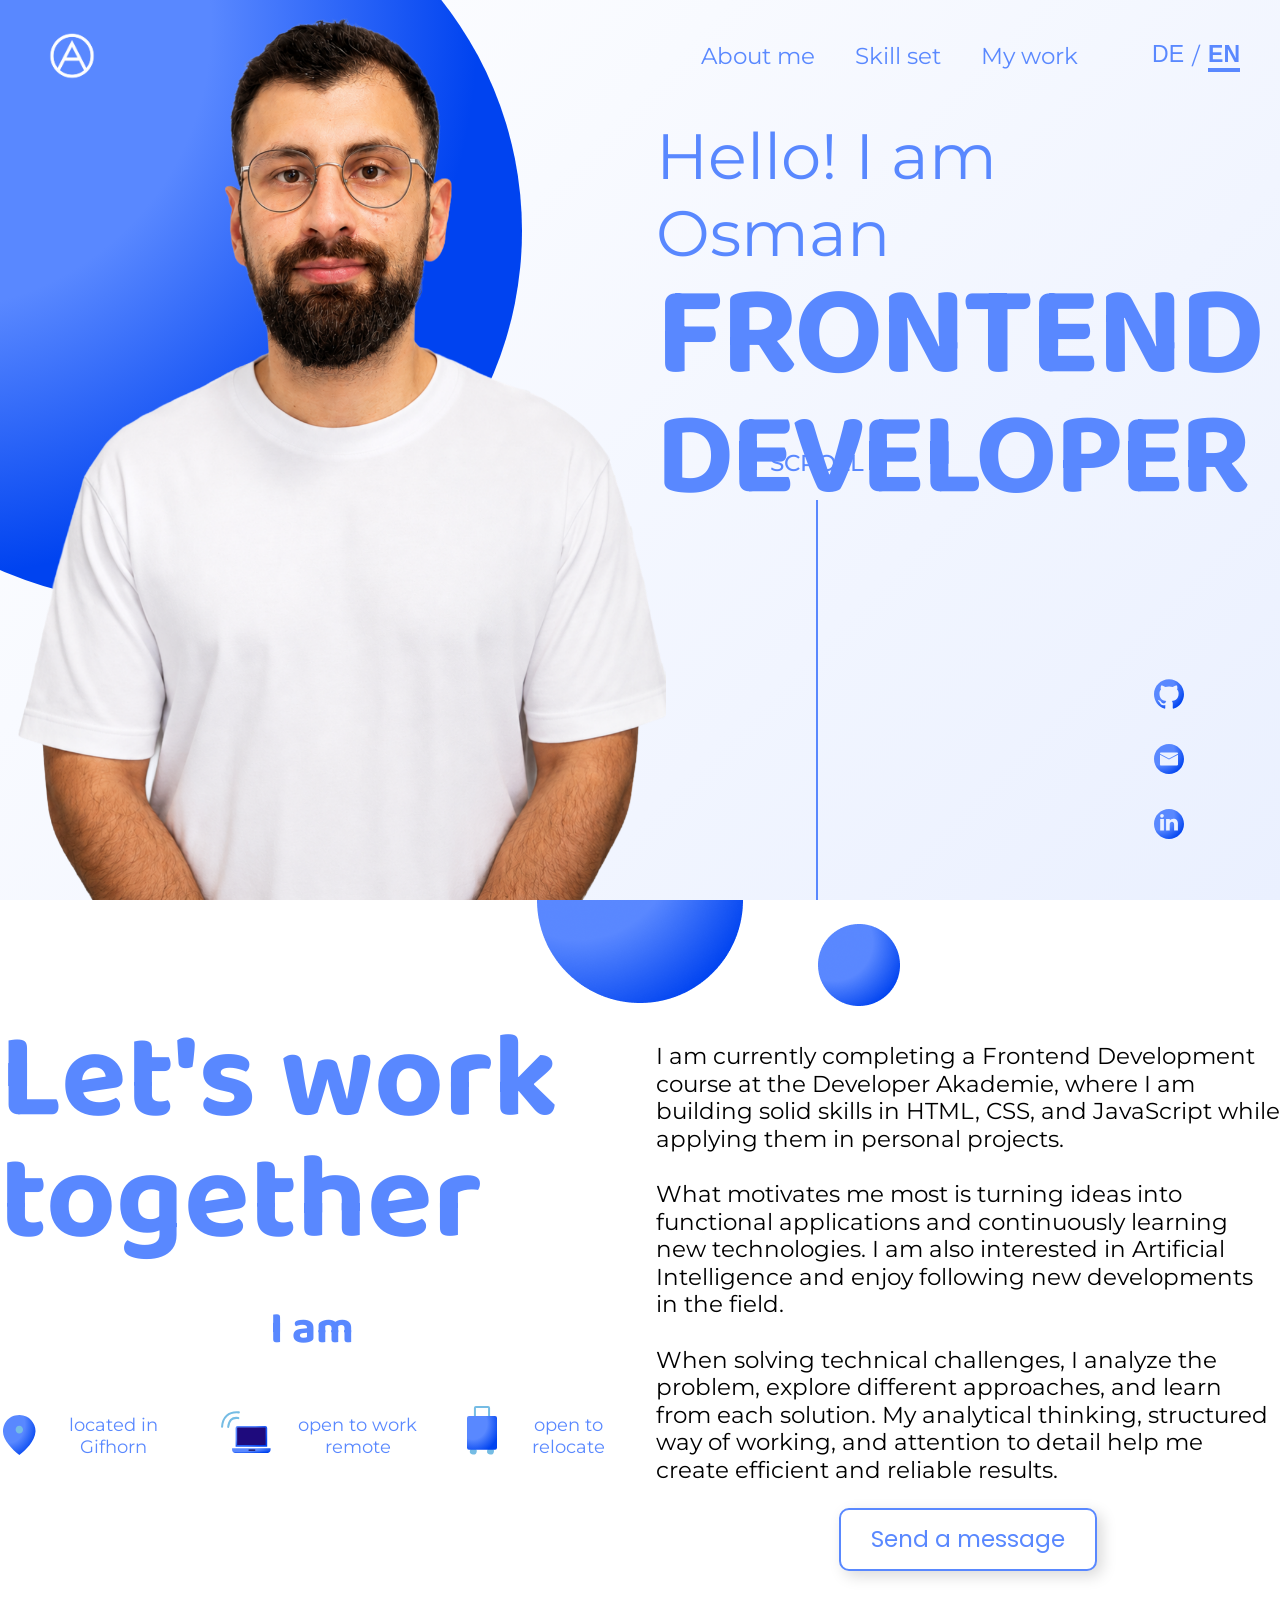
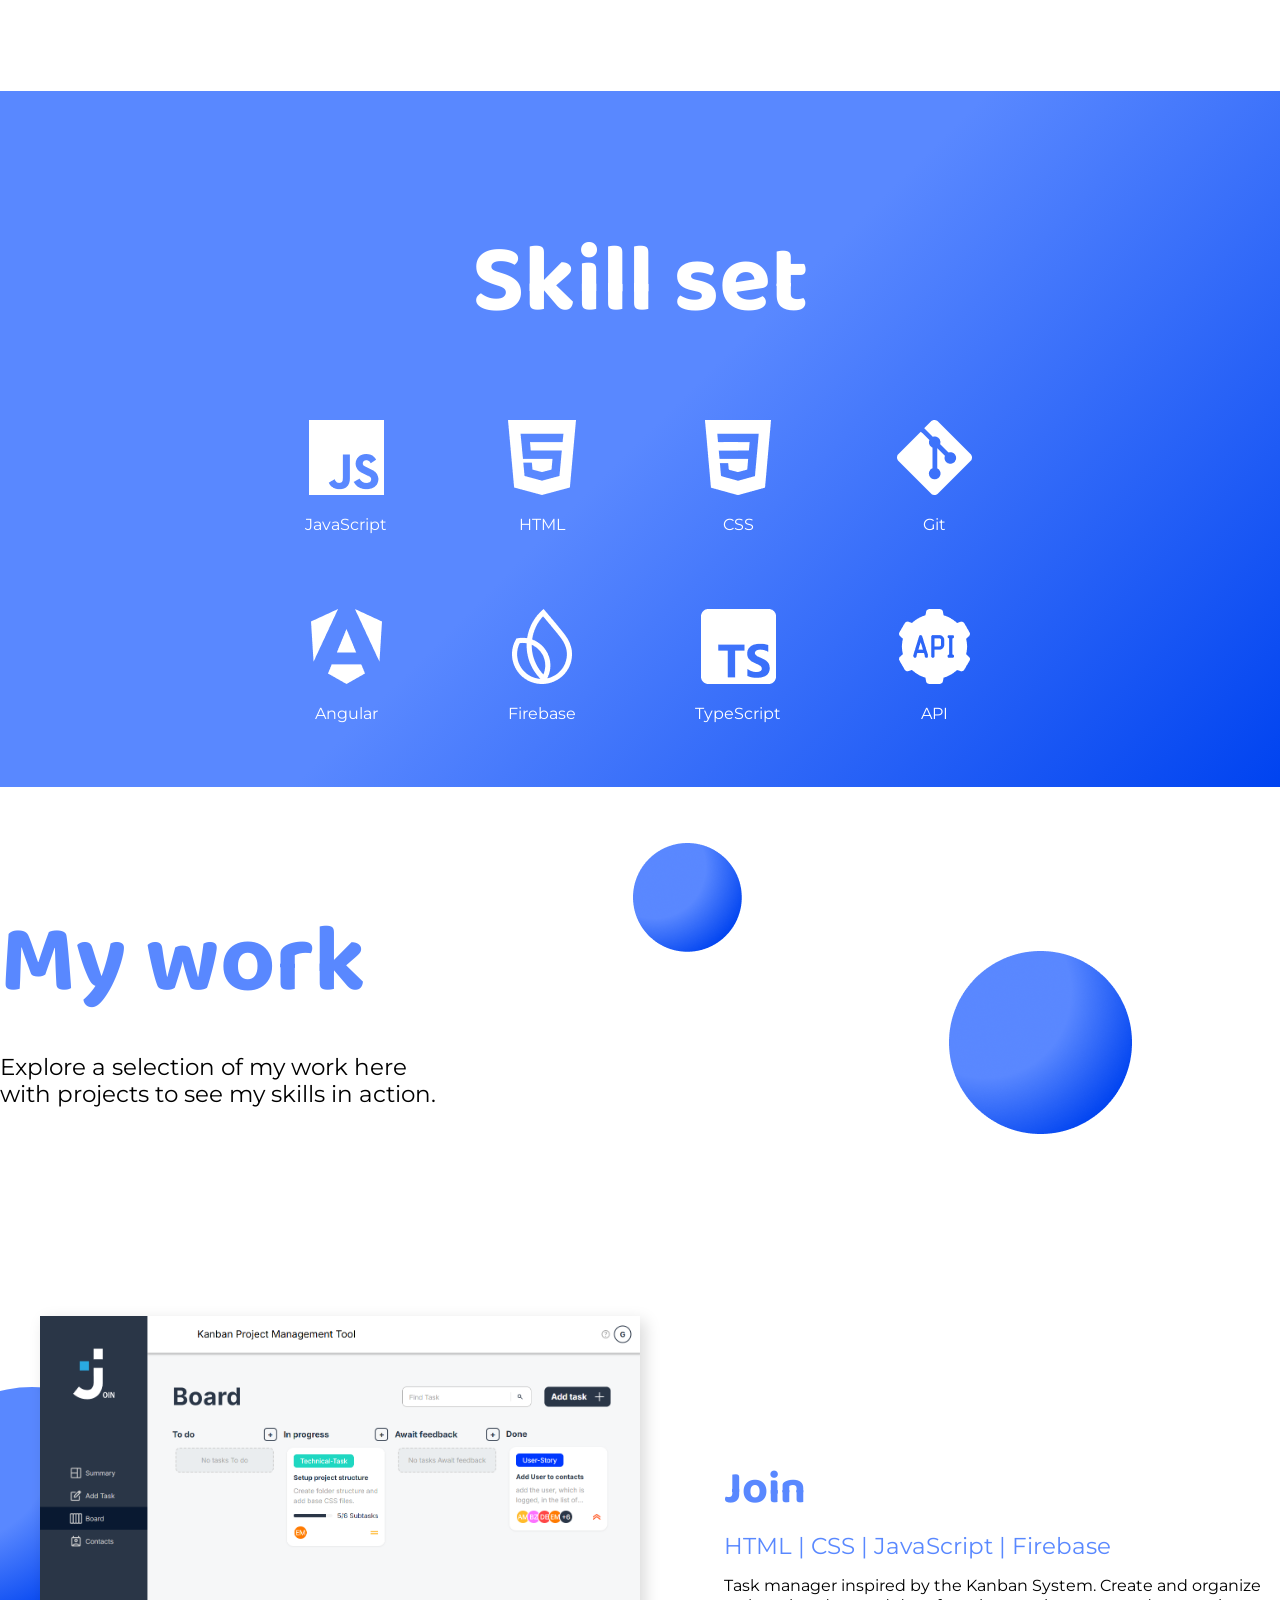
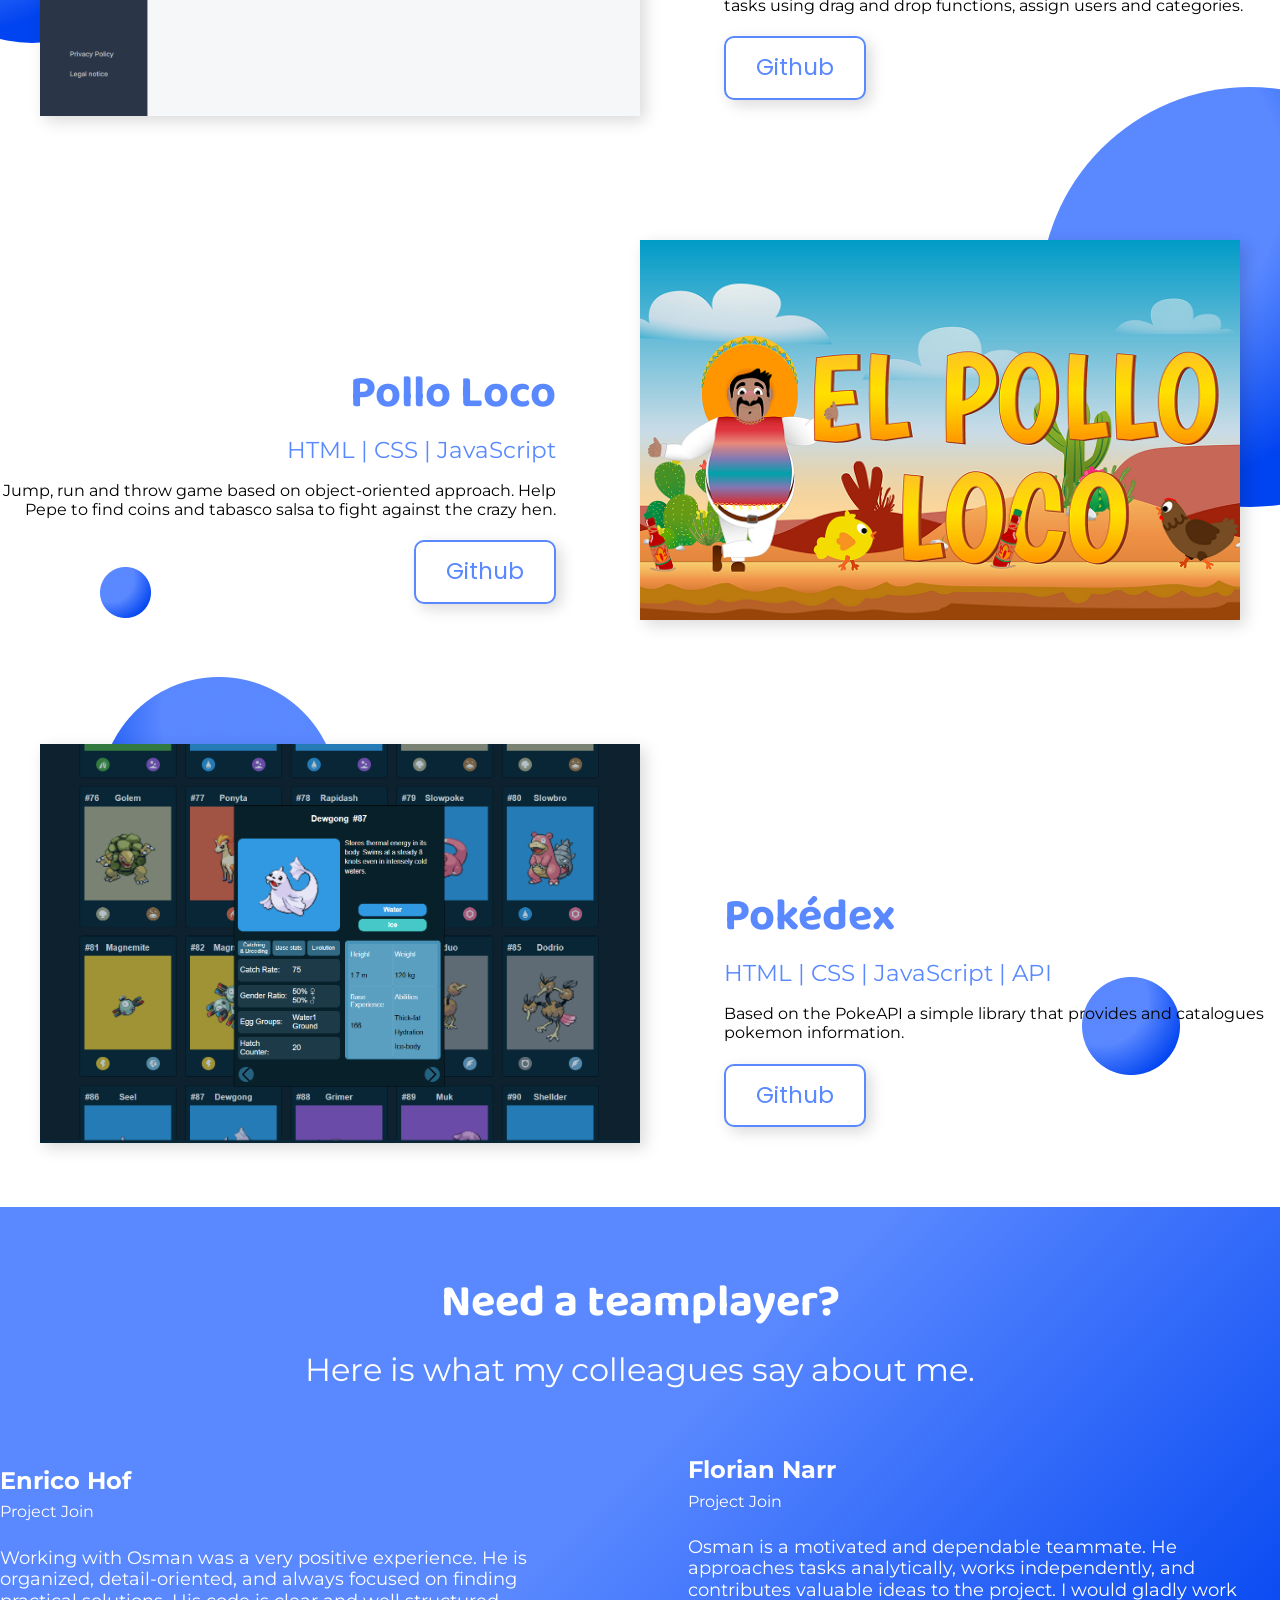
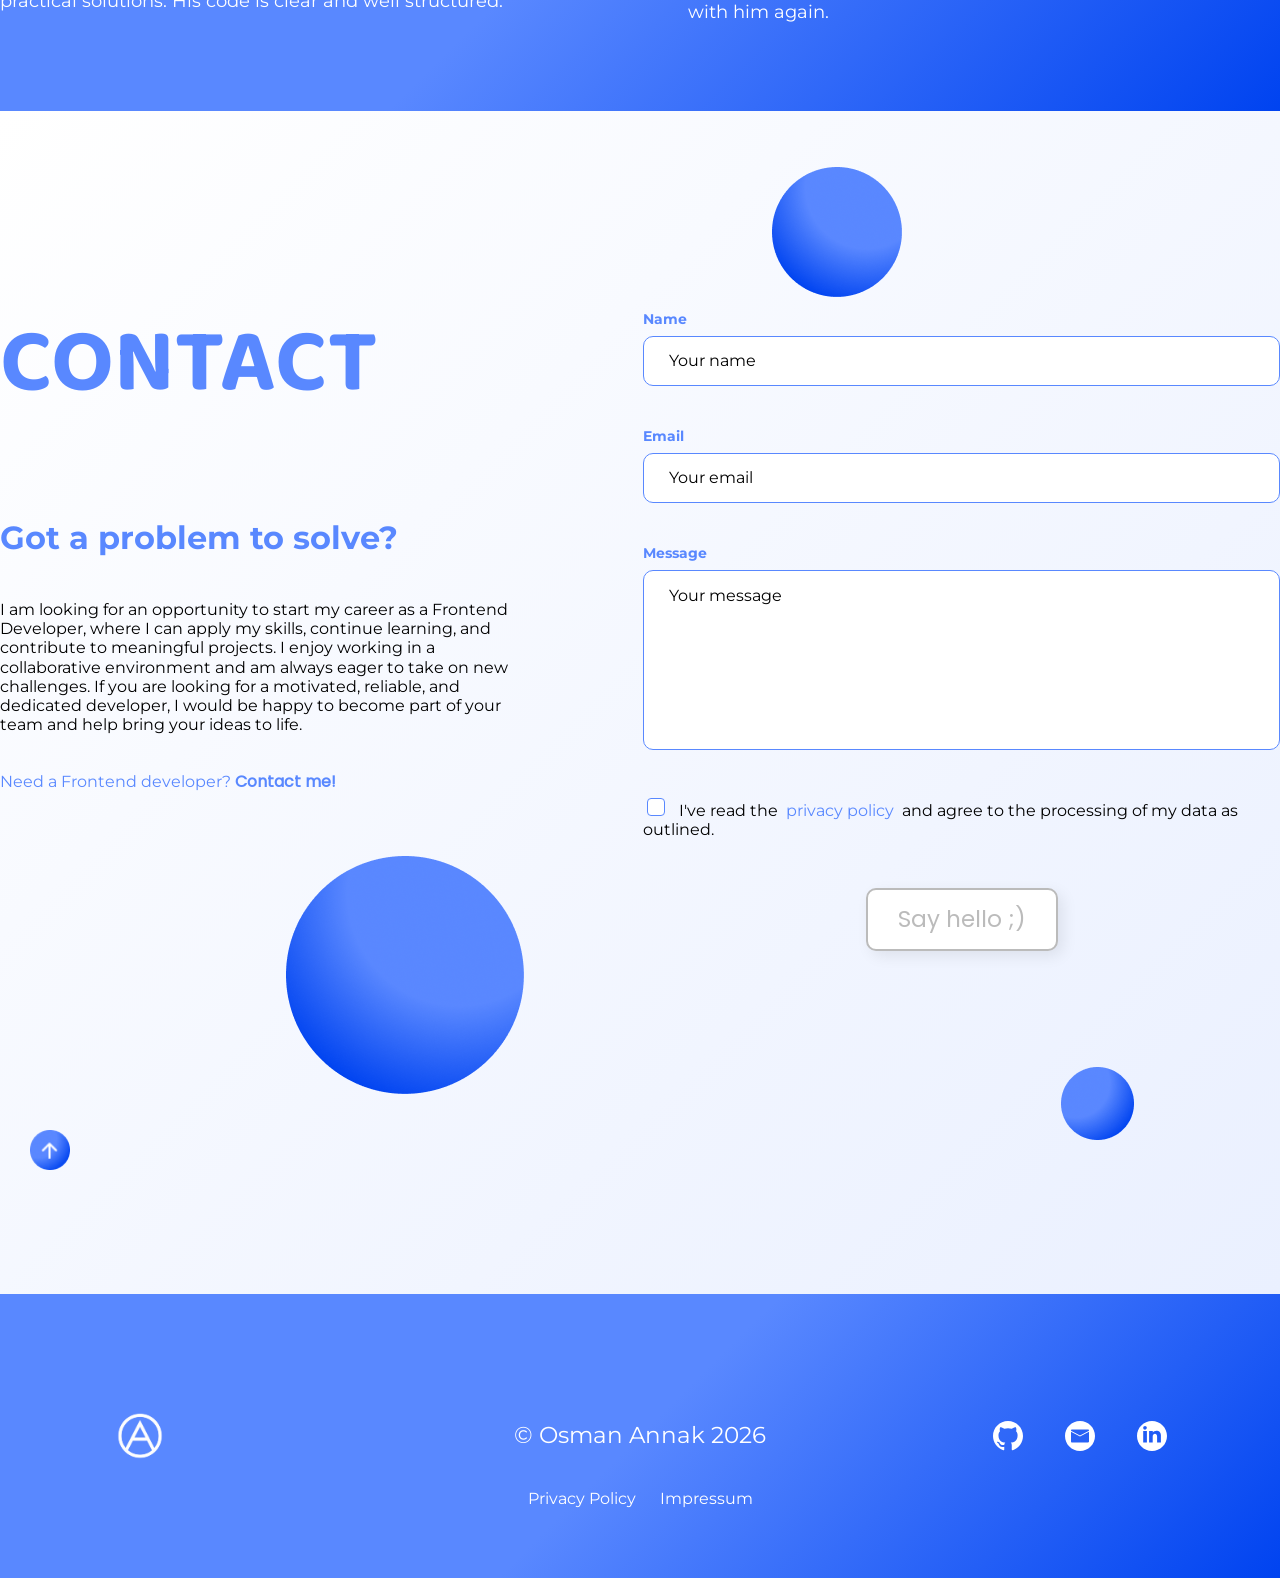
==== commit 1f21d47a: "Add AOS library and enhance footer animations; update icons and improve text content - Integrated AO" ====
--- a/index.html
+++ b/index.html
@@ -41,7 +41,6 @@
                     <a href="#about-me" data-label="About me" data-i18n="navAbout">About me</a>
                     <a href="#skill-set" data-label="Skill set" data-i18n="navSkills">Skill set</a>
                     <a href="#my-work" data-label="My work" data-i18n="navWork">My work</a>
-                    <a href="#contact" data-label="Contact" data-i18n="navContact">Contact</a>
                 </div>
                 <div class="language-switch">
                     <button type="button" class="language-button" data-language="de">DE</button>
@@ -51,7 +50,7 @@
 
             </div>
         </div>
-        <div class="introduction">
+        <div class="introduction" data-aos="fade-right">
             <h2 data-i18n="heroGreeting">Hello! I am Osman</h2>
             <h1>
                 <span class="title-line title-line-frontend">FRONTEND</span>
@@ -59,7 +58,7 @@
             </h1>
             <img class="hero-profile-image-mobile" src="assets/img/me.png" alt="">
         </div>
-        <img class="hero-profile-image" src="assets/img/me.png" alt="">
+        <img class="hero-profile-image" src="assets/img/me.png" alt="" data-aos="fade-left">
         <div class="scroll">
             <p>SCROLL</p>
             <hr>
@@ -70,66 +69,60 @@
         </div>
         <nav class="social-links" aria-label="Social media links">
             <a href="https://github.com/OsmanAnk" target="_blank" rel="noopener noreferrer" aria-label="GitHub">
-                <img src="assets/icons/Github button s2.png" alt="">
+                <img src="assets/icons/Github button s2.svg" alt="">
 
             </a>
             <a href="mailto:osman.annak@hotmail.de" aria-label="E-Mail">
-                <img src="assets/icons/Email button s2.png" alt="">
+                <img src="assets/icons/Email button s2.svg" alt="">
             </a>
             <a href="https://www.linkedin.com/in/osman-annak-0b4531206/" target="_blank" rel="noopener noreferrer"
                 aria-label="LinkedIn">
-                <img src="assets/icons/Linkedin button s2.png" alt="">
+                <img src="assets/icons/Linkedin button s2.svg" alt="">
             </a>
         </nav>
         <div class="ellipse-3"></div>
-        <img class="ellipse-5-widescreen" src="assets/img/Ellipse 5.png" alt="">
     </section>
     <section class="about-me-section" id="about-me">
-        <div class="work-together">
+        <div class="work-together" data-aos="fade-right">
             <h1 data-i18n-html="aboutTitle">Let's work <br> together</h1>
             <div class="location">
                 <p data-i18n="locationIntro">I am</p>
                 <div class="location-work">
                     <div class="located">
                         <div class="located-icon-container">
-                            <img id="located" src="assets/icons/Icon Location.png" alt="">
+                            <img id="located" src="assets/icons/Icon Location.svg" alt="">
                         </div>
                         <p data-i18n="locationLocated">located in Gifhorn</p>
                     </div>
                     <div class="remote">
                         <div class="remote-icon-container">
-                            <img id="remote" src="assets/icons/Icon Remote.png" alt="">
+                            <img id="remote" src="assets/icons/Icon Remote.svg" alt="">
                         </div>
                         <p data-i18n="locationRemote">open to work remote</p>
                     </div>
                     <div class="relocate">
                         <div class="relocate-icon-container">
-                            <img id="relocate" src="assets/icons/Icon Relocate.png" alt="">
+                            <img id="relocate" src="assets/icons/Icon Relocate.svg" alt="">
                         </div>
                         <p data-i18n="locationRelocate">open to relocate</p>
                     </div>
                 </div>
             </div>
         </div>
-        <div class="information">
+        <div class="information" data-aos="fade-left">
             <p data-i18n-html="aboutText">I am currently completing a Frontend Development course at the Developer
-                Akademie, where I am learning
-                the fundamentals of HTML, CSS, and JavaScript. I apply what I learn directly in my own projects, some of
-                which are already publicly available.
-                <br>
-                <br>
-                What excites me most about programming is turning ideas into functional applications and automating
-                processes. I am also highly interested in Artificial Intelligence and enjoy keeping up with new
-                developments in the field.
-                <br>
-                <br>
-                When facing technical challenges, I first analyze the problem and then explore different solution
-                approaches. Every challenge is an opportunity to learn and improve my skills. My analytical mindset,
-                structured way of working, independence, and attention to detail help me develop efficient and effective
-                solutions.
-                <br>
-                <br>
-                My goal is to continuously learn new technologies and grow as a Frontend Developer.
+                Akademie, where I am building solid skills in HTML, CSS, and JavaScript while applying them in personal
+                projects.
+                <br>
+                <br>
+                What motivates me most is turning ideas into functional applications and continuously learning new
+                technologies. I am also interested in Artificial Intelligence and enjoy following new developments in
+                the field.
+                <br>
+                <br>
+                When solving technical challenges, I analyze the problem, explore different approaches, and learn from
+                each solution. My analytical thinking, structured way of working, and attention to detail help me create
+                efficient and reliable results.
             </p>
             <a class="btn" href="#contact" data-i18n="sendMessage">Send a message</a>
         </div>
@@ -137,10 +130,10 @@
         <img class="ellipse-6" src="assets/img/Ellipse 6.png" alt="">
     </section>
     <section class="skill-section" id="skill-set">
-        <div class="skill-set">
+        <div class="skill-set" data-aos="fade-right">
             <h1 data-i18n="skillsTitle">Skill set</h1>
         </div>
-        <div class="skills">
+        <div class="skills" data-aos="fade-left">
             <div class="javascript">
                 <img src="assets/icons/JavScript.png" alt="javascript">
                 <span data-label="JavaScript">JavaScript</span>
@@ -176,7 +169,7 @@
         </div>
     </section>
     <section class="project-section" id="my-work">
-        <div class="my-work">
+        <div class="my-work" data-aos="fade-right">
             <h1 data-i18n="workTitle">My work</h1>
             <h2 data-i18n-html="workSubtitle">Explore a selection of my work here
                 <br>
@@ -258,11 +251,11 @@
         <img class="ellipse-12" src="assets/img/Ellipse 12.png" alt="">
     </section>
     <section class="teamplayer-section">
-        <div class="teamplayer-header">
+        <div class="teamplayer-header" data-aos="fade-right">
             <h1 data-i18n="teamTitle">Need a teamplayer?</h1>
             <h2 data-i18n="teamSubtitle">Here is what my colleagues say about me.</h2>
         </div>
-        <div class="persons">
+        <div class="persons" data-aos="fade-left">
             <div class="person">
                 <h3>Enrico Hof</h3>
                 <h5 data-i18n="projectJoin">Project Join</h5>
@@ -281,7 +274,7 @@
     </section>
     <section class="contact-section" id="contact">
         <div class="contact-data-wrapper">
-            <div class="contact">
+            <div class="contact" data-aos="fade-right">
                 <h1 data-i18n="contactTitle">CONTACT</h1>
                 <h2 data-i18n="contactSubtitle">Got a problem to solve?</h2>
                 <h3 data-i18n="contactText">I am looking for an opportunity to start my career as a Frontend Developer,
@@ -292,7 +285,7 @@
                     ideas to life.</h3>
                 <h4 data-i18n-html="contactCta">Need a Frontend developer? <span>Contact me!</span></h4>
             </div>
-            <form class="your-data" id="contact-form" novalidate>
+            <form class="your-data" id="contact-form" novalidate data-aos="fade-left">
                 <div class="text-inputs">
                     <div class="form-field" data-field="name">
                         <label for="name" data-i18n="nameLabel">Name</label>
@@ -340,20 +333,20 @@
 
     </section>
     <footer class="footer-section">
-        <a class="footer-logo-link" href="index.html" aria-label="Go to homepage">
+        <a class="footer-logo-link" href="index.html" aria-label="Go to homepage" data-aos="fade-right">
             <img class="footer-logo" src="assets/icons/logo.png" alt="logo">
         </a>
         <h2>&copy; Osman Annak 2026</h2>
-        <nav class="footer-socials" aria-label="Social media links">
+        <nav class="footer-socials" aria-label="Social media links" data-aos="fade-left">
             <a href="https://github.com/OsmanAnk" target="_blank" rel="noopener noreferrer" aria-label="GitHub">
-                <img src="assets/icons/Github button-footer.png" alt="">
+                <img src="assets/icons/Github button-footer.svg" alt="">
             </a>
             <a href="mailto:osman.annak@hotmail.de" aria-label="E-Mail">
-                <img src="assets/icons/Email button-footer.png" alt="">
+                <img src="assets/icons/Email button-footer.svg" alt="">
             </a>
             <a href="https://www.linkedin.com/in/osman-annak-0b4531206/" target="_blank" rel="noopener noreferrer"
                 aria-label="LinkedIn">
-                <img src="assets/icons/Linkedin button-footer.png" alt="">
+                <img src="assets/icons/Linkedin button-footer.svg" alt="">
             </a>
         </nav>
         <nav class="footer-legal-links" aria-label="Legal links">
@@ -365,5 +358,4 @@
     <script src="script.js"></script>
 </body>
 
-</html>
-
+</html>
--- a/css/hero.css
+++ b/css/hero.css
@@ -19,7 +19,7 @@
     display: flex;
     flex-direction: row;
     justify-content: space-between;
-    align-items: flex-start;
+    align-items: center;
     padding: 24px 40px;
     box-sizing: border-box;
     z-index: 999;
@@ -84,6 +84,14 @@
 .navbar-inner a:hover {
     cursor: pointer;
     font-weight: 700;
+}
+
+.language-switch {
+    display: flex;
+    align-items: center;
+    gap: 8px;
+    color: #5988FF;
+    font-size: 23px;
 }
 
 .language-button {
@@ -134,18 +142,6 @@
     aspect-ratio: 1 / 1;
     border-radius: 50%;
     background: radial-gradient(74.22% 74.22% at 19.79% 22.42%, #5988FF 6.25%, #5988FF 51.56%, #0043F0 100%);
-}
-
-.ellipse-5-widescreen {
-    display: none;
-    position: absolute;
-    width: 206px;
-    height: 206px;
-    bottom: -103px;
-    left: 50%;
-    transform: translateX(-50%);
-    z-index: 0;
-    pointer-events: none;
 }
 
 @media (min-width: 2600px) {
@@ -182,9 +178,9 @@
 
 @media (min-width: 2600px) {
     .hero-profile-image {
-        left: max(0px, calc((100vw - var(--content-max-width)) / 2));
+        left: max(0px, calc((100vw - var(--content-max-width)) / 2 - 225px));
         max-width: min(48vw, 1480px);
-        height: 75vh;
+        height: 70vh;
         transform: none;
     }
 }
@@ -564,4 +560,3 @@
         font-size: 44px;
     }
 }
-
--- a/css/about.css
+++ b/css/about.css
@@ -80,17 +80,17 @@
 }
 
 #located:hover {
-    content: url("../assets/icons/Icon Location hover.png");
+    content: url("../assets/icons/Icon Location hover.svg");
     width: 36px;
 }
 
 #remote:hover {
-    content: url("../assets/icons/Icon Remote hover.png");
+    content: url("../assets/icons/Icon Remote hover.svg");
     width: 64px;
 }
 
 #relocate:hover {
-    content: url("../assets/icons/Icon Relocate hover.png");
+    content: url("../assets/icons/Icon Relocate hover.svg");
     width: 36px;
 }
 
@@ -157,6 +157,18 @@
     position: absolute;
     top: 24px;
     right: 380px;
+}
+
+@media (min-width: 2600px) {
+    .about-me-section {
+        overflow: visible;
+    }
+
+    .ellipse-5 {
+        left: 50%;
+        transform: translateX(-50%);
+        z-index: 999;
+    }
 }
 
 @media (max-width: 1024px) {
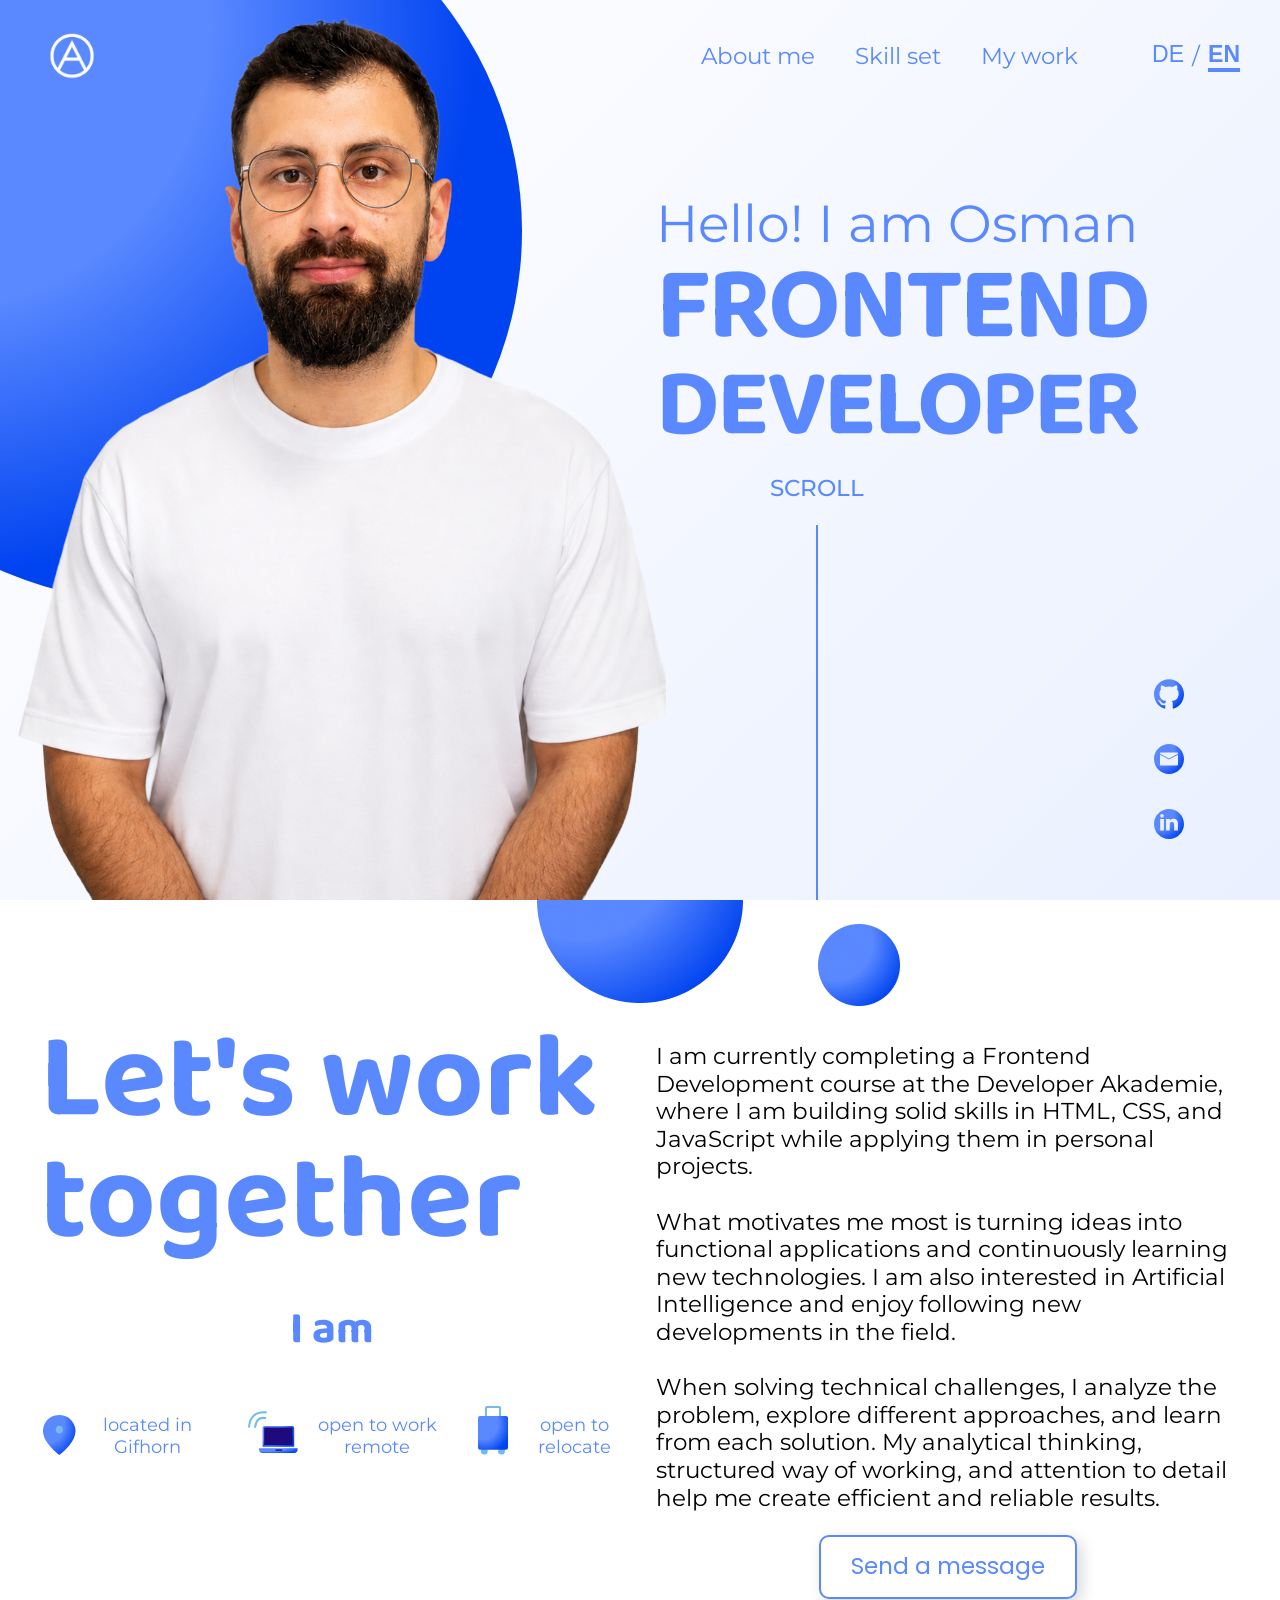
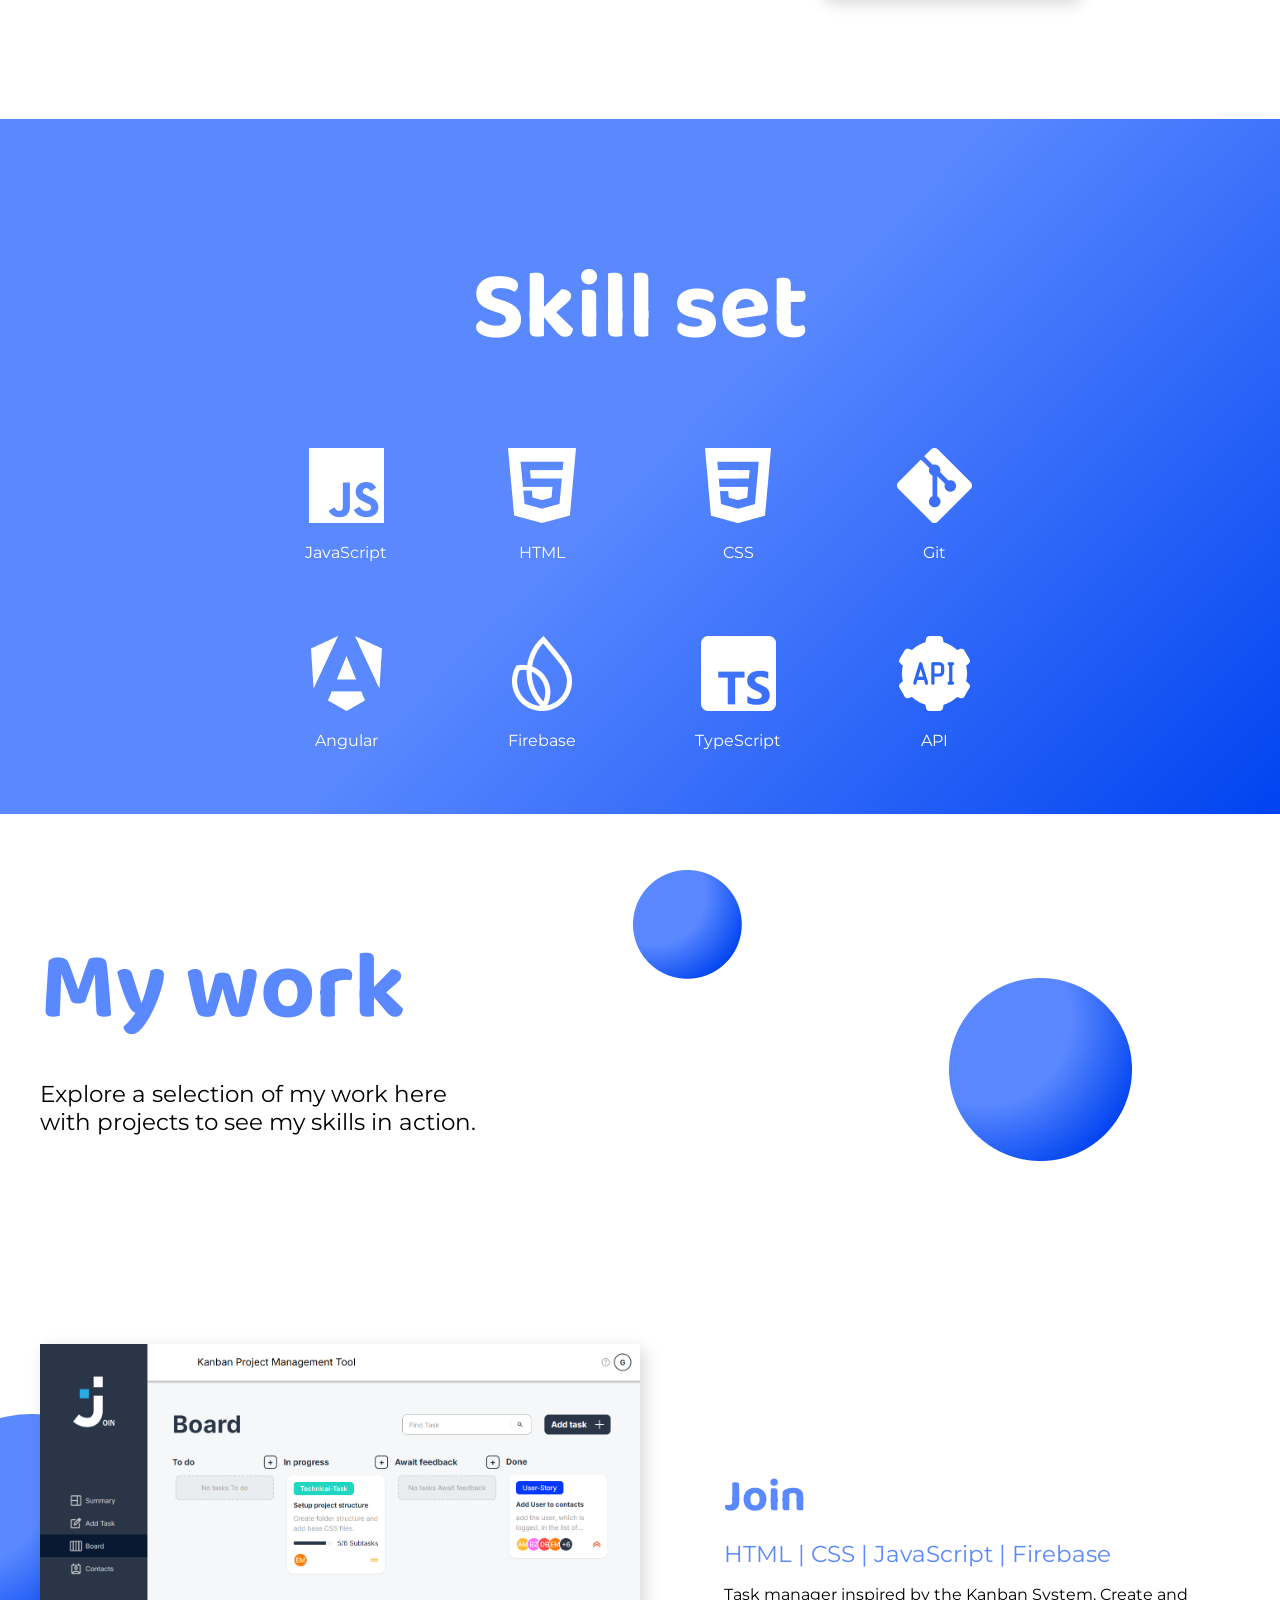
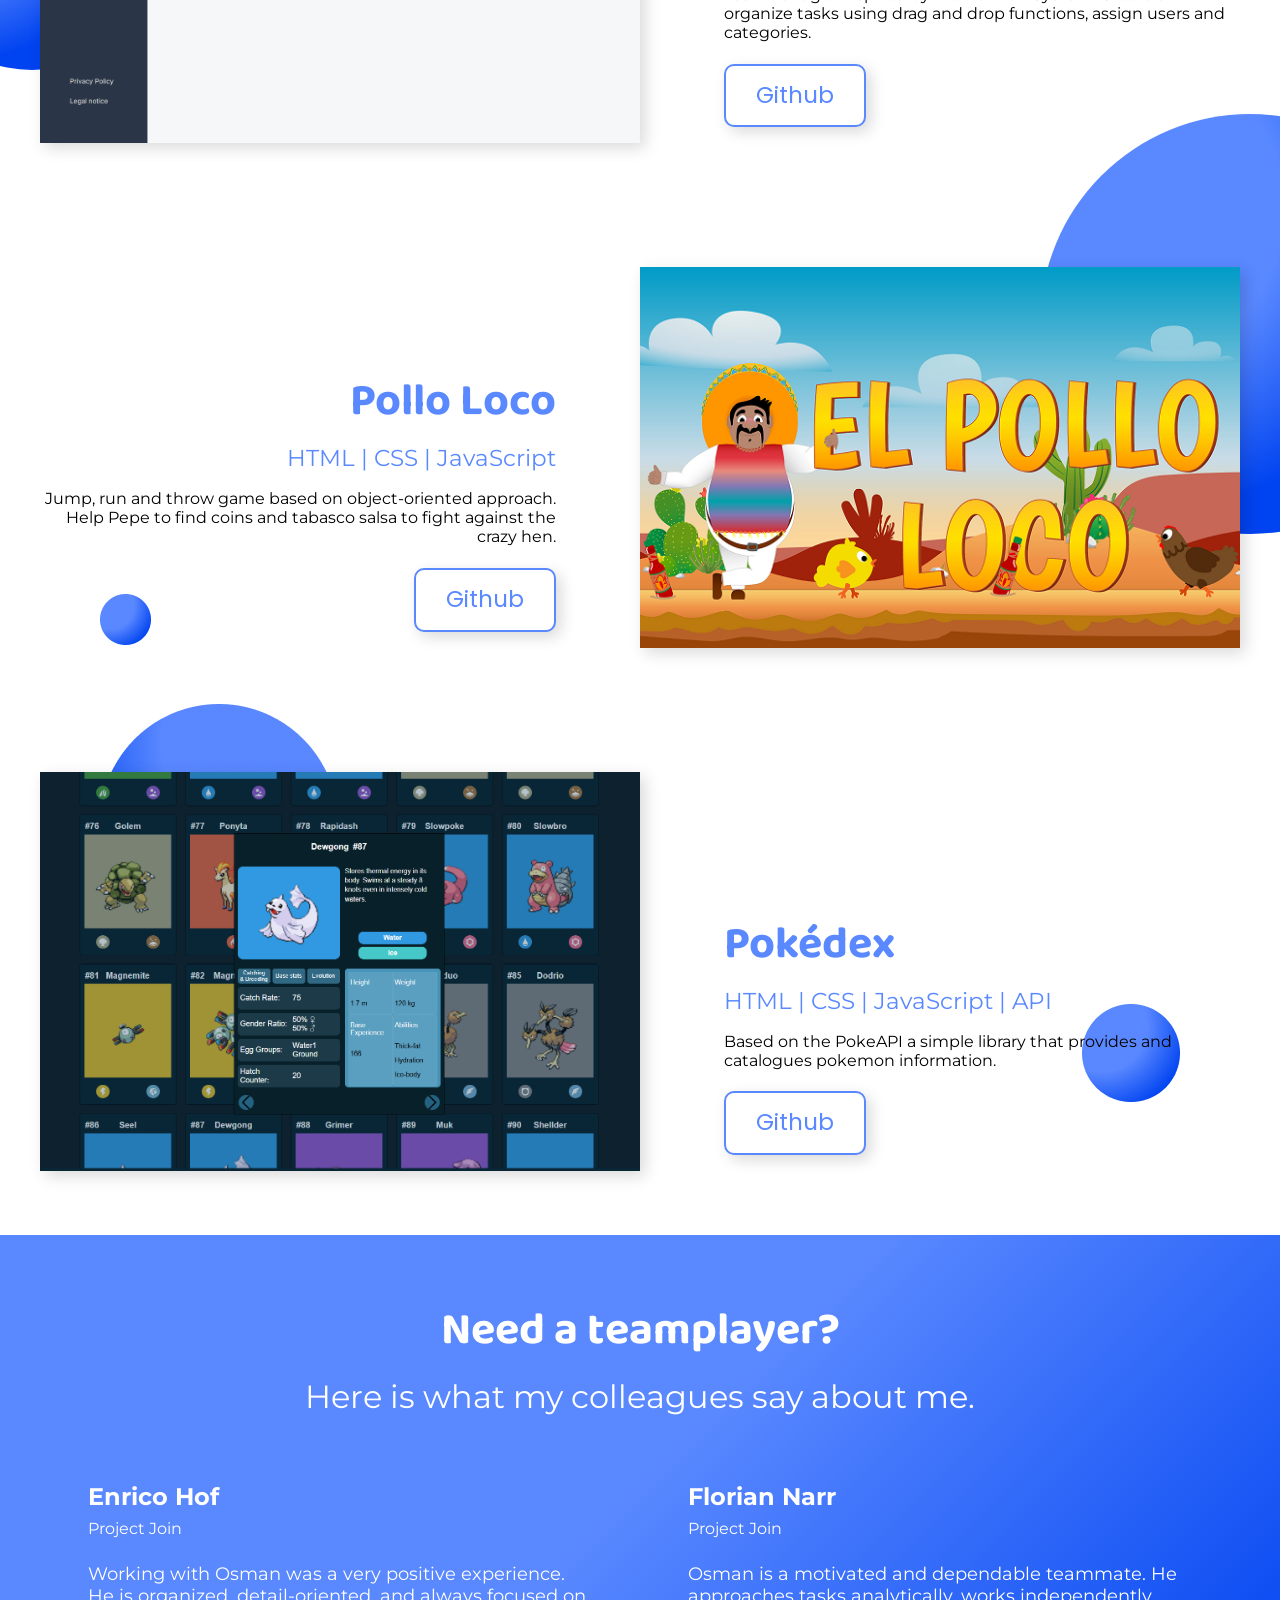
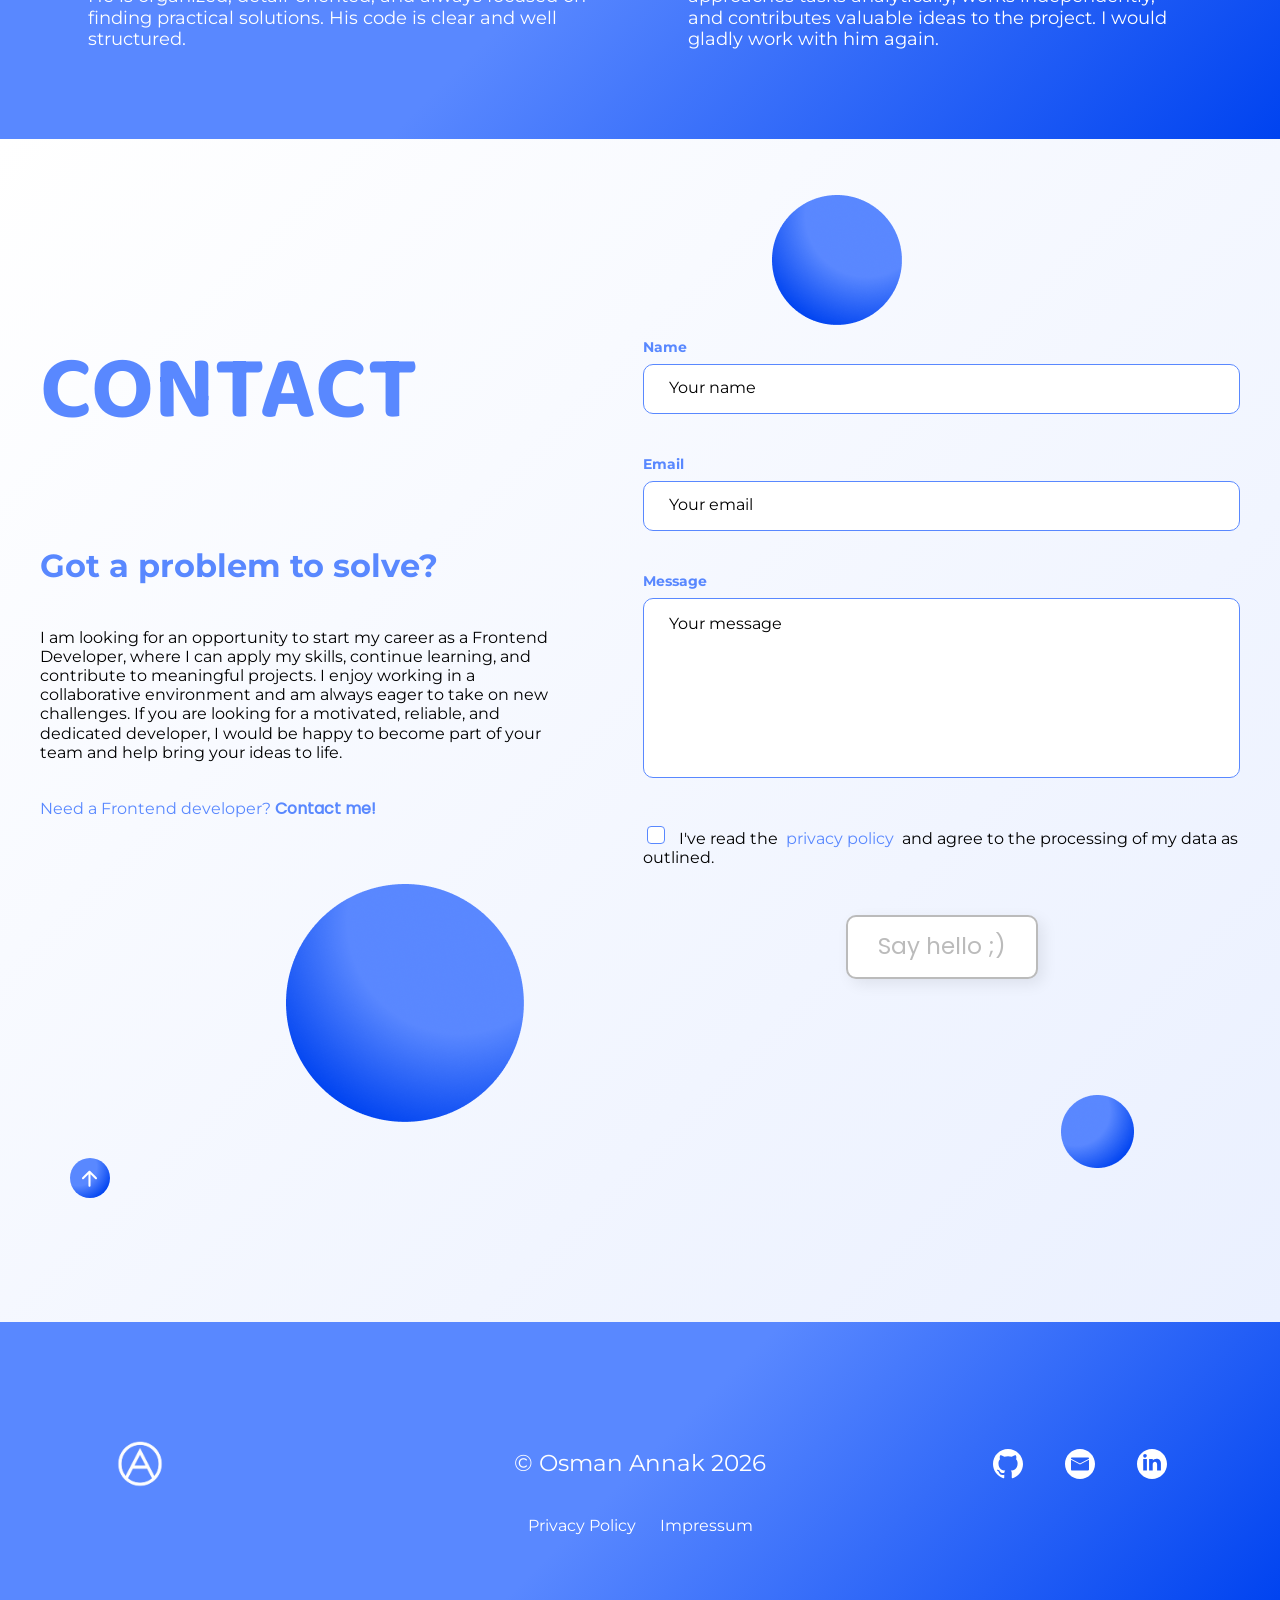
==== commit a9b9d6e5: "Refactor icon assets: replace PNGs with SVGs for improved scalability and performance; update CSS fo" ====
--- a/index.html
+++ b/index.html
@@ -26,16 +26,16 @@
             </a>
             <button class="burger-menu d_none" id="burger-menu" type="button" aria-label="Open menu"
                 aria-controls="navbar" aria-expanded="false" onclick="openBurgerMenu()">
-                <img class="burger-icon burger-icon-default" src="assets/icons/burger menu.png" alt="">
-                <img class="burger-icon burger-icon-transition" src="assets/icons/burger transition.png" alt="">
+                <img class="burger-icon burger-icon-default" src="assets/icons/burger menu.svg" alt="">
+                <img class="burger-icon burger-icon-transition" src="assets/icons/burger transition.svg" alt="">
             </button>
             <div class="navbar" id="navbar">
                 <a class="mobile-logo-link" href="index.html" aria-label="Go to homepage">
                     <img class="mobile-menu-logo" src="assets/icons/logo_blue.png" alt="logo">
                 </a>
                 <button class="close-menu" type="button" aria-label="Close menu" onclick="closeBurgerMenu()">
-                    <img class="close-icon close-icon-medium" src="assets/icons/close medium.png" alt="">
-                    <img class="close-icon close-icon-final" src="assets/icons/close final.png" alt="">
+                    <img class="close-icon close-icon-medium" src="assets/icons/close final.svg" alt="">
+                    <img class="close-icon close-icon-final" src="assets/icons/close medium.svg" alt="">
                 </button>
                 <div class="navbar-inner">
                     <a href="#about-me" data-label="About me" data-i18n="navAbout">About me</a>
@@ -327,8 +327,8 @@
         <img class="ellipse-13" src="assets/img/Ellipse 13.png" alt="">
         <img class="ellipse-14" src="assets/img/Ellipse 14.png" alt="">
         <a class="up-effect" href="#top" aria-label="Back to top">
-            <img class="up" src="assets/icons/Up.png" alt="">
-            <img class="up-hover" src="assets/icons/Up-hover.png" alt="">
+            <img class="up" src="assets/icons/Up.svg" alt="">
+            <img class="up-hover" src="assets/icons/Up-hover.svg" alt="">
         </a>
 
     </section>
@@ -358,4 +358,4 @@
     <script src="script.js"></script>
 </body>
 
-</html>+</html>
--- a/style.css
+++ b/style.css
@@ -104,7 +104,14 @@
     }
 }
 
-@media (max-width: 1024px) {
+@media (min-width: 1081px) and (max-width: 1284px) {
+    body :is(.about-me-section, .skill-section, .project-section, .teamplayer-section, .contact-section) {
+        padding-left: 40px;
+        padding-right: 40px;
+    }
+}
+
+@media (max-width: 1080px) {
     body :is(.about-me-section, .skill-section, .project-section, .teamplayer-section, .contact-section) {
         padding-left: 30px;
         padding-right: 30px;
--- a/css/hero.css
+++ b/css/hero.css
@@ -3,6 +3,7 @@
     position: relative;
     width: 100%;
     height: 100vh;
+    --hero-scroll-space: clamp(96px, 28vh, 264px);
     background: linear-gradient(135deg, #FFFFFF, #EAF0FF);
     z-index: 999;
     overflow: hidden;
@@ -193,7 +194,7 @@
     grid-template-columns: minmax(0, 1fr) minmax(0, 1fr);
     column-gap: 32px;
     align-content: center;
-    padding: 0 40px 264px;
+    padding: 0 40px var(--hero-scroll-space);
     box-sizing: border-box;
     position: relative;
     z-index: 2;
@@ -287,13 +288,28 @@
 
 hr {
     width: 2px;
-    height: 400px;
+    height: clamp(80px, calc(100vh - 500px), 375px);
     margin: 0;
     border: none;
     background-color: #5988FF;
 }
 
-@media (max-width: 1024px) {
+@media (min-width: 1081px) and (max-width: 1284px) {
+    .introduction h2 {
+        font-size: 52px;
+    }
+
+    .introduction h1,
+    .title-line-frontend {
+        font-size: 104px;
+    }
+
+    .title-line-developer {
+        font-size: 96px;
+    }
+}
+
+@media (max-width: 1080px) {
     .hero-section {
         overflow: hidden;
         background-size: auto 130%;
@@ -358,7 +374,7 @@
         align-items: center;
         justify-content: center;
         gap: 28px;
-        background-color: rgba(255, 255, 255, 0.82);
+        background-color: rgba(255, 255, 255, 0.94);
         transform: translateX(100%);
         opacity: 0;
         pointer-events: none;
--- a/css/about.css
+++ b/css/about.css
@@ -171,7 +171,7 @@
     }
 }
 
-@media (max-width: 1024px) {
+@media (max-width: 1080px) {
     .about-me-section {
         flex-direction: column;
         align-items: center;
--- a/css/skills.css
+++ b/css/skills.css
@@ -112,7 +112,7 @@
     font-weight: 700;
 }
 
-@media (max-width: 1024px) {
+@media (max-width: 1080px) {
     .skill-section {
         padding: 64px 30px;
     }
--- a/css/projects.css
+++ b/css/projects.css
@@ -204,7 +204,7 @@
     display: none;
 }
 
-@media (max-width: 1024px) {
+@media (max-width: 1080px) {
     .project-section {
         padding: 100px 16px;
     }
--- a/css/teamplayer.css
+++ b/css/teamplayer.css
@@ -93,10 +93,10 @@
 }
 
 .person {
-    width: 50%;
+    width: 42%;
 }
 
-@media (max-width: 1024px) {
+@media (max-width: 1080px) {
     .teamplayer-section {
         padding: 100px 30px;
     }
@@ -121,7 +121,7 @@
     }
 
     .person {
-        flex: 0 0 85%;
+        flex: 0 0 78%;
         scroll-snap-align: start;
         text-align: center;
     }
@@ -150,7 +150,7 @@
     }
 
     .person {
-        flex-basis: 92%;
+        flex-basis: 85%;
     }
 
     .persons h3 {
--- a/css/contact.css
+++ b/css/contact.css
@@ -420,7 +420,7 @@
     color: #E61C40;
 }
 
-@media (max-width: 1024px) {
+@media (max-width: 1080px) {
     .contact-section {
         padding: 100px 30px;
     }
--- a/css/footer.css
+++ b/css/footer.css
@@ -118,7 +118,7 @@
     transform: translateX(8px);
 }
 
-@media (max-width: 1024px) {
+@media (max-width: 1080px) {
     .footer-section {
         flex-direction: column;
         align-items: center;
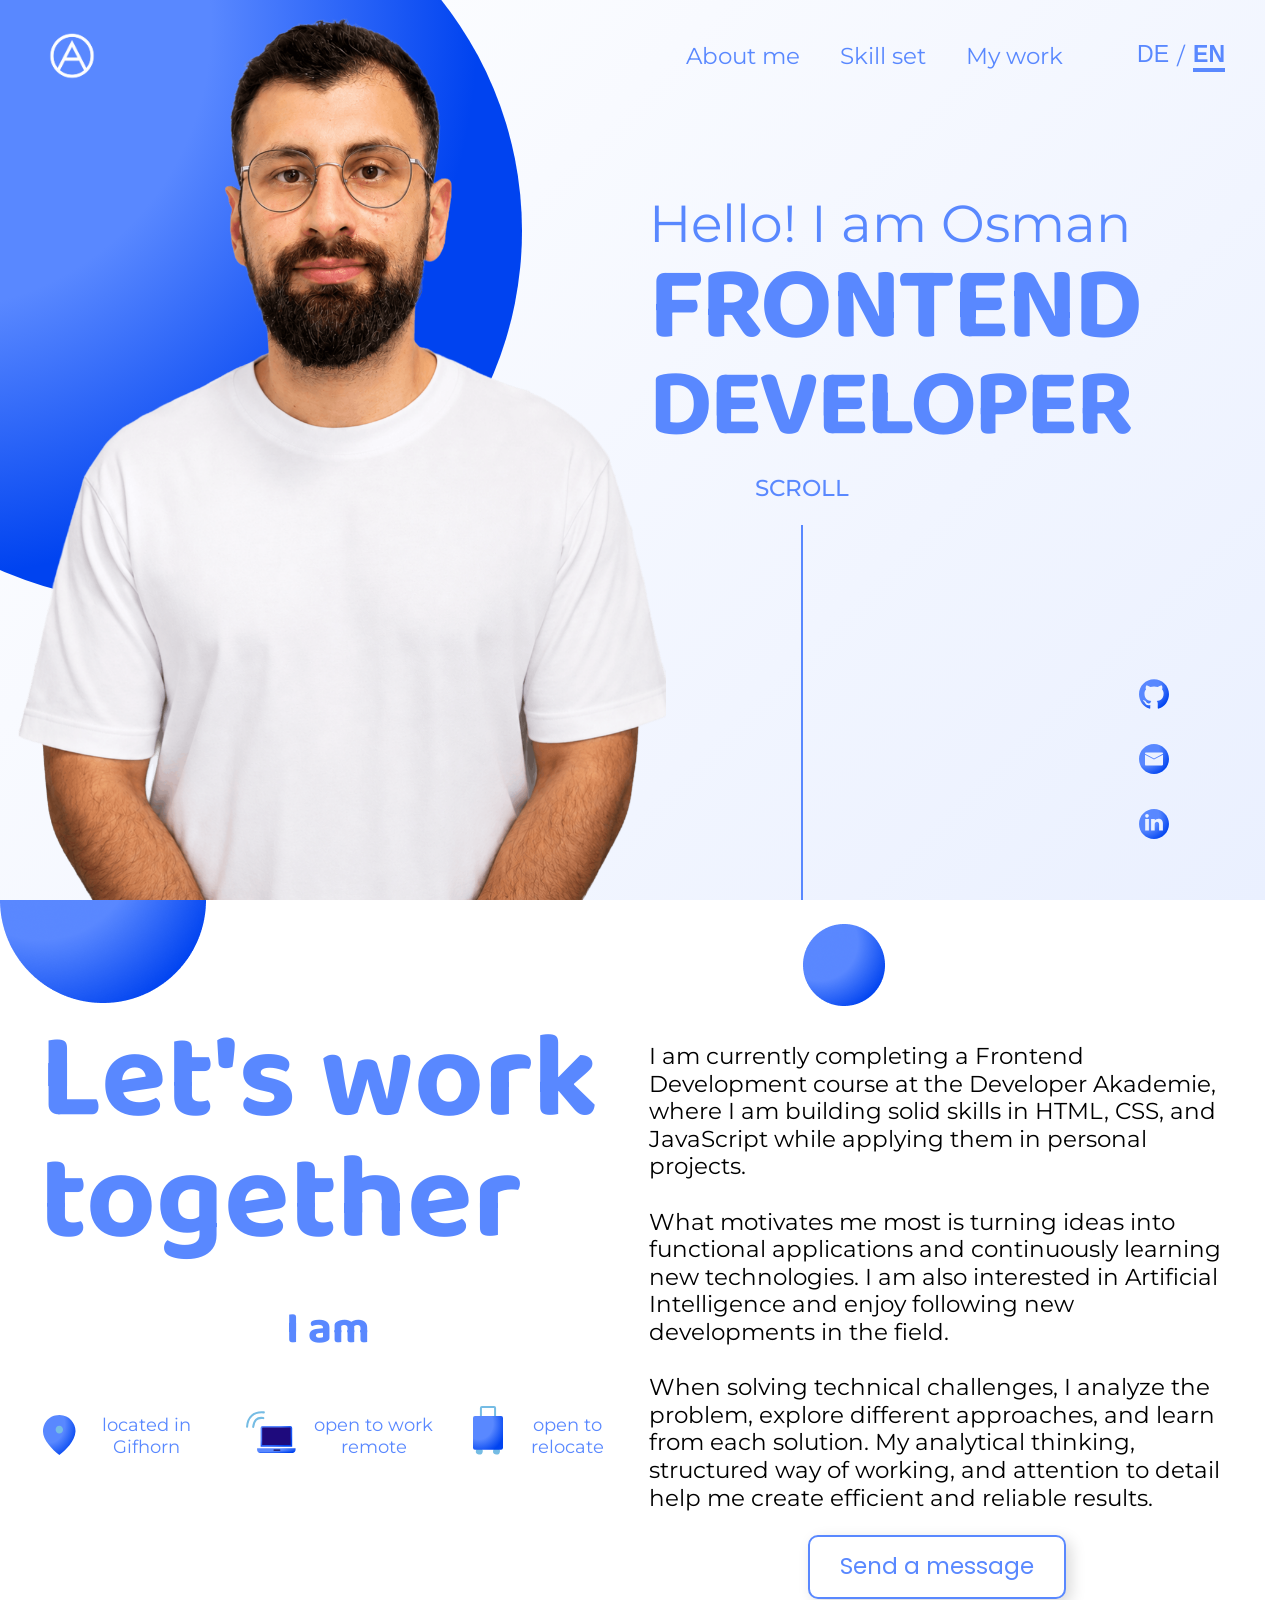
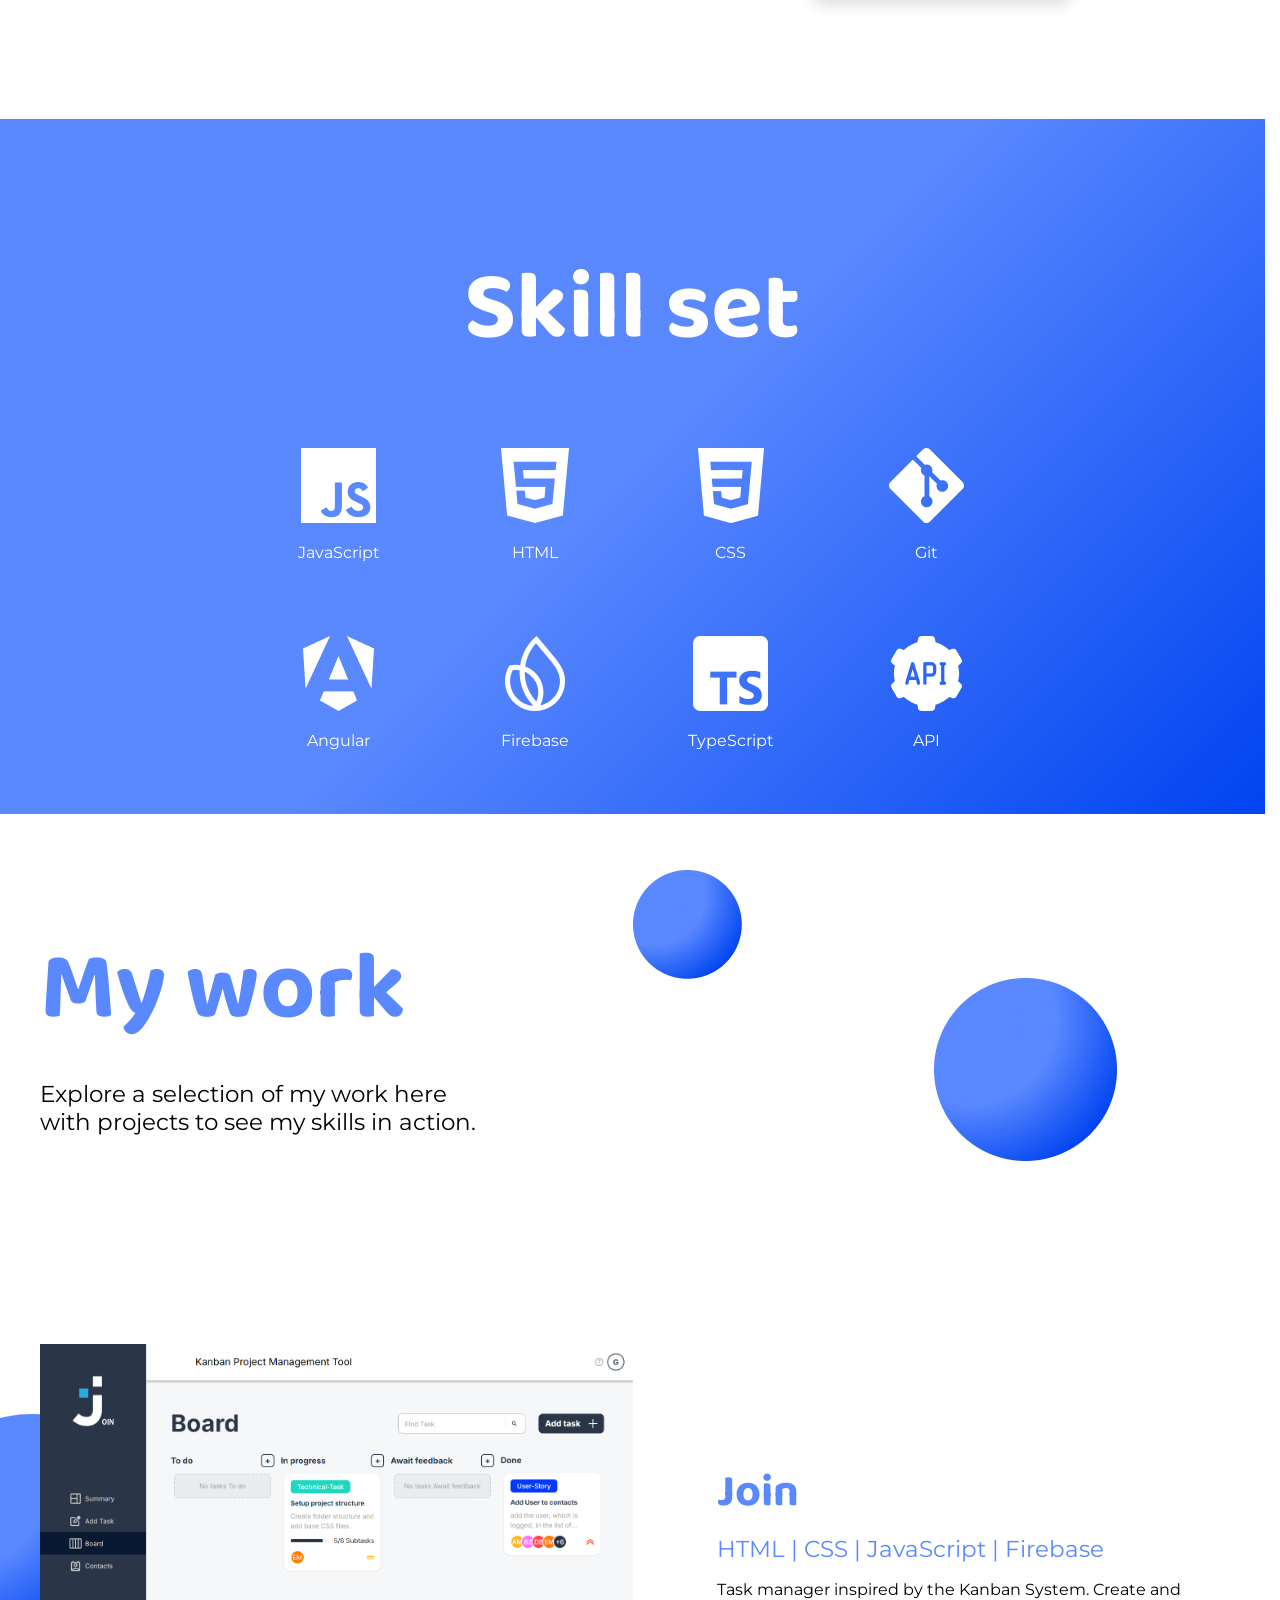
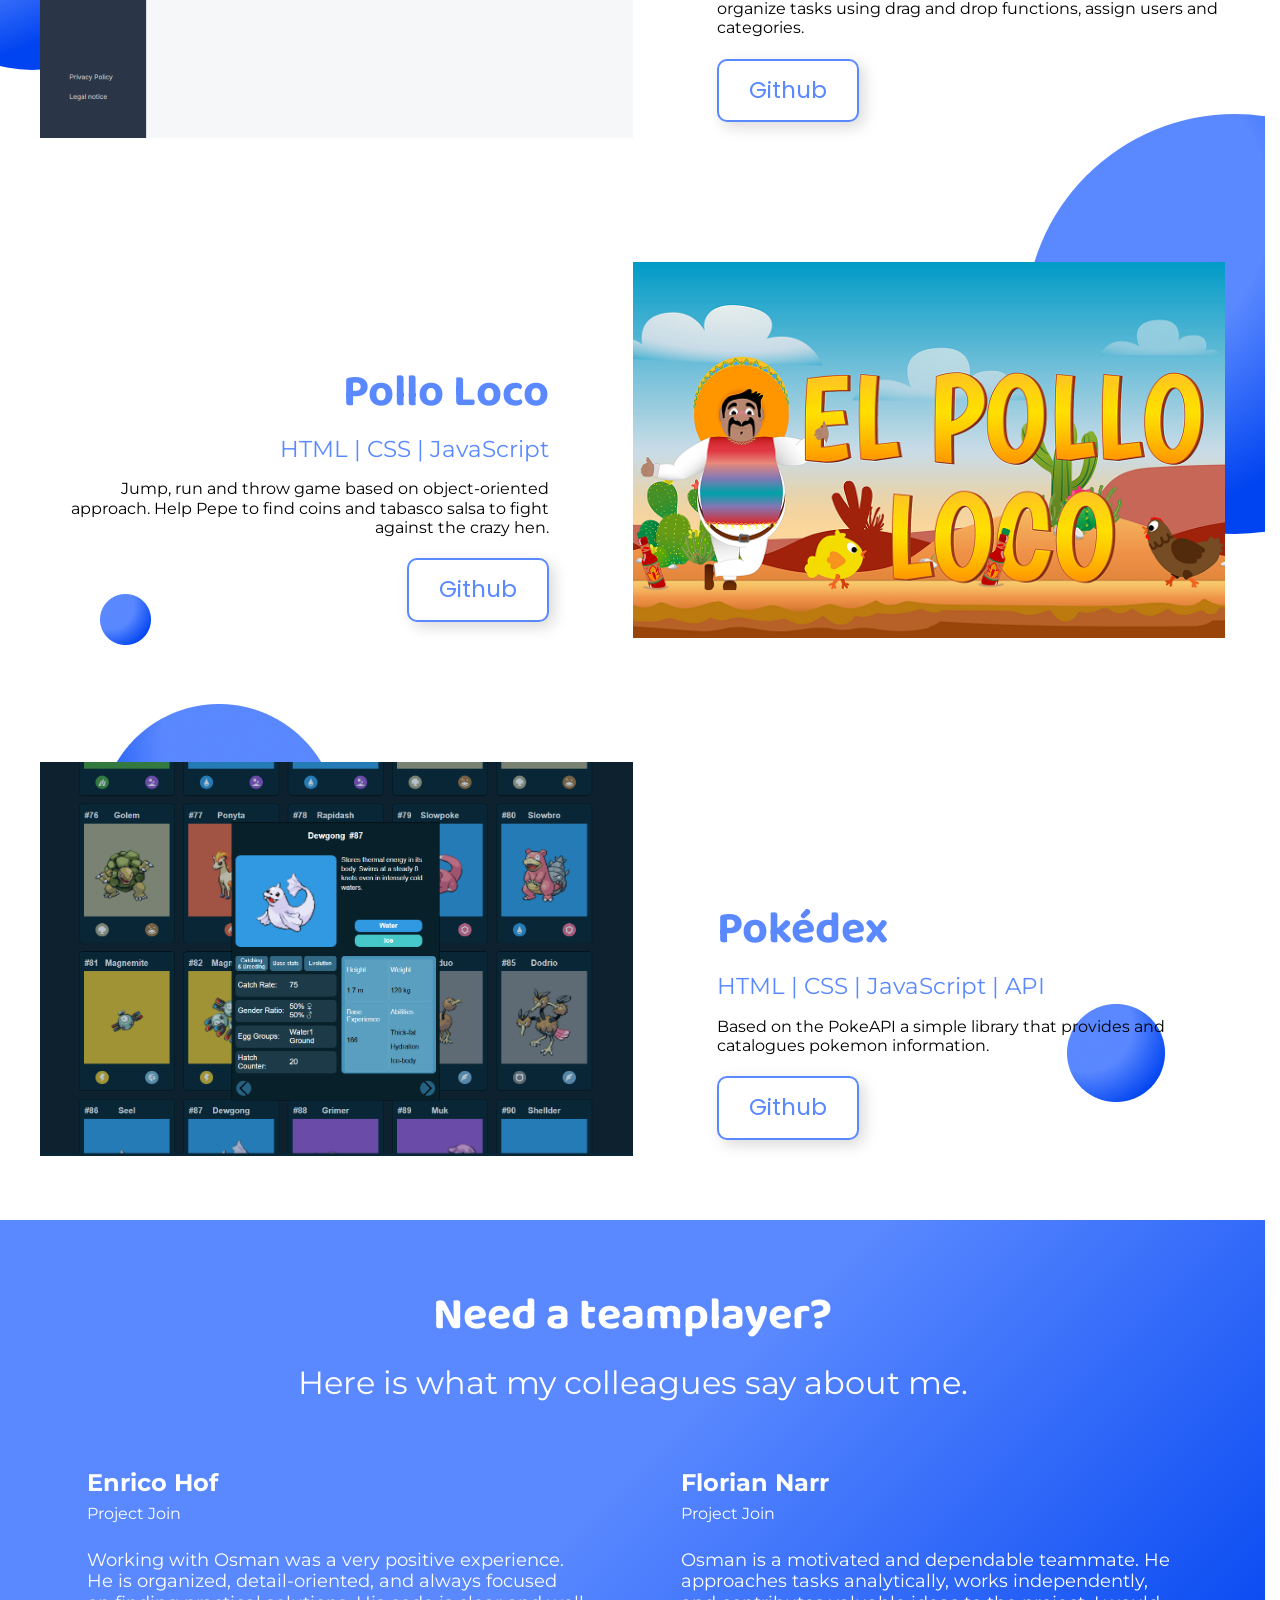
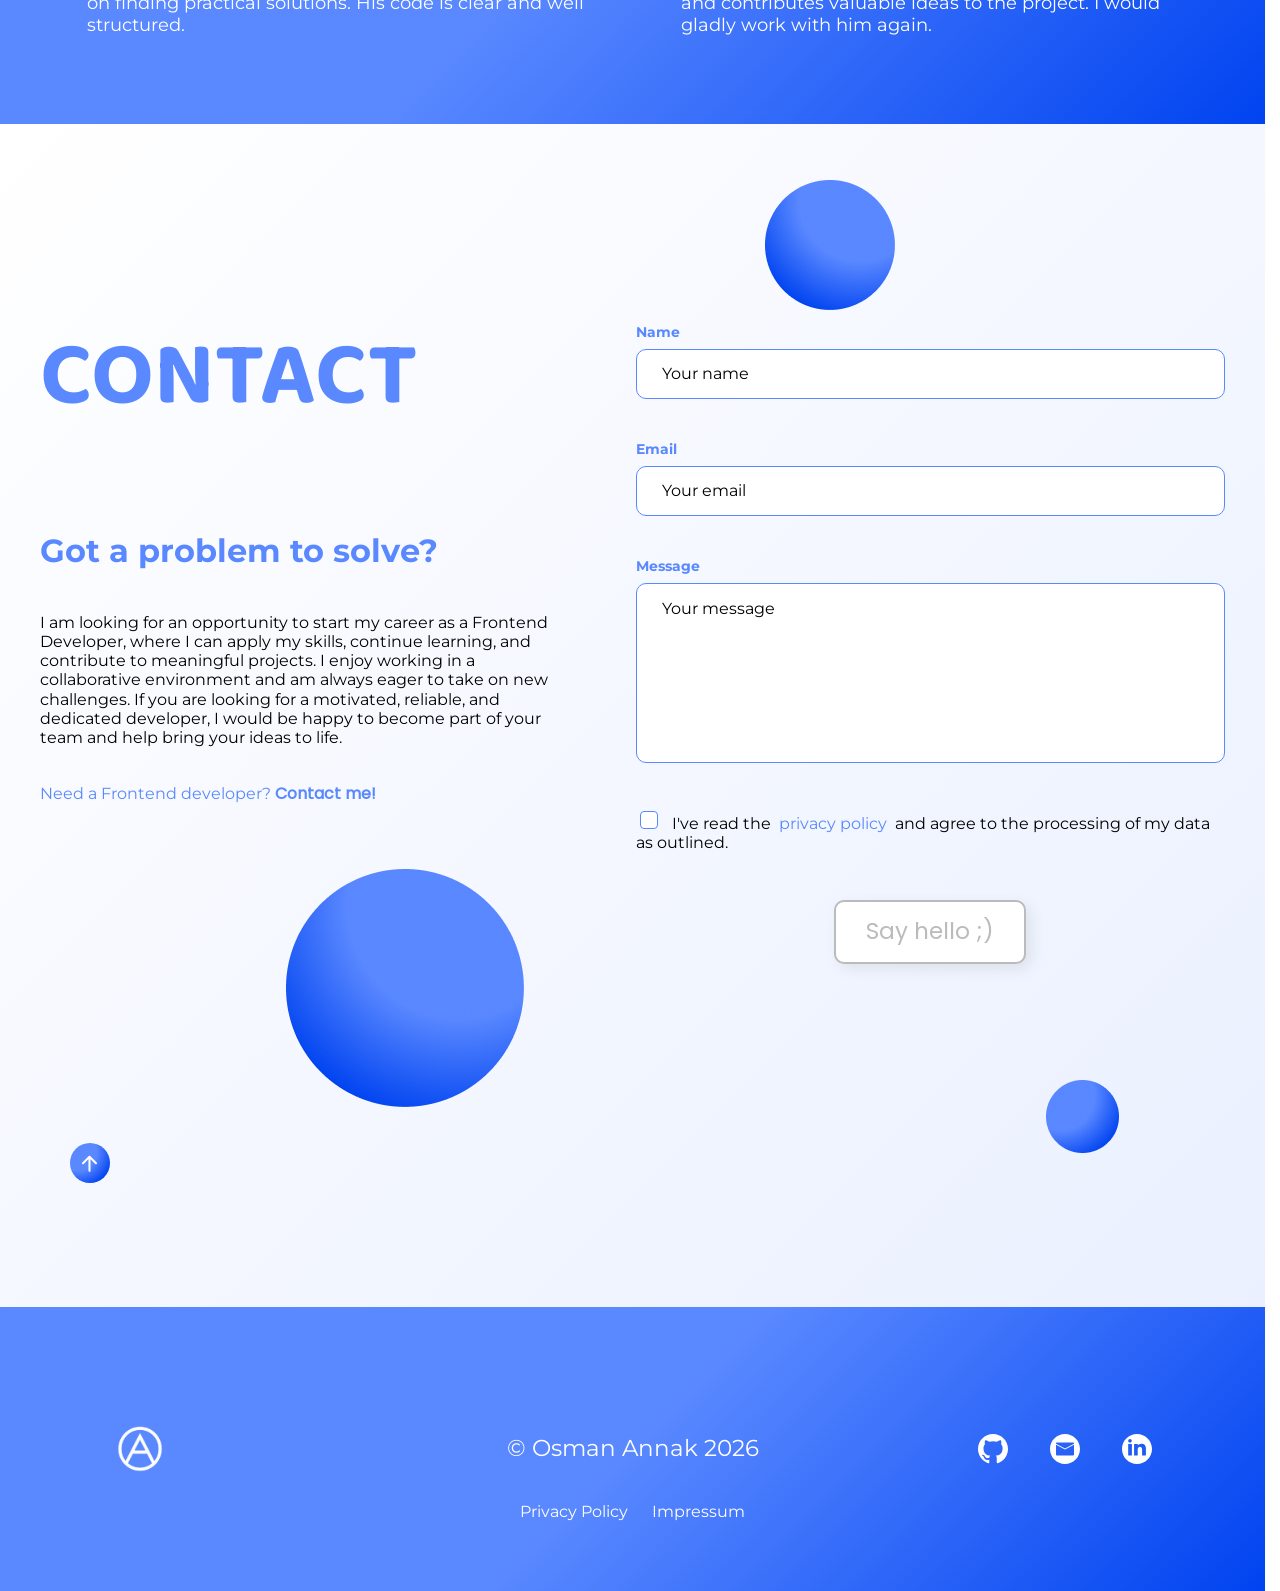
==== commit db978dc0: "Refactor CSS: remove overflow properties from multiple styles for improved layout consistency" ====
--- a/index.html
+++ b/index.html
@@ -50,7 +50,7 @@
 
             </div>
         </div>
-        <div class="introduction" data-aos="fade-right">
+        <div class="introduction" data-aos="fade-up">
             <h2 data-i18n="heroGreeting">Hello! I am Osman</h2>
             <h1>
                 <span class="title-line title-line-frontend">FRONTEND</span>
@@ -58,7 +58,7 @@
             </h1>
             <img class="hero-profile-image-mobile" src="assets/img/me.png" alt="">
         </div>
-        <img class="hero-profile-image" src="assets/img/me.png" alt="" data-aos="fade-left">
+        <img class="hero-profile-image" src="assets/img/me.png" alt="" data-aos="fade-up">
         <div class="scroll">
             <p>SCROLL</p>
             <hr>
@@ -80,10 +80,12 @@
                 <img src="assets/icons/Linkedin button s2.svg" alt="">
             </a>
         </nav>
-        <div class="ellipse-3"></div>
+        <div class="decor-clip" aria-hidden="true">
+            <div class="ellipse-3"></div>
+        </div>
     </section>
     <section class="about-me-section" id="about-me">
-        <div class="work-together" data-aos="fade-right">
+        <div class="work-together" data-aos="fade-up">
             <h1 data-i18n-html="aboutTitle">Let's work <br> together</h1>
             <div class="location">
                 <p data-i18n="locationIntro">I am</p>
@@ -109,7 +111,7 @@
                 </div>
             </div>
         </div>
-        <div class="information" data-aos="fade-left">
+        <div class="information" data-aos="fade-up">
             <p data-i18n-html="aboutText">I am currently completing a Frontend Development course at the Developer
                 Akademie, where I am building solid skills in HTML, CSS, and JavaScript while applying them in personal
                 projects.
@@ -126,14 +128,16 @@
             </p>
             <a class="btn" href="#contact" data-i18n="sendMessage">Send a message</a>
         </div>
-        <img class="ellipse-5" src="assets/img/Ellipse 5.png" alt="">
-        <img class="ellipse-6" src="assets/img/Ellipse 6.png" alt="">
+        <div class="decor-clip" aria-hidden="true">
+            <img class="ellipse-5" src="assets/img/Ellipse 5.png" alt="">
+            <img class="ellipse-6" src="assets/img/Ellipse 6.png" alt="">
+        </div>
     </section>
     <section class="skill-section" id="skill-set">
-        <div class="skill-set" data-aos="fade-right">
+        <div class="skill-set" data-aos="fade-up">
             <h1 data-i18n="skillsTitle">Skill set</h1>
         </div>
-        <div class="skills" data-aos="fade-left">
+        <div class="skills" data-aos="fade-up">
             <div class="javascript">
                 <img src="assets/icons/JavScript.png" alt="javascript">
                 <span data-label="JavaScript">JavaScript</span>
@@ -169,14 +173,14 @@
         </div>
     </section>
     <section class="project-section" id="my-work">
-        <div class="my-work" data-aos="fade-right">
+        <div class="my-work" data-aos="fade-up">
             <h1 data-i18n="workTitle">My work</h1>
             <h2 data-i18n-html="workSubtitle">Explore a selection of my work here
                 <br>
                 with projects to see my skills in action.
             </h2>
         </div>
-        <div class="project" data-aos="fade-right">
+        <div class="project" data-aos="fade-up">
             <div class="project-image">
                 <a class="project-image-link" href="https://osman-annak.developerakademie.net/Join/index.html"
                     target="_blank" rel="noopener noreferrer" aria-label="Open Join project">
@@ -197,7 +201,7 @@
                 </div>
             </div>
         </div>
-        <div class="project project--reverse" data-aos="fade-left">
+        <div class="project project--reverse" data-aos="fade-up">
             <div class="project-image pollo-loco-image">
                 <a class="project-image-link"
                     href="https://osman-annak.developerakademie.net/modul-12/Pollo_Loco/index.html" target="_blank"
@@ -220,7 +224,7 @@
                 </div>
             </div>
         </div>
-        <div class="project" data-aos="fade-right">
+        <div class="project" data-aos="fade-up">
             <div class="project-image">
                 <a class="project-image-link"
                     href="https://osman-annak.developerakademie.net/modul-8/PokeAPI/index.html" target="_blank"
@@ -242,20 +246,22 @@
                 </div>
             </div>
         </div>
-        <div class="ellipse-4"></div>
-        <img class="ellipse-7" src="assets/img/Ellipse 7.png" alt="">
-        <img class="ellipse-8" src="assets/img/Ellipse 8.png" alt="">
-        <div class="ellipse-9"></div>
-        <img class="ellipse-10" src="assets/img/Ellipse 10.png" alt="">
-        <img class="ellipse-11" src="assets/img/Ellipse 11.png" alt="">
-        <img class="ellipse-12" src="assets/img/Ellipse 12.png" alt="">
+        <div class="decor-clip" aria-hidden="true">
+            <div class="ellipse-4"></div>
+            <img class="ellipse-7" src="assets/img/Ellipse 7.png" alt="">
+            <img class="ellipse-8" src="assets/img/Ellipse 8.png" alt="">
+            <div class="ellipse-9"></div>
+            <img class="ellipse-10" src="assets/img/Ellipse 10.png" alt="">
+            <img class="ellipse-11" src="assets/img/Ellipse 11.png" alt="">
+            <img class="ellipse-12" src="assets/img/Ellipse 12.png" alt="">
+        </div>
     </section>
     <section class="teamplayer-section">
-        <div class="teamplayer-header" data-aos="fade-right">
+        <div class="teamplayer-header" data-aos="fade-up">
             <h1 data-i18n="teamTitle">Need a teamplayer?</h1>
             <h2 data-i18n="teamSubtitle">Here is what my colleagues say about me.</h2>
         </div>
-        <div class="persons" data-aos="fade-left">
+        <div class="persons" data-aos="fade-up">
             <div class="person">
                 <h3>Enrico Hof</h3>
                 <h5 data-i18n="projectJoin">Project Join</h5>
@@ -274,7 +280,7 @@
     </section>
     <section class="contact-section" id="contact">
         <div class="contact-data-wrapper">
-            <div class="contact" data-aos="fade-right">
+            <div class="contact" data-aos="fade-up">
                 <h1 data-i18n="contactTitle">CONTACT</h1>
                 <h2 data-i18n="contactSubtitle">Got a problem to solve?</h2>
                 <h3 data-i18n="contactText">I am looking for an opportunity to start my career as a Frontend Developer,
@@ -285,7 +291,7 @@
                     ideas to life.</h3>
                 <h4 data-i18n-html="contactCta">Need a Frontend developer? <span>Contact me!</span></h4>
             </div>
-            <form class="your-data" id="contact-form" novalidate data-aos="fade-left">
+            <form class="your-data" id="contact-form" novalidate data-aos="fade-up">
                 <div class="text-inputs">
                     <div class="form-field" data-field="name">
                         <label for="name" data-i18n="nameLabel">Name</label>
@@ -323,9 +329,11 @@
                 <p class="form-status" id="form-status" role="status" aria-live="polite"></p>
             </form>
         </div>
-        <img class="ellipse-11-contact" src="assets/img/Ellipse 11.png" alt="">
-        <img class="ellipse-13" src="assets/img/Ellipse 13.png" alt="">
-        <img class="ellipse-14" src="assets/img/Ellipse 14.png" alt="">
+        <div class="decor-clip" aria-hidden="true">
+            <img class="ellipse-11-contact" src="assets/img/Ellipse 11.png" alt="">
+            <img class="ellipse-13" src="assets/img/Ellipse 13.png" alt="">
+            <img class="ellipse-14" src="assets/img/Ellipse 14.png" alt="">
+        </div>
         <a class="up-effect" href="#top" aria-label="Back to top">
             <img class="up" src="assets/icons/Up.svg" alt="">
             <img class="up-hover" src="assets/icons/Up-hover.svg" alt="">
@@ -333,11 +341,11 @@
 
     </section>
     <footer class="footer-section">
-        <a class="footer-logo-link" href="index.html" aria-label="Go to homepage" data-aos="fade-right">
+        <a class="footer-logo-link" href="index.html" aria-label="Go to homepage" data-aos="fade-up">
             <img class="footer-logo" src="assets/icons/logo.png" alt="logo">
         </a>
         <h2>&copy; Osman Annak 2026</h2>
-        <nav class="footer-socials" aria-label="Social media links" data-aos="fade-left">
+        <nav class="footer-socials" aria-label="Social media links" data-aos="fade-up">
             <a href="https://github.com/OsmanAnk" target="_blank" rel="noopener noreferrer" aria-label="GitHub">
                 <img src="assets/icons/Github button-footer.svg" alt="">
             </a>
--- a/style.css
+++ b/style.css
@@ -19,12 +19,12 @@
 
 html {
     scroll-behavior: smooth;
+    scrollbar-gutter: stable;
 }
 
 body {
     font-family: 'Montserrat', Arial, sans-serif;
     margin: 0;
-    overflow-x: hidden;
 }
 
 body.menu-is-open {
@@ -50,6 +50,14 @@
 .ellipse-14 {
     z-index: 0;
     pointer-events: none;
+}
+
+.decor-clip {
+    position: absolute;
+    inset: 0;
+    overflow: hidden;
+    pointer-events: none;
+    z-index: 0;
 }
 
 .btn {
@@ -104,7 +112,7 @@
     }
 }
 
-@media (min-width: 1081px) and (max-width: 1284px) {
+@media (max-width: 1500px) {
     body :is(.about-me-section, .skill-section, .project-section, .teamplayer-section, .contact-section) {
         padding-left: 40px;
         padding-right: 40px;
--- a/css/hero.css
+++ b/css/hero.css
@@ -6,7 +6,6 @@
     --hero-scroll-space: clamp(96px, 28vh, 264px);
     background: linear-gradient(135deg, #FFFFFF, #EAF0FF);
     z-index: 999;
-    overflow: hidden;
 }
 
 .header-menu {
@@ -311,7 +310,6 @@
 
 @media (max-width: 1080px) {
     .hero-section {
-        overflow: hidden;
         background-size: auto 130%;
         background-position: left top;
     }
@@ -362,29 +360,35 @@
     .navbar {
         position: fixed;
         top: 0;
-        left: 0;
         right: 0;
+        bottom: 0;
+        left: auto;
         z-index: 1003;
-        width: 100vw;
-        height: 100vh;
+        width: 0;
+        height: 100%;
         box-sizing: border-box;
-        padding: 35px 22px 48px;
+        padding: 0;
+        overflow: hidden;
         display: flex;
         flex-direction: column;
         align-items: center;
         justify-content: center;
         gap: 28px;
         background-color: rgba(255, 255, 255, 0.94);
-        transform: translateX(100%);
         opacity: 0;
         pointer-events: none;
-        transition: transform 280ms ease, opacity 220ms ease;
+        transition: width 280ms ease, opacity 220ms ease;
     }
 
     .navbar-open {
-        transform: translateX(0);
+        width: 100%;
+        padding: 35px 22px 48px;
         opacity: 1;
         pointer-events: auto;
+    }
+
+    .navbar:not(.navbar-open)>* {
+        display: none;
     }
 
     .mobile-menu-logo {
@@ -426,13 +430,8 @@
         transition: opacity 160ms ease;
     }
 
-    .close-icon-final,
-    .close-menu:hover .close-icon-medium {
+    .close-icon-final {
         opacity: 0;
-    }
-
-    .close-menu:hover .close-icon-final {
-        opacity: 1;
     }
 
     .navbar-inner {
@@ -516,7 +515,7 @@
 
     .mobile-scroll-down {
         position: absolute;
-        right: 12px;
+        right: 18px;
         bottom: 64px;
         display: flex;
         align-items: center;
--- a/css/about.css
+++ b/css/about.css
@@ -4,7 +4,6 @@
     align-items: stretch;
     justify-content: center;
     position: relative;
-    overflow: hidden;
     padding: 120px 0;
     max-width: var(--content-max-width);
     margin: 0 auto;
@@ -160,10 +159,6 @@
 }
 
 @media (min-width: 2600px) {
-    .about-me-section {
-        overflow: visible;
-    }
-
     .ellipse-5 {
         left: 50%;
         transform: translateX(-50%);
--- a/css/skills.css
+++ b/css/skills.css
@@ -6,7 +6,6 @@
     justify-content: center;
     background: linear-gradient(135deg, #5988FF, #5988FF, #0043F0);
     padding: 64px 0;
-    overflow: hidden;
 }
 
 .skill-section h1 {
--- a/css/projects.css
+++ b/css/projects.css
@@ -3,7 +3,6 @@
     position: relative;
     margin: 0;
     padding: 64px 0;
-    overflow: hidden;
     box-sizing: border-box;
 }
 
@@ -102,12 +101,15 @@
 
 .project-image-link {
     display: inline-flex;
+    overflow: hidden;
 }
 
 .project-image img {
     transition: transform 0.1s ease;
     transform-origin: bottom center;
     width: 600px;
+    max-width: 100%;
+    height: auto;
     box-shadow: 5px 5px 15px 0px #00000026;
 }
 
@@ -224,11 +226,16 @@
     .project-image-link {
         width: 100%;
         max-width: 600px;
+        cursor: default;
     }
 
     .project-image img {
         width: 100%;
         max-width: 600px;
+    }
+
+    .project-image img:hover {
+        transform: none;
     }
 
     .my-work h1 {
--- a/css/teamplayer.css
+++ b/css/teamplayer.css
@@ -4,7 +4,6 @@
     margin: 0;
     padding: 64px 0;
     background: linear-gradient(135deg, #5988FF, #5988FF, #0043F0);
-    overflow: hidden;
 }
 
 .teamplayer-header {
--- a/css/contact.css
+++ b/css/contact.css
@@ -3,7 +3,6 @@
     position: relative;
     margin: 0;
     padding: 124px 0;
-    overflow: hidden;
     background: linear-gradient(135deg, #FFFFFF, #EAF0FF);
 }
 
--- a/css/footer.css
+++ b/css/footer.css
@@ -8,7 +8,6 @@
     align-items: center;
     justify-content: space-between;
     gap: 32px;
-    overflow: hidden;
 }
 
 .footer-logo {
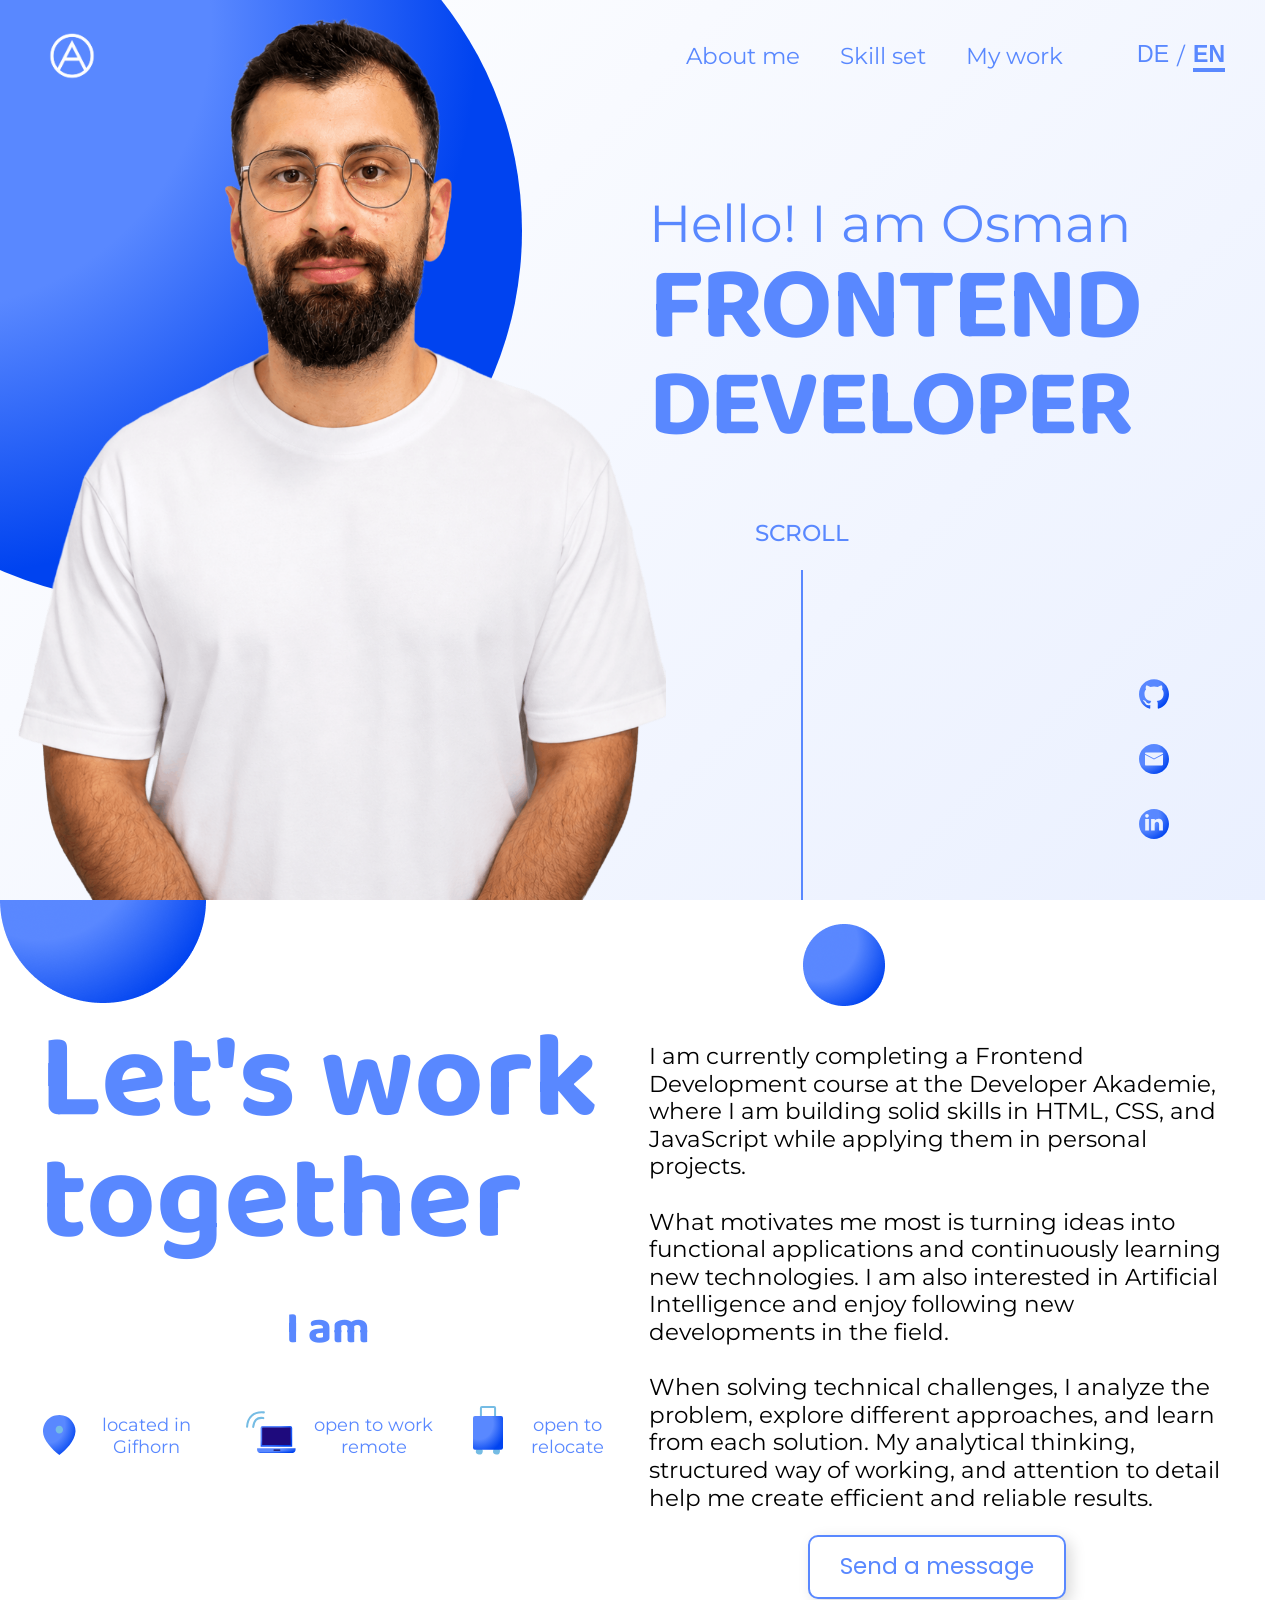
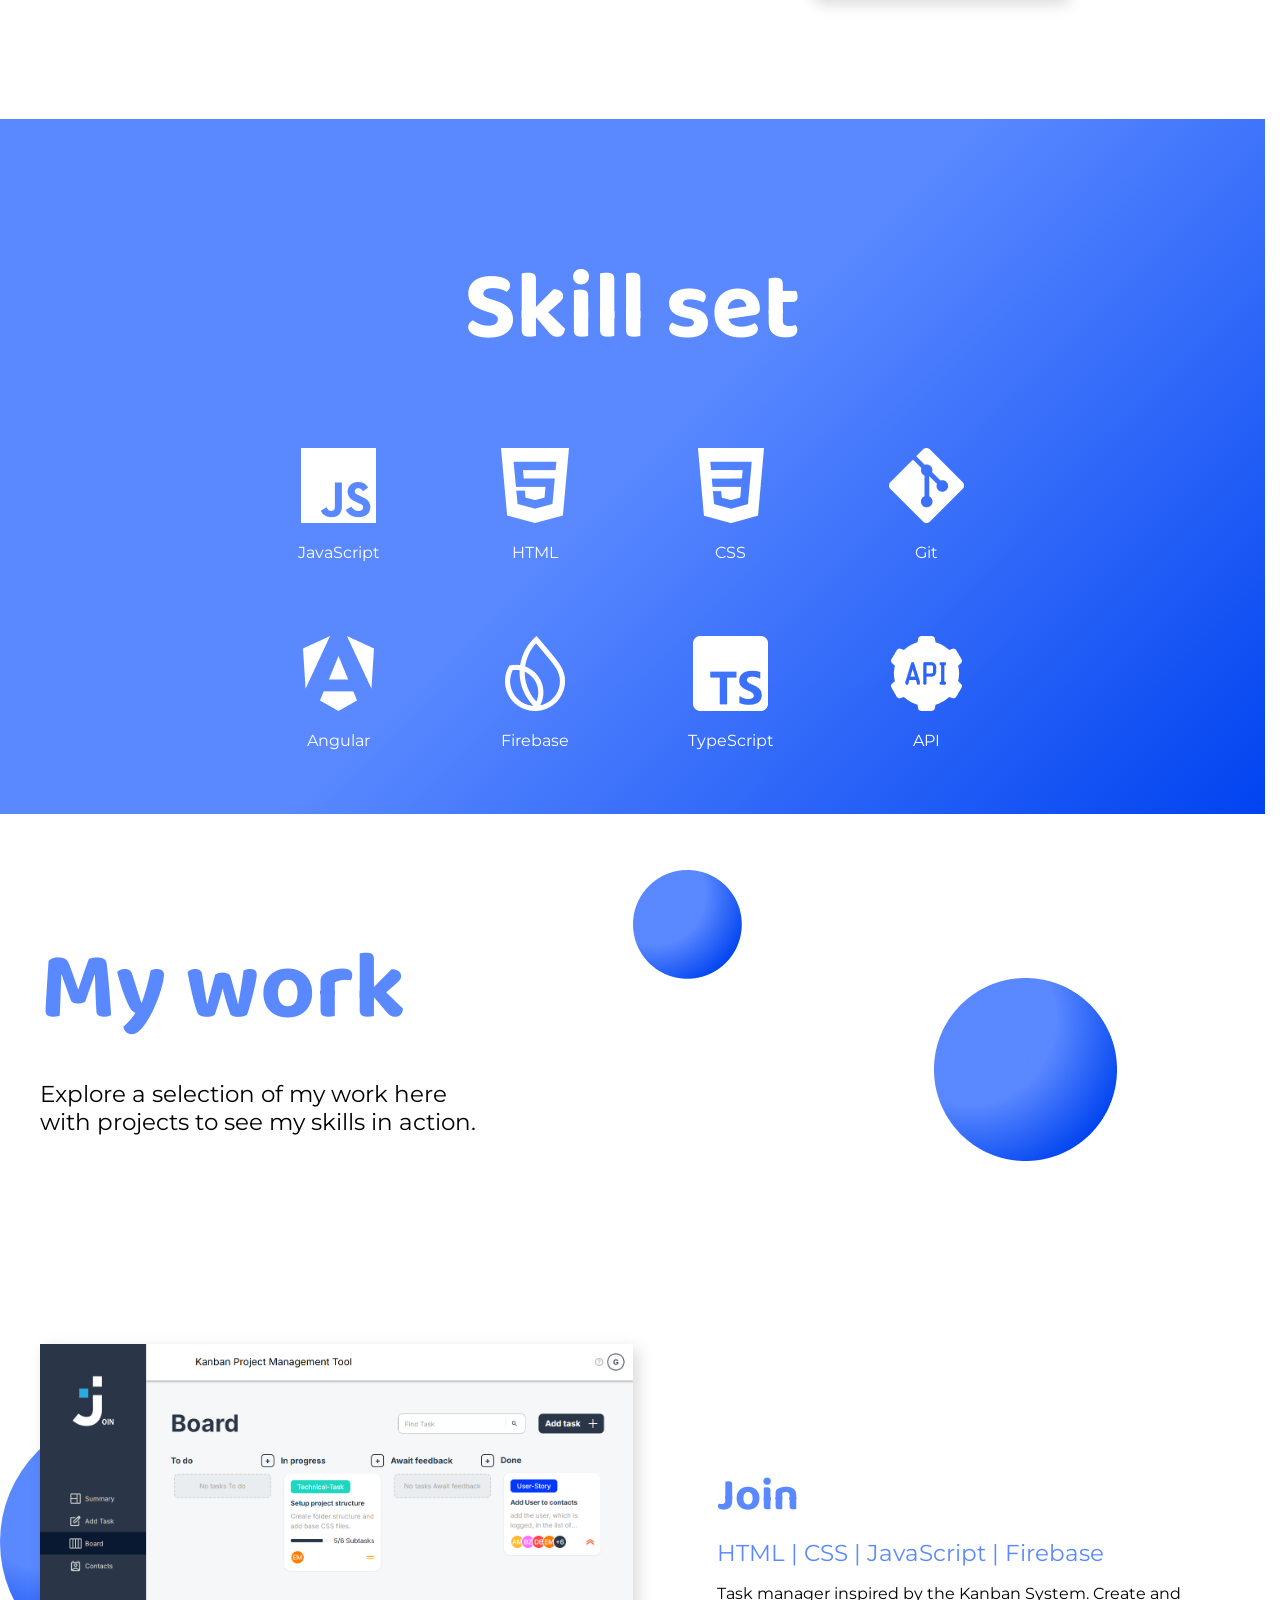
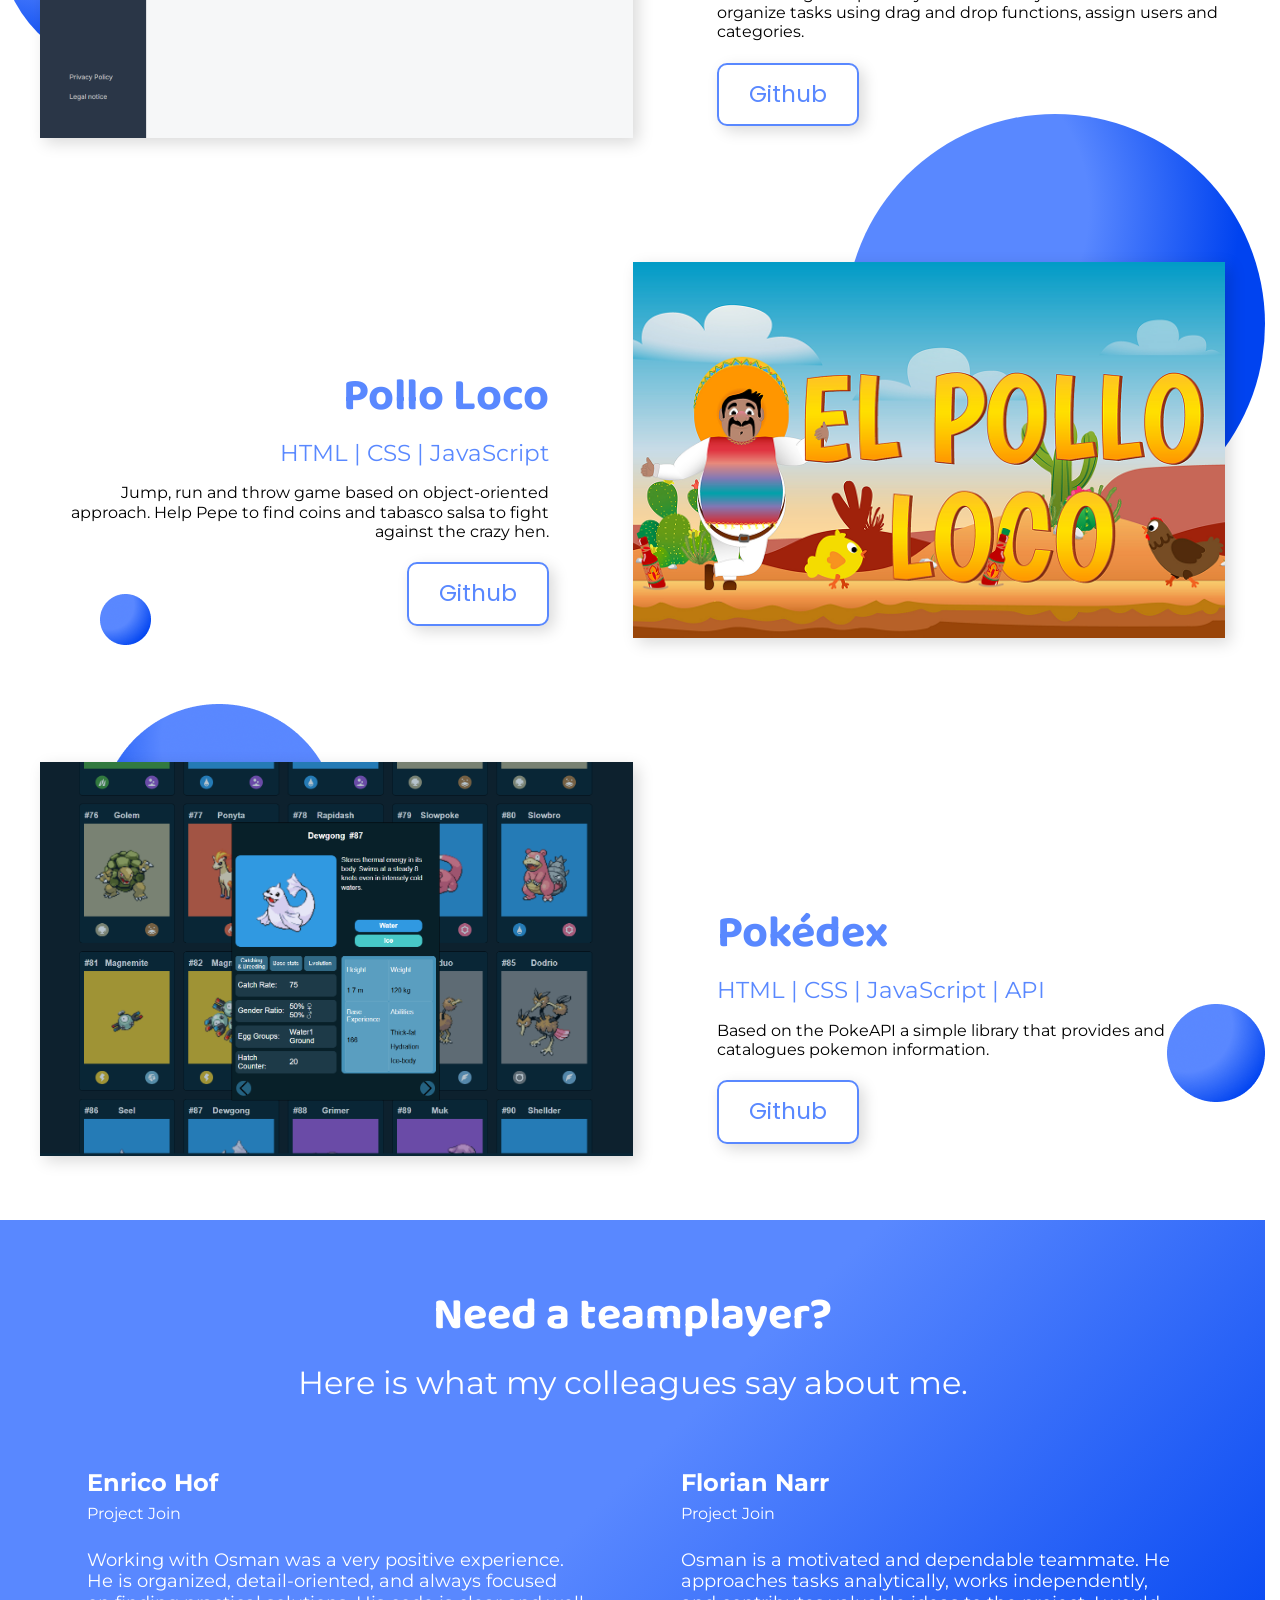
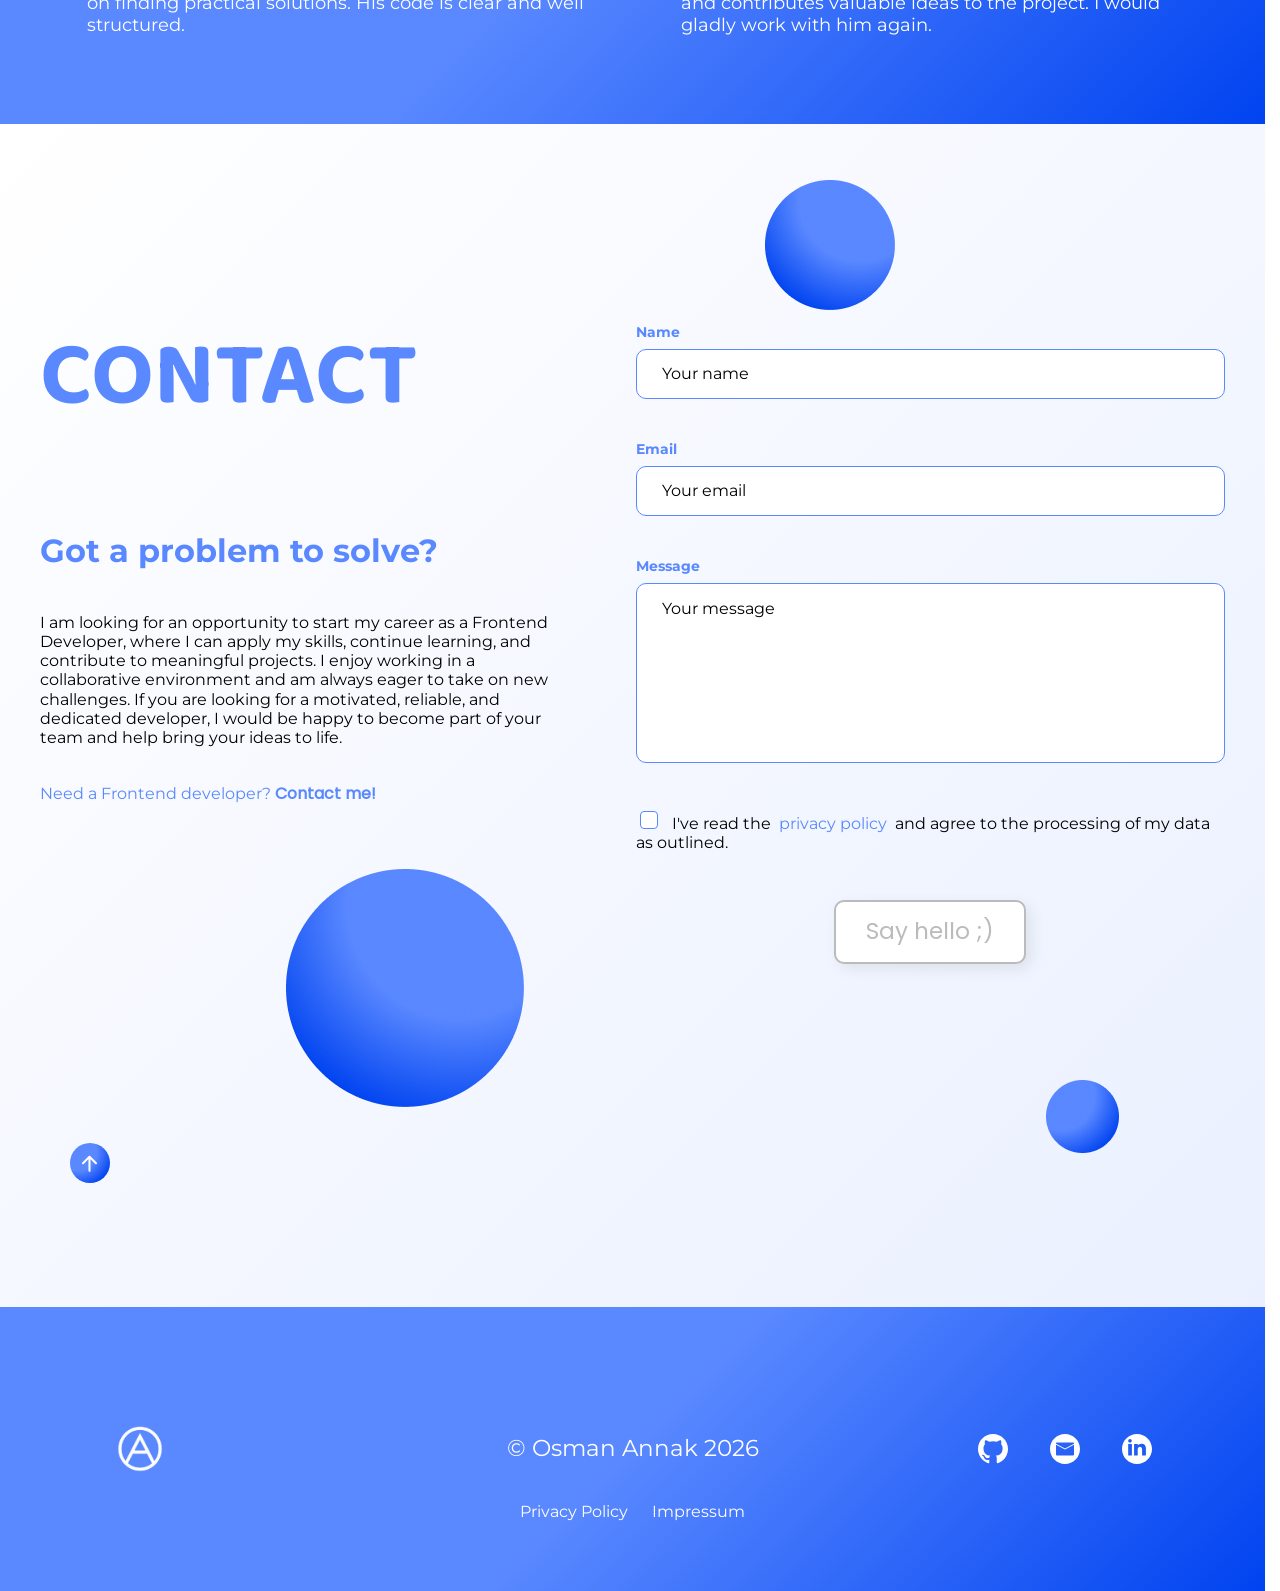
==== commit 01044742: "Refactor CSS: remove overflow properties for improved layout and responsiveness; update legal notice" ====
--- a/index.html
+++ b/index.html
@@ -359,7 +359,7 @@
         </nav>
         <nav class="footer-legal-links" aria-label="Legal links">
             <a href="privacy-policy.html" data-i18n="footerPrivacy">Privacy Policy</a>
-            <a href="legal-notice.html">Impressum</a>
+            <a href="legal-notice.html" data-i18n="footerLegal">Impressum</a>
         </nav>
     </footer>
     <script src="https://unpkg.com/aos@2.3.1/dist/aos.js"></script>
--- a/style.css
+++ b/style.css
@@ -27,10 +27,6 @@
     margin: 0;
 }
 
-body.menu-is-open {
-    overflow: hidden;
-}
-
 .d_none {
     display: none;
 }
@@ -55,7 +51,6 @@
 .decor-clip {
     position: absolute;
     inset: 0;
-    overflow: hidden;
     pointer-events: none;
     z-index: 0;
 }
@@ -63,7 +58,6 @@
 .btn {
     position: relative;
     z-index: 0;
-    overflow: hidden;
     border-radius: 10px;
     border: 2px solid #5988FF;
     box-shadow: 5px 5px 15px 0px rgba(0, 0, 0, 0.15);
@@ -84,14 +78,12 @@
 .btn::before {
     content: '';
     position: absolute;
-    top: -50%;
-    bottom: -50%;
-    left: -45%;
-    width: 150%;
+    inset: -1px;
     z-index: -1;
+    border-radius: inherit;
     background: radial-gradient(74.22% 74.22% at 19.79% 22.42%, #5988FF 6.25%, #5988FF 51.56%, #0043F0 100%);
-    transform: translateX(-100%) skewX(-18deg);
-    transition: transform 260ms ease;
+    clip-path: polygon(0 0, 0 0, 0 100%, 0 100%);
+    transition: clip-path 260ms ease;
 }
 
 .btn:hover {
@@ -102,7 +94,7 @@
 }
 
 .btn:hover::before {
-    transform: translateX(0) skewX(-18deg);
+    clip-path: polygon(0 0, 118% 0, 100% 100%, 0 100%);
 }
 
 @media (max-width: 420px) {
--- a/css/hero.css
+++ b/css/hero.css
@@ -76,7 +76,6 @@
     content: attr(data-label);
     display: block;
     height: 0;
-    overflow: hidden;
     visibility: hidden;
     font-weight: 700;
 }
@@ -287,7 +286,7 @@
 
 hr {
     width: 2px;
-    height: clamp(80px, calc(100vh - 500px), 375px);
+    height: clamp(80px, calc(100vh - 530px), 330px);
     margin: 0;
     border: none;
     background-color: #5988FF;
@@ -368,7 +367,6 @@
         height: 100%;
         box-sizing: border-box;
         padding: 0;
-        overflow: hidden;
         display: flex;
         flex-direction: column;
         align-items: center;
@@ -515,9 +513,10 @@
 
     .mobile-scroll-down {
         position: absolute;
-        right: 18px;
+        right: max(18px, env(safe-area-inset-right));
         bottom: 64px;
         display: flex;
+        flex-direction: row;
         align-items: center;
         gap: 10px;
         color: #5988FF;
@@ -527,36 +526,35 @@
         font-size: 23px;
         line-height: 120%;
         letter-spacing: 0%;
-        transform: rotate(90deg);
-        transform-origin: right center;
+        writing-mode: vertical-rl;
         z-index: 999;
     }
 
     .mobile-scroll-arrow {
         position: relative;
         display: block;
-        width: 36px;
-        height: 2px;
+        width: 2px;
+        height: 36px;
         background-color: #5988FF;
     }
 
     .mobile-scroll-arrow::after {
         content: '';
         position: absolute;
-        right: 0;
-        top: 50%;
+        left: 50%;
+        bottom: 0;
         width: 10px;
         height: 10px;
         border-right: 2px solid #5988FF;
         border-bottom: 2px solid #5988FF;
-        transform: translateY(-50%) rotate(-45deg);
+        transform: translateX(-50%) rotate(45deg);
     }
 
     .ellipse-3 {
         top: -15px;
         left: -188px;
         transform: none;
-        width: min(156vw, 686px);
+        width: min(calc(100vw + 188px), 686px);
         max-width: none;
         z-index: 0;
     }
--- a/css/skills.css
+++ b/css/skills.css
@@ -55,7 +55,6 @@
     content: attr(data-label);
     display: block;
     height: 0;
-    overflow: hidden;
     visibility: hidden;
     font-weight: 700;
 }
--- a/css/projects.css
+++ b/css/projects.css
@@ -101,7 +101,6 @@
 
 .project-image-link {
     display: inline-flex;
-    overflow: hidden;
 }
 
 .project-image img {
@@ -155,7 +154,7 @@
 .ellipse-4 {
     position: absolute;
     top: 600px;
-    left: max(-96px, calc((100vw - var(--content-max-width)) / 2 - 96px));
+    left: max(0px, calc((100vw - var(--content-max-width)) / 2));
     width: 256px;
     aspect-ratio: 1 / 1;
     border-radius: 50%;
@@ -177,7 +176,7 @@
 .ellipse-9 {
     position: absolute;
     top: 900px;
-    right: max(-180px, calc((100vw - var(--content-max-width)) / 2 - 180px));
+    right: max(0px, calc((100vw - var(--content-max-width)) / 2));
     width: 420px;
     aspect-ratio: 1 / 1;
     border-radius: 50%;
@@ -199,7 +198,7 @@
 .ellipse-12 {
     position: absolute;
     top: 1790px;
-    right: max(100px, calc((100vw - var(--content-max-width)) / 2 - 100px));
+    right: max(0px, calc((100vw - var(--content-max-width)) / 2));
 }
 
 .btn.mobile-btn {
@@ -308,13 +307,13 @@
 
     .ellipse-9 {
         top: 1300px;
-        right: -140px;
+        right: 0;
         width: 256px;
     }
 
     .ellipse-12 {
         bottom: 284px;
-        right: -32px;
+        right: 0;
         width: 64px;
         height: auto;
         top: auto;
--- a/css/contact.css
+++ b/css/contact.css
@@ -269,11 +269,6 @@
     transform: none;
 }
 
-.your-data>.btn.is-disabled::before,
-.your-data>.btn:disabled::before {
-    transform: translateX(-100%) skewX(-18deg);
-}
-
 .your-data>.btn.is-disabled:hover,
 .your-data>.btn:disabled:hover {
     color: #BBBBBB;
